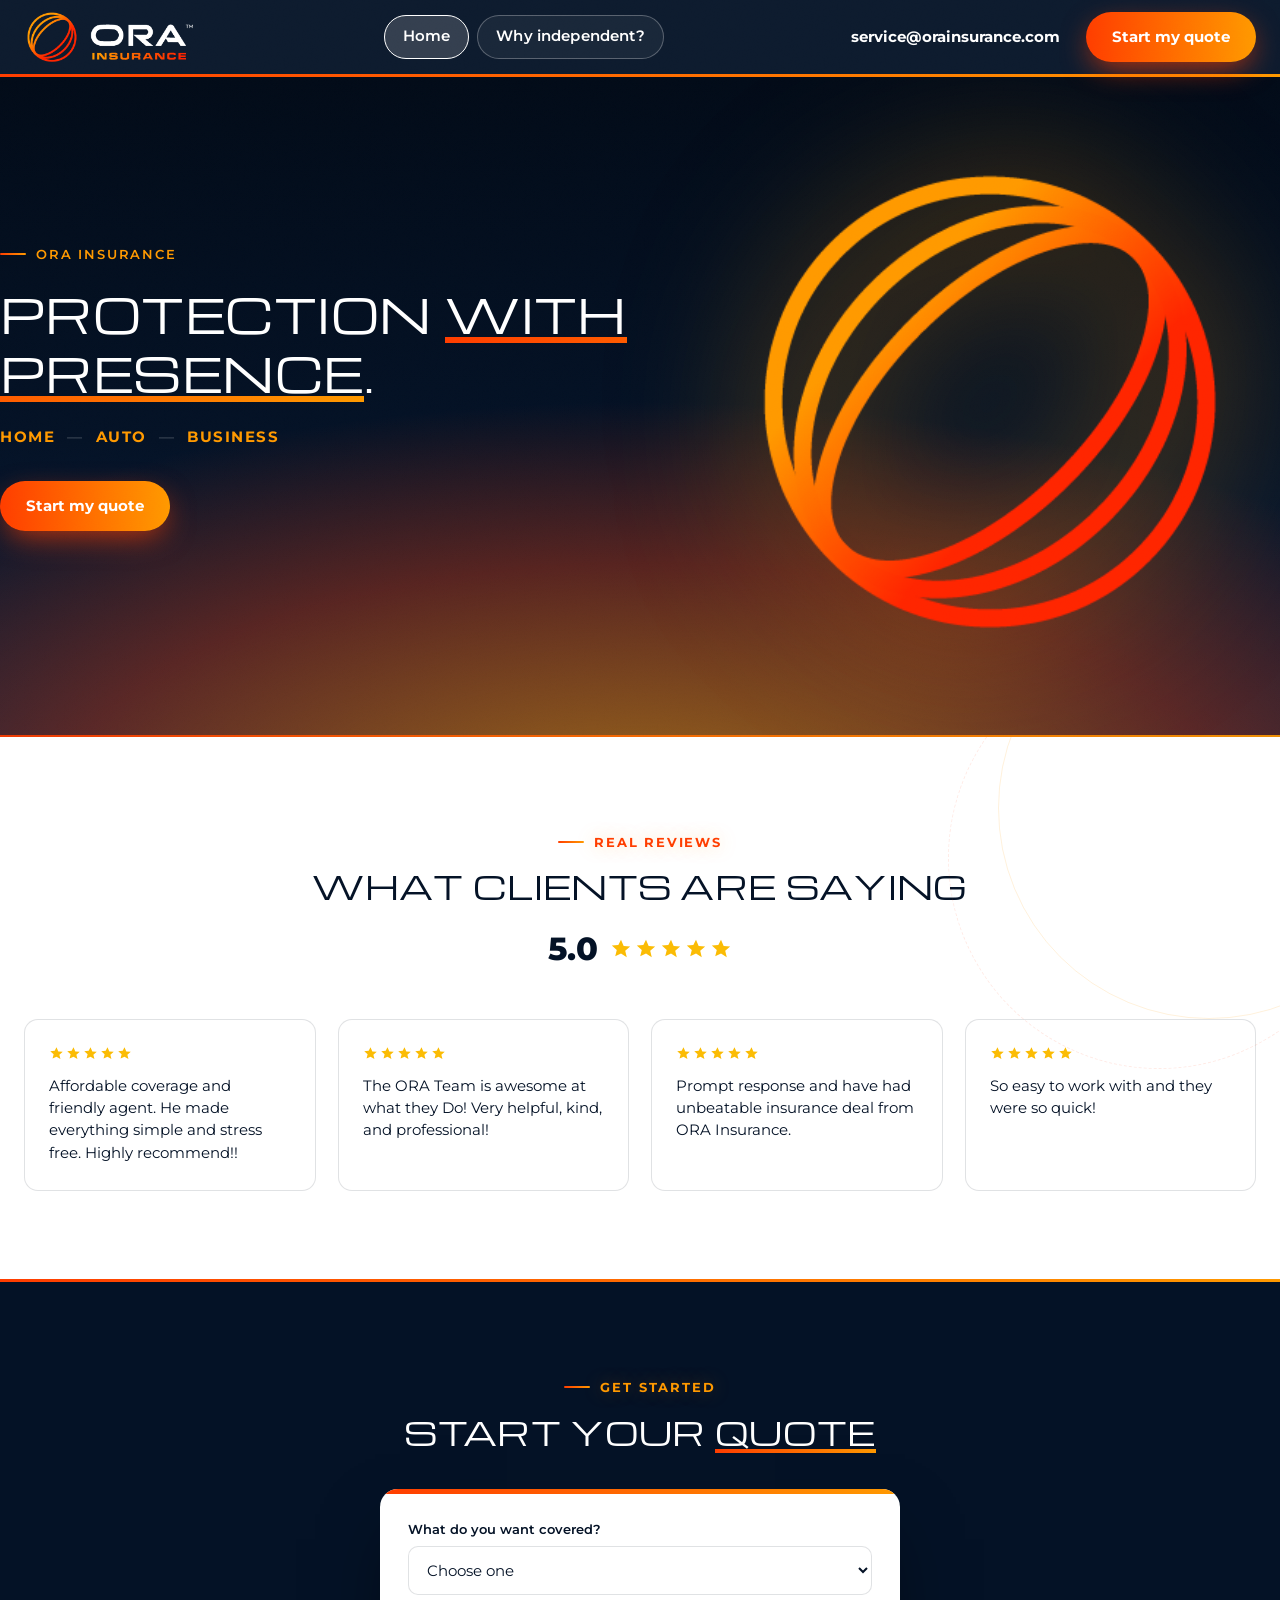
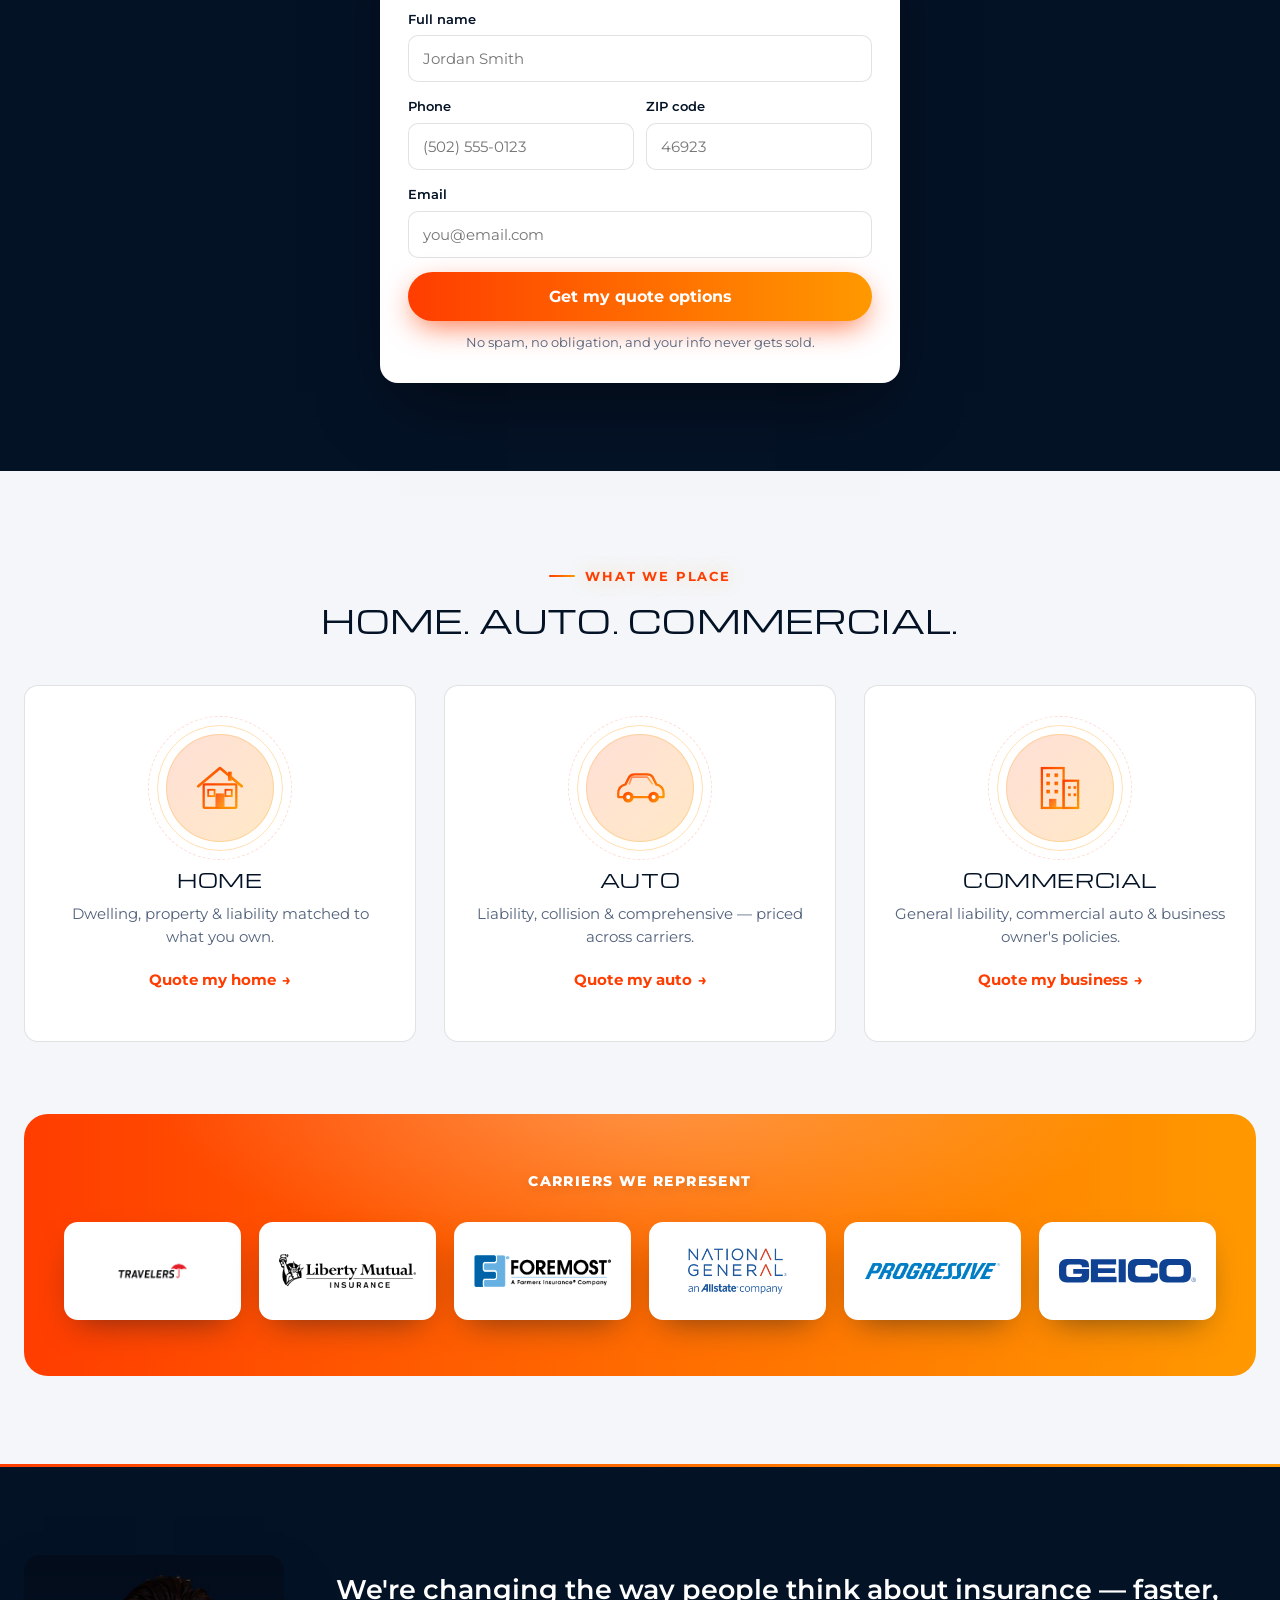
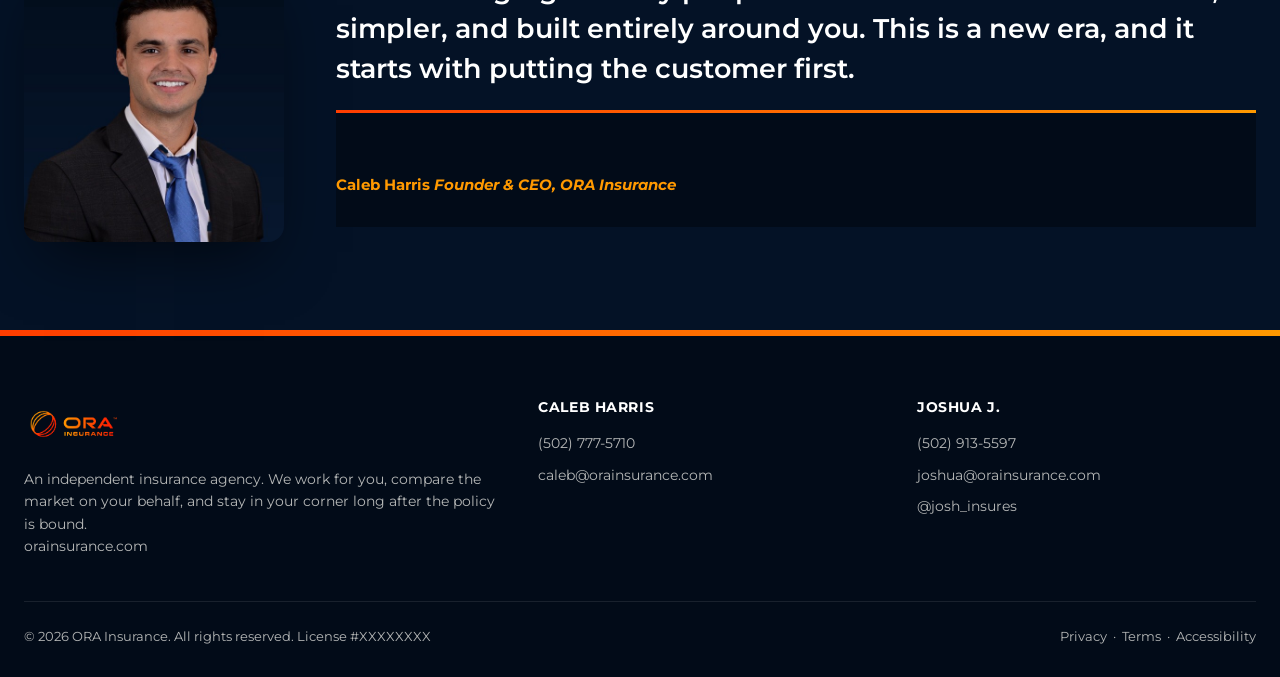
==== index.html @ d75e1e07 "semantics fixed semantics" ====
<!DOCTYPE html>
<html lang="en">
<head>
<meta charset="UTF-8">
<meta name="viewport" content="width=device-width, initial-scale=1.0">
<meta name="keywords" content="ORA Insurance, independent agency, home insurance, auto insurance, commercial insurance">
<title>ORA Insurance | Independent Agency — Home, Auto & Commercial</title>
<meta name="description" content="ORA Insurance is an independent agency. One quick form, multiple top-rated carriers compared, and a real agent in your corner. Start your free quote today.">
<link rel="preconnect" href="https://fonts.googleapis.com">
<link rel="preconnect" href="https://fonts.gstatic.com" crossorigin>
<link href="https://fonts.googleapis.com/css2?family=Michroma&family=Montserrat:ital,wght@0,400;0,500;0,600;0,700;1,400&display=swap" rel="stylesheet">
<link rel="stylesheet" href="styles.css">
</head>
<body id="top">

<!-- ======== reusable icon sprite (referenced via <use>, keeps markup out of every star) ======== -->
<svg aria-hidden="true" style="position:absolute;width:0;height:0;overflow:hidden">
  <symbol id="icon-star" viewBox="0 0 24 24" fill="#FBBC04">
    <path d="M12 2l2.9 6.6 7.1.6-5.4 4.7 1.7 7-6.3-3.9L5.7 20l1.7-7-5.4-4.7 7.1-.6z"/>
  </symbol>
</svg>

<!-- ======== NAV ======== -->
<header class="nav">
  <div class="wrap nav-in">
    <a href="#top" class="nav-logo" aria-label="ORA Insurance home"><img src="[data-uri]" alt="ORA Insurance"></a>
    <nav aria-label="Primary">
      <ul class="nav-links" id="nav-list">
        <li><a href="index.html" class="nav-active" aria-current="page">Home</a></li>
        <li><a href="why-independent.html">Why independent?</a></li>
      </ul>
    </nav>
    <div class="nav-actions">
      <a href="mailto:service@orainsurance.com" class="nav-phone">service@orainsurance.com</a>
      <a href="#quote" class="btn btn-sun">Start my quote</a>
      <button class="nav-menu-btn" aria-expanded="false" aria-controls="nav-list" aria-label="Open navigation menu">
        <span></span><span></span><span></span>
      </button>
    </div>
  </div>
</header>

<!-- ======== HERO ======== -->
<section class="hero">
  <div class="wrap hero-in">
    <div>
      <p class="eyebrow">ORA Insurance</p>
      <h1>Protection <span class="lit">with presence</span>.</h1>
      <p class="lob-tags">Home <span>—</span> Auto <span>—</span> Business</p>
      <div class="hero-ctas">
        <a href="#quote" class="btn btn-sun">Start my quote</a>
      </div>
    </div>

    <div class="spin-mark" aria-hidden="true"><img alt="" src="[data-uri]" alt=""></div>
  </div>
</section>

<!-- ======== GOOGLE REVIEWS ======== -->
<section class="reviews">
  <div class="wrap center">
    <p class="kicker reveal">Real reviews</p>
    <h2 class="h2 reveal">What clients are saying</h2>
    <div class="reviews-rating reveal">
      <span class="reviews-score">5.0</span>
      <span class="reviews-stars" role="img" aria-label="5 out of 5 stars average rating">
        <svg aria-hidden="true"><use href="#icon-star"></use></svg><svg aria-hidden="true"><use href="#icon-star"></use></svg><svg aria-hidden="true"><use href="#icon-star"></use></svg><svg aria-hidden="true"><use href="#icon-star"></use></svg><svg aria-hidden="true"><use href="#icon-star"></use></svg>
      </span>
    </div>
    <ul class="review-cards">
      <li class="review-card reveal">
        <div class="stars" role="img" aria-label="5 out of 5 stars">
          <svg aria-hidden="true"><use href="#icon-star"></use></svg><svg aria-hidden="true"><use href="#icon-star"></use></svg><svg aria-hidden="true"><use href="#icon-star"></use></svg><svg aria-hidden="true"><use href="#icon-star"></use></svg><svg aria-hidden="true"><use href="#icon-star"></use></svg>
        </div>
        <blockquote><p>Affordable coverage and friendly agent. He made everything simple and stress free. Highly recommend!!</p></blockquote>
      </li>
      <li class="review-card reveal">
        <div class="stars" role="img" aria-label="5 out of 5 stars">
          <svg aria-hidden="true"><use href="#icon-star"></use></svg><svg aria-hidden="true"><use href="#icon-star"></use></svg><svg aria-hidden="true"><use href="#icon-star"></use></svg><svg aria-hidden="true"><use href="#icon-star"></use></svg><svg aria-hidden="true"><use href="#icon-star"></use></svg>
        </div>
        <blockquote><p>The ORA Team is awesome at what they Do! Very helpful, kind, and professional!</p></blockquote>
      </li>
      <li class="review-card reveal">
        <div class="stars" role="img" aria-label="5 out of 5 stars">
          <svg aria-hidden="true"><use href="#icon-star"></use></svg><svg aria-hidden="true"><use href="#icon-star"></use></svg><svg aria-hidden="true"><use href="#icon-star"></use></svg><svg aria-hidden="true"><use href="#icon-star"></use></svg><svg aria-hidden="true"><use href="#icon-star"></use></svg>
        </div>
        <blockquote><p>Prompt response and have had unbeatable insurance deal from ORA Insurance.</p></blockquote>
      </li>
      <li class="review-card reveal">
        <div class="stars" role="img" aria-label="5 out of 5 stars">
          <svg aria-hidden="true"><use href="#icon-star"></use></svg><svg aria-hidden="true"><use href="#icon-star"></use></svg><svg aria-hidden="true"><use href="#icon-star"></use></svg><svg aria-hidden="true"><use href="#icon-star"></use></svg><svg aria-hidden="true"><use href="#icon-star"></use></svg>
        </div>
        <blockquote><p>So easy to work with and they were so quick!</p></blockquote>
      </li>
    </ul>
  </div>
</section>

<hr class="daybreak">

<!-- ======== QUOTE FORM (Formspree) ======== -->
<section id="quote" class="quote-section">
  <div class="wrap center">
    <p class="kicker reveal">Get started</p>
    <h2 class="h2 reveal">Start your <span class="lit">quote</span></h2>
    <div class="quote-card reveal">
      <!-- TODO: Replace YOUR_FORM_ID with your Formspree form ID (formspree.io) -->
      <form id="quoteForm" action="https://formspree.io/f/xykrnvko" method="POST" novalidate>
        <input type="hidden" name="_subject" value="New quote request — orainsurance website">
        <input type="text" name="_gotcha" style="display:none" tabindex="-1" autocomplete="off">
        <div class="field">
          <label for="coverage-type">What do you want covered?</label>
          <select id="coverage-type" name="coverage" required>
            <option value="" disabled selected>Choose one</option>
            <option>Auto</option>
            <option>Home</option>
            <option>Renters</option>
            <option>Auto + Home bundle</option>
            <option>Business</option>
            <option>Something else / multiple</option>
          </select>
        </div>
        <div class="field">
          <label for="name">Full name</label>
          <input id="name" name="name" type="text" autocomplete="name" required placeholder="Jordan Smith">
        </div>
        <div class="field field-row">
          <div>
            <label for="phone">Phone</label>
            <input id="phone" name="phone" type="tel" autocomplete="tel" required placeholder="(502) 555-0123">
          </div>
          <div>
            <label for="zip">ZIP code</label>
            <input id="zip" name="zip" type="text" inputmode="numeric" autocomplete="postal-code" required placeholder="46923">
          </div>
        </div>
        <div class="field">
          <label for="email">Email</label>
          <input id="email" name="email" type="email" autocomplete="email" required placeholder="you@email.com">
        </div>
        <button type="submit" class="btn btn-sun" id="submitBtn">Get my quote options</button>
        <div class="form-note" id="formNote" role="status"></div>
        <p class="fine">No spam, no obligation, and your info never gets sold.</p>
      </form>
    </div>
  </div>
</section>

<!-- ======== COVERAGE ======== -->
<section id="coverage">
  <div class="wrap center">
    <p class="kicker reveal">What we place</p>
    <h2 class="h2 reveal">Home. Auto. Commercial.</h2>
    <ul class="big-cards">
      <li class="big-card reveal">
        <div class="big-card-ic" aria-hidden="true"><svg width="58" height="58" viewBox="0 0 64 64" fill="none">
          <defs><linearGradient id="homeGrad" x1="0" y1="0" x2="1" y2="1"><stop offset="0%" stop-color="#FF3D00"/><stop offset="100%" stop-color="#FF9900"/></linearGradient></defs>
          <path d="M8 30 L32 10 L56 30" stroke="url(#homeGrad)" stroke-width="3" stroke-linecap="round" stroke-linejoin="round"/>
          <rect x="14" y="28" width="36" height="26" rx="1" stroke="url(#homeGrad)" stroke-width="2.5"/>
          <rect x="27" y="38" width="10" height="16" fill="url(#homeGrad)" opacity=".85"/>
          <rect x="19" y="34" width="7" height="7" stroke="url(#homeGrad)" stroke-width="2"/>
          <rect x="38" y="34" width="7" height="7" stroke="url(#homeGrad)" stroke-width="2"/>
          <rect x="41" y="14" width="4" height="10" fill="url(#homeGrad)"/>
        </svg></div>
        <h3>Home</h3>
        <p>Dwelling, property & liability matched to what you own.</p>
        <a class="go" href="#quote">Quote my home <span aria-hidden="true">→</span></a>
      </li>
      <li class="big-card reveal">
        <div class="big-card-ic" aria-hidden="true"><svg width="58" height="58" viewBox="0 0 64 64" fill="none">
          <defs><linearGradient id="autoGrad" x1="0" y1="0" x2="1" y2="1"><stop offset="0%" stop-color="#FF3D00"/><stop offset="100%" stop-color="#FF9900"/></linearGradient></defs>
          <path d="M8 38 Q8 30 16 28 L20 20 Q22 17 26 17 H40 Q44 17 46 20 L50 28 Q58 30 58 38 V42 H8 Z" stroke="url(#autoGrad)" stroke-width="2.5" stroke-linejoin="round"/>
          <path d="M20 28 L23 20 H40 L46 28" stroke="url(#autoGrad)" stroke-width="1.8" opacity=".6"/>
          <line x1="32" y1="20" x2="32" y2="28" stroke="url(#autoGrad)" stroke-width="1.8" opacity=".6"/>
          <circle cx="19" cy="42" r="6" fill="url(#autoGrad)"/>
          <circle cx="47" cy="42" r="6" fill="url(#autoGrad)"/>
          <circle cx="19" cy="42" r="2.3" fill="#fff"/>
          <circle cx="47" cy="42" r="2.3" fill="#fff"/>
        </svg></div>
        <h3>Auto</h3>
        <p>Liability, collision & comprehensive — priced across carriers.</p>
        <a class="go" href="#quote">Quote my auto <span aria-hidden="true">→</span></a>
      </li>
      <li class="big-card reveal">
        <div class="big-card-ic" aria-hidden="true"><svg width="58" height="58" viewBox="0 0 64 64" fill="none">
          <defs><linearGradient id="bizGrad" x1="0" y1="0" x2="1" y2="1"><stop offset="0%" stop-color="#FF3D00"/><stop offset="100%" stop-color="#FF9900"/></linearGradient></defs>
          <rect x="12" y="10" width="24" height="44" stroke="url(#bizGrad)" stroke-width="2.5"/>
          <rect x="36" y="24" width="16" height="30" stroke="url(#bizGrad)" stroke-width="2.5"/>
          <rect x="17" y="16" width="4" height="4" fill="url(#bizGrad)"/>
          <rect x="26" y="16" width="4" height="4" fill="url(#bizGrad)"/>
          <rect x="17" y="25" width="4" height="4" fill="url(#bizGrad)"/>
          <rect x="26" y="25" width="4" height="4" fill="url(#bizGrad)"/>
          <rect x="17" y="34" width="4" height="4" fill="url(#bizGrad)"/>
          <rect x="26" y="34" width="4" height="4" fill="url(#bizGrad)"/>
          <rect x="20" y="44" width="8" height="10" fill="url(#bizGrad)" opacity=".85"/>
          <rect x="41" y="30" width="3" height="3" fill="url(#bizGrad)"/>
          <rect x="47" y="30" width="3" height="3" fill="url(#bizGrad)"/>
          <rect x="41" y="38" width="3" height="3" fill="url(#bizGrad)"/>
          <rect x="47" y="38" width="3" height="3" fill="url(#bizGrad)"/>
        </svg></div>
        <h3>Commercial</h3>
        <p>General liability, commercial auto & business owner's policies.</p>
        <a class="go" href="#quote">Quote my business <span aria-hidden="true">→</span></a>
      </li>
    </ul>

    <div class="carriers">
      <p class="carriers-label">Carriers we represent</p>
      <ul class="carriers-grid">
        <li class="carrier-badge reveal"><img src="[data-uri]" alt="Travelers"></li>
        <li class="carrier-badge reveal"><img src="[data-uri]" alt="Liberty Mutual"></li>
        <li class="carrier-badge reveal"><img src="[data-uri]" alt="Foremost"></li>
        <li class="carrier-badge reveal"><img src="[data-uri]" alt="National General"></li>
        <li class="carrier-badge reveal"><img src="[data-uri]" alt="Progressive"></li>
        <li class="carrier-badge reveal"><svg version="1.1" id="Layer_1" xmlns="http://www.w3.org/2000/svg" xmlns:xlink="http://www.w3.org/1999/xlink" x="0px" y="0px" viewBox="-767.9 466 870.6 150" width="174" height="30" style="enable-background:new -767.9 466 870.6 150;" xml:space="preserve" role="img" aria-label="GEICO"> <style type="text/css">  .st0{fill:#104293;} </style> <title>  GEICO - Insurance </title> <desc>  Created with Sketch. </desc> <g id="Page-1">  <g id="FI-logos-401-405">   <g id="GEICO---Insurance">    <path id="path82" class="st0" d="M-767.9,519.1c0-43,24.1-53.1,64.7-53.1h67.7c51.1,0,58.2,18.4,58.2,47v4.7h-44.2
					c0-14.6-8.3-16.4-22.7-16.4h-48.9c-22.7,0-28.6,5.5-28.6,30.6v18.2c0,25.2,5.9,30.6,28.6,30.6h48c11.8,0,23.5-1.8,23.5-16v-4.3
					h-55.9v-30.4h101v41.8c0,42.2-21.9,44.2-72.6,44.2h-54.1c-40.5,0-64.7-10.1-64.7-53.1V519.1L-767.9,519.1z">    </path>    <polygon id="path86" class="st0" points="-565.4,467.6 -404.8,467.6 -404.8,501.7 -520.4,501.7 -520.4,525.2 -410.9,525.2 
					-410.9,555.6 -520.4,555.6 -520.4,579.1 -402.2,579.1 -402.2,614.4 -565.4,614.4 			">    </polygon>    <polygon id="path88" class="st0" points="-388.6,467.6 -343.6,467.6 -343.6,614.4 -388.6,614.4 			">    </polygon>    <path id="path92" class="st0" d="M-330,519.1c0-43,24.1-53.1,64.7-53.1h52.9c64,0,72.4,13.8,72,55.3h-45v-4.1
					c0-10.5-7.7-13.6-21.1-13.6h-49.1c-23.7,0-28.2,11.2-28.2,29.4v15.8c0,21.3,4.5,29.4,25.8,29.4h48c20.3,0,26.3-2,26.3-20.3h45
					v13.8c0,24.7-8.9,44.2-54.1,44.2h-72.6c-40.5,0-64.7-10.1-64.7-53.1V519.1L-330,519.1z">    </path>    <path id="path96" class="st0" d="M-84.5,548.9c0,21.3,4.5,29.4,25.8,29.4h57.6c21.3,0,25.7-8.1,25.7-29.4v-15.8
					c0-18.2-4.5-29.4-28.2-29.4h-52.7c-23.7,0-28.2,11.2-28.2,29.4V548.9z M-130.7,519.1c0-43,24.1-53.1,64.7-53.1H6.1
					c40.6,0,64.7,10.1,64.7,53.1v43.8c0,43-24.1,53.1-64.7,53.1h-72.2c-40.5,0-64.7-10.1-64.7-53.1V519.1z">    </path>    <path id="path100" class="st0" d="M87.9,597.7c2.3,0,5.8,0.4,5.8-2.9c0-2.5-2.2-2.8-4.2-2.8h-4.6v5.7H87.9z M95.5,606.8h-2.3
					l-4.7-7.5h-3.6v7.5h-2v-16.2h7.1c1.4,0,2.7,0.1,3.9,0.8c1.2,0.7,1.8,2.1,1.8,3.5c0,3.2-2.2,4.4-5.1,4.5L95.5,606.8z M101,598.6
					c0-7-5.7-12.7-12.7-12.7c-7.1,0-12.8,5.7-12.8,12.7c0,7.1,5.7,12.8,12.8,12.8C95.3,611.4,101,605.7,101,598.6L101,598.6z
					 M73.7,598.6c0-8,6.5-14.5,14.6-14.5c8,0,14.5,6.5,14.5,14.5c0,8.1-6.5,14.6-14.5,14.6C80.2,613.2,73.7,606.7,73.7,598.6
					L73.7,598.6z">    </path>   </g>  </g> </g></svg></li>
      </ul>
    </div>
  </div>
</section>

<hr class="daybreak">

<!-- ======== CEO QUOTE ======== -->
<section class="ceo-section">
  <div class="wrap">
    <figure class="ceo-grid">
      <img class="ceo-photo reveal" src="[data-uri]" alt="Caleb Harris, Founder and CEO of ORA Insurance">
      <blockquote class="reveal">
        <p class="ceo-quote-big">We're changing the way people think about insurance &mdash; faster, simpler, and built entirely around you. This is a new era, and it starts with putting the customer first.</p>
        <footer class="ceo-attr">Caleb Harris <cite>Founder &amp; CEO, ORA Insurance</cite></footer>
      </blockquote>
    </figure>
  </div>
</section>

<hr class="daybreak">

<!-- ======== FOOTER ======== -->
<footer>
  <div class="wrap">
    <div class="foot-grid">
      <div>
        <img src="[data-uri]" alt="ORA Insurance">
        <p>An independent insurance agency. We work for you, compare the market on your behalf, and stay in your corner long after the policy is bound.</p>
        <p><a href="https://orainsurance.com">orainsurance.com</a></p>
      </div>
      <address>
        <h4>Caleb Harris</h4>
        <ul>
          <li><a href="tel:+15027775710">(502) 777-5710</a></li>
          <li><a href="mailto:caleb@orainsurance.com">caleb@orainsurance.com</a></li>
        </ul>
      </address>
      <address>
        <h4>Joshua J.</h4>
        <ul>
          <li><a href="tel:+15029135597">(502) 913-5597</a></li>
          <li><a href="mailto:joshua@orainsurance.com">joshua@orainsurance.com</a></li>
          <li><a href="https://instagram.com/josh_insures" target="_blank" rel="noopener">@josh_insures</a></li>
        </ul>
      </address>
    </div>
    <div class="foot-bottom">
      <small>&copy; 2026 ORA Insurance. All rights reserved. License #XXXXXXXX</small>
      <nav aria-label="Legal">
        <a href="#">Privacy</a> · <a href="#">Terms</a> · <a href="#">Accessibility</a>
      </nav>
    </div>
  </div>
</footer>

<!-- ======== MOBILE STICKY CTA ======== -->
<div class="sticky-cta">
  <strong>Free quote, ~2 minutes</strong>
  <a href="#quote" class="btn btn-sun">Start now</a>
</div>

<script>
// Hamburger menu toggle
const menuBtn = document.querySelector('.nav-menu-btn');
const navList = document.getElementById('nav-list');
menuBtn.addEventListener('click', () => {
  const isOpen = navList.classList.toggle('open');
  menuBtn.setAttribute('aria-expanded', isOpen);
});
document.addEventListener('click', (e) => {
  if (!e.target.closest('.nav-in')) {
    navList.classList.remove('open');
    menuBtn.setAttribute('aria-expanded', 'false');
  }
});

// Formspree AJAX submit with inline success state
const form = document.getElementById('quoteForm');
const note = document.getElementById('formNote');
const btn = document.getElementById('submitBtn');
form.addEventListener('submit', async (e) => {
  e.preventDefault();
  if (!form.reportValidity()) return;
  btn.disabled = true; btn.textContent = 'Sending…';
  note.className = 'form-note';
  try {
    const res = await fetch(form.action, {
      method: 'POST',
      body: new FormData(form),
      headers: { 'Accept': 'application/json' }
    });
    if (res.ok) {
      form.reset();
      note.textContent = "Got it! Your request is in — expect to hear from us shortly with your options.";
      note.className = 'form-note ok';
      btn.textContent = 'Request sent ✓';
    } else { throw new Error(); }
  } catch {
    note.textContent = "That didn't go through. Please try again, or call us directly.";
    note.className = 'form-note err';
    btn.disabled = false; btn.textContent = 'Get my quote options';
  }
});

// scroll reveal
const io = new IntersectionObserver((entries) => {
  entries.forEach(en => { if (en.isIntersecting) { en.target.classList.add('in'); io.unobserve(en.target); } });
}, { threshold: 0.12 });
document.querySelectorAll('.reveal').forEach(el => io.observe(el));
</script>
</body>
</html>
---- styles.css ----
:root{
  --ink:#041226;
  --ink-2:#0A2140;
  --ember:#FF3D00;
  --amber:#FF9900;
  --paper:#F4F6F9;
  --card:#FFFFFF;
  --line:rgba(4,18,38,.12);
  --slate:#51617A;
  --slate-dim:rgba(251,249,244,.72);
  --dawn:linear-gradient(90deg,var(--ember),var(--amber));
  --radius:14px;
  --shadow:0 14px 40px -14px rgba(4,18,38,.22);
}
*{margin:0;padding:0;box-sizing:border-box}
html{scroll-behavior:smooth}
@media (prefers-reduced-motion:reduce){
  html{scroll-behavior:auto}
  *,*::before,*::after{animation:none!important;transition:none!important}
}
body{
  font-family:'Montserrat',system-ui,sans-serif;
  color:var(--ink);
  background:var(--paper);
  line-height:1.6;
  -webkit-font-smoothing:antialiased;
  position:relative;
}
body::after{
  content:"";position:fixed;inset:0;pointer-events:none;z-index:9999;
  opacity:.035;mix-blend-mode:overlay;
  background-image:url("data:image/svg+xml,%3Csvg xmlns='http://www.w3.org/2000/svg' width='180' height='180'%3E%3Cfilter id='n'%3E%3CfeTurbulence type='fractalNoise' baseFrequency='0.85' numOctaves='2' stitchTiles='stitch'/%3E%3C/filter%3E%3Crect width='100%25' height='100%25' filter='url(%23n)'/%3E%3C/svg%3E");
}
img{max-width:100%;display:block}
a{color:inherit;text-decoration:none}
:focus-visible{outline:3px solid var(--amber);outline-offset:2px;border-radius:4px}
h1,h2,h3{font-family:'Michroma',sans-serif;font-weight:400;line-height:1.28;letter-spacing:.01em}
.wrap{max-width:1160px;margin:0 auto;padding:0 24px}
address{font-style:normal}

/* ---- daybreak line: the signature divider ---- */
.daybreak{height:3px;background:var(--dawn);border:0}

/* underline accent on key words */
.lit{background-image:var(--dawn);background-repeat:no-repeat;background-size:100% .14em;background-position:0 92%;padding-bottom:.06em}

/* ---------- nav ---------- */
.nav{
  position:sticky;top:0;z-index:50;
  background:rgba(4,18,38,.96);backdrop-filter:blur(10px);
  border-bottom:3px solid transparent;border-image:var(--dawn) 1;
}
.nav-in{display:flex;align-items:center;justify-content:space-between;height:74px}
.nav-logo img{height:56px;width:auto}
.nav-links{display:flex;gap:8px;align-items:center;list-style:none}
.nav-links a{
  font-weight:600;font-size:14.5px;letter-spacing:.01em;
  padding:9px 18px;border-radius:999px;display:inline-block;
  color:#fff;border:1.5px solid rgba(255,255,255,.28);background:rgba(255,255,255,.05);
  transition:all .2s ease;
}
.nav-links a:hover{background:rgba(255,255,255,.14);border-color:rgba(255,255,255,.5);transform:translateY(-1px)}
.nav-links a.nav-active{background:rgba(255,255,255,.16);border-color:#fff}
.nav-links a.nav-active:hover{transform:none}
.nav-actions{display:flex;align-items:center;gap:26px}
.nav-phone{font-weight:700;font-size:15px;white-space:nowrap;color:#fff}
.btn{
  display:inline-block;font-weight:700;font-size:15px;
  padding:13px 26px;border-radius:999px;border:0;cursor:pointer;
  transition:transform .15s ease, box-shadow .15s ease, filter .15s ease;
  font-family:'Montserrat',sans-serif;
}
.btn:hover{transform:translateY(-1px)}
.btn-sun{background:var(--dawn);color:#fff;box-shadow:0 10px 30px -6px rgba(255,61,0,.75)}
.btn-sun:hover{filter:brightness(1.05)}
.btn-ghost{background:transparent;color:#fff;border:1.5px solid rgba(255,255,255,.4)}
.btn-ghost:hover{border-color:var(--amber);color:var(--amber)}
@media(max-width:920px){.nav-links{display:none}}
@media(max-width:560px){.nav-phone{display:none}.nav-logo img{height:48px}}

/* ---------- hero ---------- */
.hero{
  position:relative;color:#fff;overflow:hidden;padding:0;
  background:
    radial-gradient(1300px 560px at 50% 112%, rgba(255,153,0,.6), rgba(255,61,0,.32) 45%, transparent 74%),
    linear-gradient(180deg,#020B18 0%, var(--ink) 55%, #0B1E3A 100%);
}
.hero::after{ /* horizon line the sun rises over */
  content:"";position:absolute;left:0;right:0;bottom:0;height:2px;
  background:var(--dawn);opacity:.9;
}
.spin-mark{
  display:flex;align-items:center;justify-content:center;position:relative;z-index:1;
}
.spin-mark img{
  width:min(480px,85%);height:auto;
  filter:drop-shadow(0 0 70px rgba(255,153,0,.55));
  animation:ora-spin 22s linear infinite;
}
@keyframes ora-spin{from{transform:rotate(0deg)}to{transform:rotate(360deg)}}
@media (prefers-reduced-motion:reduce){.spin-mark img{animation:none}}
.hero-in{
  display:grid;grid-template-columns:1.05fr .95fr;gap:56px;
  padding:84px 0 96px;align-items:center;
  position:relative;z-index:1;
}
.lob-tags{
  font-size:15px;font-weight:700;letter-spacing:.1em;text-transform:uppercase;
  color:var(--amber);margin:22px 0 32px;display:flex;gap:12px;align-items:center;
}
.lob-tags span{color:rgba(255,255,255,.3);font-weight:400}
.eyebrow{
  display:inline-flex;align-items:center;gap:10px;
  font-size:13px;font-weight:600;letter-spacing:.14em;text-transform:uppercase;
  color:var(--amber);margin-bottom:20px;
}
.eyebrow::before{content:"";width:26px;height:2px;background:var(--dawn);border-radius:2px}
.hero h1{font-size:clamp(23px,3.2vw,40px);text-transform:uppercase;margin-bottom:22px}
.hero .sub{font-size:18px;color:var(--slate-dim);max-width:52ch;margin-bottom:28px}
.hero-ctas{display:flex;gap:14px;flex-wrap:wrap;margin-bottom:34px}
.chips{display:flex;flex-wrap:wrap;gap:10px 22px;list-style:none}
.chips li{display:flex;align-items:center;gap:8px;font-size:14px;color:var(--slate-dim);font-weight:500}
.chips svg{flex:none}

/* quote card */
.quote-section{background:var(--ink);color:#fff}
.quote-section .h2{color:#fff}
.quote-section .lede{color:var(--slate-dim)}
.quote-section .kicker{color:var(--amber)}
.quote-section .kicker::before{background:var(--dawn)}
.quote-card{
  background:var(--card);color:var(--ink);border-radius:18px;
  padding:30px 28px;box-shadow:0 30px 70px -20px rgba(0,0,0,.55);
  position:relative;overflow:hidden;max-width:520px;text-align:left;
}
#quote .quote-card{margin:36px auto 0}
.quote-card::before{
  content:"";position:absolute;top:0;left:0;right:0;height:5px;background:var(--dawn);
}
.quote-card h2{font-size:17px;margin-bottom:8px}
.quote-card .qsub{font-size:14px;color:var(--slate);margin-bottom:20px}
.field{margin-bottom:14px}
.field label{display:block;font-size:13px;font-weight:600;margin-bottom:6px}
.field input,.field select{
  width:100%;padding:13px 14px;font-size:15px;font-family:inherit;color:var(--ink);
  border:1.5px solid var(--line);border-radius:10px;background:#fff;
  transition:border-color .15s ease;
}
.field input:focus,.field select:focus{border-color:var(--amber);outline:none;box-shadow:0 0 0 3px rgba(255,153,0,.18)}
.field-row{display:grid;grid-template-columns:1fr 1fr;gap:12px}
.quote-card .btn{width:100%;font-size:16px;padding:15px}
.fine{font-size:12.5px;color:var(--slate);text-align:center;margin-top:12px}
.form-note{display:none;margin-top:14px;padding:14px;border-radius:10px;font-size:14px;font-weight:500}
.form-note.ok{display:block;background:#EAF7EC;color:#14532D;border:1px solid #BBE5C4}
.form-note.err{display:block;background:#FDEEEA;color:#7F1D1D;border:1px solid #F5C6B8}
@media(max-width:920px){.hero-in{grid-template-columns:1fr;gap:44px;padding:60px 0 72px}}

/* ---------- trust strip ---------- */
/* ---------- sections ---------- */
section{padding:88px 0}
.kicker{
  font-size:13px;font-weight:700;letter-spacing:.14em;text-transform:uppercase;
  color:var(--ember);display:inline-flex;align-items:center;gap:10px;margin-bottom:14px;
  text-shadow:0 0 18px rgba(255,153,0,.35);
}
.kicker::before{content:"";width:26px;height:2px;background:var(--dawn);border-radius:2px}
.h2{font-size:clamp(19px,2.4vw,28px);text-transform:uppercase;margin-bottom:16px;max-width:30ch}
.lede{font-size:17px;color:var(--slate);max-width:62ch}
.center{text-align:center}
.center .h2,.center .lede{margin-left:auto;margin-right:auto}
.center .kicker{justify-content:center}

/* coverage */
.big-cards{display:grid;grid-template-columns:repeat(3,1fr);gap:28px;margin-top:44px;list-style:none}
.big-card{
  background:var(--card);border:1px solid var(--line);border-radius:var(--radius);
  padding:48px 30px;text-align:center;
  transition:transform .18s ease, box-shadow .18s ease;
}
.big-card:hover{transform:translateY(-4px);box-shadow:var(--shadow)}
.big-card-ic{
  width:108px;height:108px;border-radius:50%;display:grid;place-items:center;margin:0 auto 26px;
  background:linear-gradient(135deg,rgba(255,61,0,.16),rgba(255,153,0,.22));
  box-shadow:0 0 0 1px rgba(255,153,0,.25) inset;
  position:relative;
}
.big-card-ic::before{
  content:"";position:absolute;inset:-9px;border-radius:50%;
  border:1.5px solid rgba(255,153,0,.3);
}
.big-card-ic::after{
  content:"";position:absolute;inset:-18px;border-radius:50%;
  border:1px dashed rgba(255,61,0,.18);
}
.big-card h3{font-size:19px;letter-spacing:.03em;text-transform:uppercase;margin-bottom:10px}
.big-card p{font-size:14.5px;color:var(--slate);margin-bottom:18px}
.go{font-weight:700;font-size:14.5px;color:var(--ember);display:inline-flex;align-items:center;gap:6px}
.go:hover{gap:10px}
@media(max-width:820px){.big-cards{grid-template-columns:1fr}}

.carriers{
  margin-top:72px;padding:56px 40px;border-radius:24px;
  background:var(--dawn);position:relative;overflow:hidden;
}
.carriers::before{
  content:"";position:absolute;inset:0;
  background:radial-gradient(700px 260px at 50% -10%, rgba(255,255,255,.28), transparent 70%);
  pointer-events:none;
}
.carriers-label{
  display:block;font-size:14px;font-weight:800;letter-spacing:.1em;text-transform:uppercase;
  color:#fff;margin-bottom:30px;position:relative;text-shadow:0 2px 12px rgba(0,0,0,.15);
}
.carriers-grid{display:grid;grid-template-columns:repeat(6,1fr);gap:18px;position:relative;list-style:none}
.carrier-badge{
  background:#fff;border-radius:14px;
  padding:26px 20px;text-align:center;
  transition:transform .18s ease, box-shadow .18s ease;
  display:flex;align-items:center;justify-content:center;min-height:88px;
  box-shadow:0 14px 34px -14px rgba(4,18,38,.55);
}
.carrier-badge:hover{transform:translateY(-5px) scale(1.03);box-shadow:0 20px 44px -14px rgba(4,18,38,.7)}
.carrier-badge img,.carrier-badge svg{max-width:100%;max-height:46px;width:auto;height:auto;overflow:visible}
@media(max-width:820px){.carriers-grid{grid-template-columns:repeat(3,1fr)}.carriers{padding:44px 22px}}
@media(max-width:480px){.carriers-grid{grid-template-columns:repeat(2,1fr)}}

/* why independent */
.why{background:var(--ink);color:#fff;position:relative}
.why .lede{color:var(--slate-dim)}
.why-grid{display:grid;grid-template-columns:1fr 1fr;gap:60px;align-items:center}
.why-points{display:grid;gap:26px;margin-top:36px}
.point{display:flex;gap:18px}
.point-ic{
  width:44px;height:44px;border-radius:12px;flex:none;display:grid;place-items:center;
  background:linear-gradient(135deg,rgba(255,61,0,.4),rgba(255,153,0,.4));
  box-shadow:0 0 24px -6px rgba(255,153,0,.6);
}
.point h3{font-size:14px;margin-bottom:6px}
.point p{font-size:14.5px;color:var(--slate-dim)}
.compare{
  background:var(--ink-2);border:1px solid rgba(255,255,255,.09);border-radius:16px;overflow:hidden;
}
.compare-head{display:grid;grid-template-columns:1.2fr 1fr 1fr;font-size:13px;font-weight:700;letter-spacing:.04em;
  padding:16px 20px;border-bottom:1px solid rgba(255,255,255,.09);color:var(--slate-dim);text-transform:uppercase}
.compare-head span:last-child{background:var(--dawn);-webkit-background-clip:text;background-clip:text;color:transparent}
.compare-row{display:grid;grid-template-columns:1.2fr 1fr 1fr;padding:15px 20px;font-size:14px;border-bottom:1px solid rgba(255,255,255,.07);align-items:center}
.compare-row:last-child{border-bottom:0}
.compare-row .lbl{color:var(--slate-dim)}
.compare-row .no{color:rgba(251,249,244,.45)}
.compare-row .yes{font-weight:600;color:#fff;display:flex;align-items:center;gap:7px}
@media(max-width:920px){.why-grid{grid-template-columns:1fr;gap:44px}}

/* process */
.process{background:var(--ink);color:#fff}
.process .lede{color:var(--slate-dim)}
.steps{display:grid;grid-template-columns:repeat(3,1fr);gap:20px;margin-top:44px;counter-reset:step}
.step{
  background:var(--card);border:1px solid var(--line);border-radius:var(--radius);padding:30px 26px;
  position:relative;counter-increment:step;
}
.step::before{
  content:counter(step,decimal-leading-zero);
  font-family:'Michroma',sans-serif;font-size:14px;
  display:inline-grid;place-items:center;width:42px;height:42px;border-radius:50%;
  background:var(--dawn);color:#fff;margin-bottom:18px;
}
.step h3{font-size:14px;margin-bottom:10px}
.step p{font-size:14.5px;color:var(--slate)}
@media(max-width:820px){.steps{grid-template-columns:1fr}}

/* meet */
.meet{background:var(--ink);color:#fff}
.meet .h2{color:#fff}
.meet .lede{color:var(--slate-dim)}
.meet .kicker{color:var(--amber)}
.meet .kicker::before{background:var(--dawn)}
.agents{display:grid;grid-template-columns:repeat(2,minmax(0,420px));gap:28px;justify-content:center;margin-top:44px;text-align:left}
.agent-card{background:var(--card);border:1px solid var(--line);border-radius:18px;overflow:hidden;box-shadow:var(--shadow);display:flex;flex-direction:column}
.agent-card img{width:100%;height:340px;object-fit:cover;object-position:center 20%}
.agent-body{padding:26px 26px 28px;border-top:4px solid transparent;background:
  linear-gradient(var(--card),var(--card)) padding-box,
  var(--dawn) border-box}
.agent-body h3{font-size:16px;margin-bottom:6px}
.agent-role{display:inline-block;font-size:12px;font-weight:700;letter-spacing:.12em;text-transform:uppercase;color:var(--ember);margin-bottom:12px}
.agent-body p{font-size:14.5px;color:var(--slate);margin-bottom:18px}
.agent-links{display:grid;gap:9px}
.agent-links a{display:flex;align-items:center;gap:9px;font-weight:600;font-size:14px}
.agent-links a:hover{color:var(--ember)}
@media(max-width:820px){.agents{grid-template-columns:1fr;max-width:420px;margin-left:auto;margin-right:auto}}

/* testimonials */
.quotes{display:grid;grid-template-columns:repeat(3,1fr);gap:20px;margin-top:44px}
.tcard{background:var(--card);border:1px solid var(--line);border-radius:var(--radius);padding:28px 26px;display:flex;flex-direction:column}
.stars{color:var(--amber);letter-spacing:2px;font-size:15px;margin-bottom:14px}
.tcard p{font-size:15px;color:var(--ink);margin-bottom:20px}
.tcard .who{margin-top:auto;display:flex;align-items:center;gap:12px}
.avatar{width:42px;height:42px;border-radius:50%;background:var(--dawn);color:#fff;display:grid;place-items:center;font-weight:700;font-size:14px}
.who b{display:block;font-size:14.5px}
.who span{font-size:13px;color:var(--slate)}
@media(max-width:820px){.quotes{grid-template-columns:1fr}}

/* final CTA */
.cta{
  color:#fff;text-align:center;position:relative;overflow:hidden;
  background:
    radial-gradient(1000px 480px at 50% 122%, rgba(255,153,0,.58), rgba(255,61,0,.3) 45%, transparent 74%),
    linear-gradient(180deg,var(--ink) 0%, #071A33 100%);
}
.cta .h2{max-width:26ch;margin:0 auto 14px}
.cta .lede{color:var(--slate-dim);margin:0 auto 30px}
.cta-btns{display:flex;gap:14px;justify-content:center;flex-wrap:wrap;margin-bottom:34px}
.cta-phone{font-family:'Michroma',sans-serif;font-size:clamp(20px,3vw,30px)}
.cta-phone-sub{font-size:14px;color:var(--slate-dim);margin-top:6px}

/* footer */
/* ceo quote */
.ceo-section{background:var(--ink);color:#fff}
.ceo-grid{display:grid;grid-template-columns:260px 1fr;gap:52px;align-items:center}
.ceo-photo{width:100%;border-radius:16px;box-shadow:0 30px 60px -20px rgba(0,0,0,.6);display:block}
.ceo-quote-mark{font-family:Georgia,serif;font-size:64px;color:var(--amber);line-height:.6;display:block;margin-bottom:6px}
.ceo-quote-big{font-size:clamp(19px,2.4vw,27px);line-height:1.45;font-weight:600;margin-bottom:22px}
.ceo-attr{font-size:15px;font-weight:700;color:var(--amber);font-style:normal}
.ceo-attr span{display:block;font-weight:500;color:var(--slate-dim);font-size:13.5px;margin-top:3px}
@media(max-width:760px){.ceo-grid{grid-template-columns:1fr;text-align:center}.ceo-photo{max-width:220px;margin:0 auto}}

/* reviews */
.reviews{background:#fff;position:relative;overflow:hidden}
.reviews::before{
  content:"";position:absolute;top:-140px;right:-140px;width:420px;height:420px;
  border-radius:50%;border:1.5px solid rgba(255,153,0,.14);pointer-events:none;
}
.reviews::after{
  content:"";position:absolute;top:-90px;right:-90px;width:420px;height:420px;
  border-radius:50%;border:1px dashed rgba(255,61,0,.1);pointer-events:none;
}
.reviews-rating{
  display:flex;align-items:center;justify-content:center;gap:12px;margin-top:8px;margin-bottom:44px;
  flex-wrap:wrap;
}
.reviews-score{font-size:32px;font-weight:800;color:var(--ink)}
.reviews-stars{display:flex;gap:3px}
.reviews-stars svg{width:22px;height:22px}
.review-cards{display:grid;grid-template-columns:repeat(4,1fr);gap:22px;list-style:none}
.review-card{
  background:var(--card);border:1px solid var(--line);border-radius:var(--radius);
  padding:26px 24px;text-align:left;
}
.review-card .stars{display:flex;gap:2px;margin-bottom:14px}
.review-card .stars svg{width:15px;height:15px}
.review-card p{font-size:14.5px;color:var(--ink);line-height:1.55;margin-bottom:0}
@media(max-width:1000px){.review-cards{grid-template-columns:repeat(2,1fr)}}
@media(max-width:560px){.review-cards{grid-template-columns:1fr}}
@media(max-width:680px){.reviews{padding-top:44px}}

footer{background:#020B18;color:var(--slate-dim);padding:60px 0 30px;font-size:14px;border-top:3px solid;border-image:var(--dawn) 1}
.foot-grid{display:grid;grid-template-columns:1.4fr 1fr 1fr;gap:40px;margin-bottom:44px}
footer a{word-break:break-word}
.foot-grid img{height:56px;width:auto;margin-bottom:16px}
footer h4{color:#fff;font-size:14px;font-weight:700;margin-bottom:14px;letter-spacing:.04em;text-transform:uppercase}
footer ul{list-style:none;display:grid;gap:9px}
footer a:hover{color:var(--amber)}
.foot-bottom{border-top:1px solid rgba(255,255,255,.09);padding-top:24px;display:flex;justify-content:space-between;gap:16px;flex-wrap:wrap;font-size:13px}
.foot-bottom small{font-size:inherit}
.foot-bottom nav{display:inline-flex;gap:6px}
@media(max-width:820px){.foot-grid{grid-template-columns:1fr 1fr}}
@media(max-width:600px){.foot-grid{grid-template-columns:1fr;gap:28px}}

/* mobile sticky CTA */
.sticky-cta{
  display:none;position:fixed;left:0;right:0;bottom:0;z-index:60;
  background:var(--ink);border-top:2px solid var(--amber);
  padding:10px 16px calc(10px + env(safe-area-inset-bottom));
  justify-content:space-between;align-items:center;gap:12px;color:#fff;
}
.sticky-cta b{font-size:14px}
.sticky-cta .btn{padding:11px 20px;font-size:14px}
@media(max-width:680px){.sticky-cta{display:flex}footer{padding-bottom:76px}}

/* reveal on scroll */
.reveal{opacity:0;transform:translateY(28px);transition:opacity .7s cubic-bezier(.16,.84,.44,1), transform .7s cubic-bezier(.16,.84,.44,1)}
.reveal.in{opacity:1;transform:none}
@media (prefers-reduced-motion:reduce){.reveal{opacity:1;transform:none}}
/* staggered groups */
.big-cards .reveal:nth-child(1){transition-delay:.05s}
.big-cards .reveal:nth-child(2){transition-delay:.16s}
.big-cards .reveal:nth-child(3){transition-delay:.27s}
.carriers-grid .reveal:nth-child(1){transition-delay:.03s}
.carriers-grid .reveal:nth-child(2){transition-delay:.09s}
.carriers-grid .reveal:nth-child(3){transition-delay:.15s}
.carriers-grid .reveal:nth-child(4){transition-delay:.21s}
.carriers-grid .reveal:nth-child(5){transition-delay:.27s}
.carriers-grid .reveal:nth-child(6){transition-delay:.33s}
.agents .reveal:nth-child(1){transition-delay:.05s}
.agents .reveal:nth-child(2){transition-delay:.18s}
.review-cards .reveal:nth-child(1){transition-delay:.05s}
.review-cards .reveal:nth-child(2){transition-delay:.13s}
.review-cards .reveal:nth-child(3){transition-delay:.21s}
.review-cards .reveal:nth-child(4){transition-delay:.29s}

/* =====================================================
   HAMBURGER MENU
   ===================================================== */
.nav-menu-btn{
  display:none;background:none;border:none;cursor:pointer;
  padding:8px 6px;flex-direction:column;gap:5px;align-items:center;
}
.nav-menu-btn span{
  display:block;width:24px;height:2px;background:#fff;border-radius:2px;
  transition:transform .25s ease,opacity .25s ease;
}
.nav-menu-btn[aria-expanded="true"] span:nth-child(1){transform:translateY(7px) rotate(45deg)}
.nav-menu-btn[aria-expanded="true"] span:nth-child(2){opacity:0}
.nav-menu-btn[aria-expanded="true"] span:nth-child(3){transform:translateY(-7px) rotate(-45deg)}

/* =====================================================
   TABLET  max-width: 920px  (nav breakpoint)
   ===================================================== */
@media(max-width:920px){
  .nav-menu-btn{display:flex}
  #nav-list.open{
    display:flex;flex-direction:column;gap:8px;
    position:absolute;top:74px;left:0;right:0;z-index:49;
    background:rgba(4,18,38,.98);padding:16px;
    border-bottom:2px solid var(--amber);
  }
  #nav-list.open li a{width:100%;border-radius:10px;padding:12px 18px;display:block}
}

/* =====================================================
   TABLET  max-width: 768px
   ===================================================== */
@media(max-width:768px){
  section{padding:64px 0}
  .reviews{padding-top:44px}
  .field-row{grid-template-columns:1fr}
  .hero-in{padding:56px 0 64px}
  .carriers{padding:40px 20px}
  .carriers-grid{grid-template-columns:repeat(3,1fr)}
  .quote-card{padding:24px 20px}
  .ceo-quote-big{font-size:clamp(17px,2.2vw,22px)}
  .cta-btns{justify-content:center}
}

/* =====================================================
   MOBILE  max-width: 480px
   ===================================================== */
@media(max-width:480px){
  .wrap{padding:0 16px}
  section{padding:44px 0}
  .nav-actions .btn{padding:10px 16px;font-size:13px}
  .hero h1{font-size:clamp(22px,7.5vw,32px)}
  .hero-in{padding:44px 0 52px;gap:32px}
  .hero-ctas{flex-direction:column}
  .hero-ctas .btn{width:100%;text-align:center}
  .lob-tags{font-size:13px}
  .cta-btns{flex-direction:column;align-items:center}
  .cta-btns .btn{width:100%;max-width:300px;text-align:center}
  .foot-bottom{flex-direction:column;align-items:center;text-align:center}
  .foot-bottom nav{justify-content:center}
  .quote-card{padding:20px 16px}
  .h2{margin-bottom:10px}
  .spin-mark img{width:min(260px,80%)}
}

/* =====================================================
   WIDE DESKTOP  min-width: 1280px
   ===================================================== */
@media(min-width:1280px){
  .wrap{max-width:1280px}
  .hero h1{font-size:46px}
  .h2{font-size:32px}
}
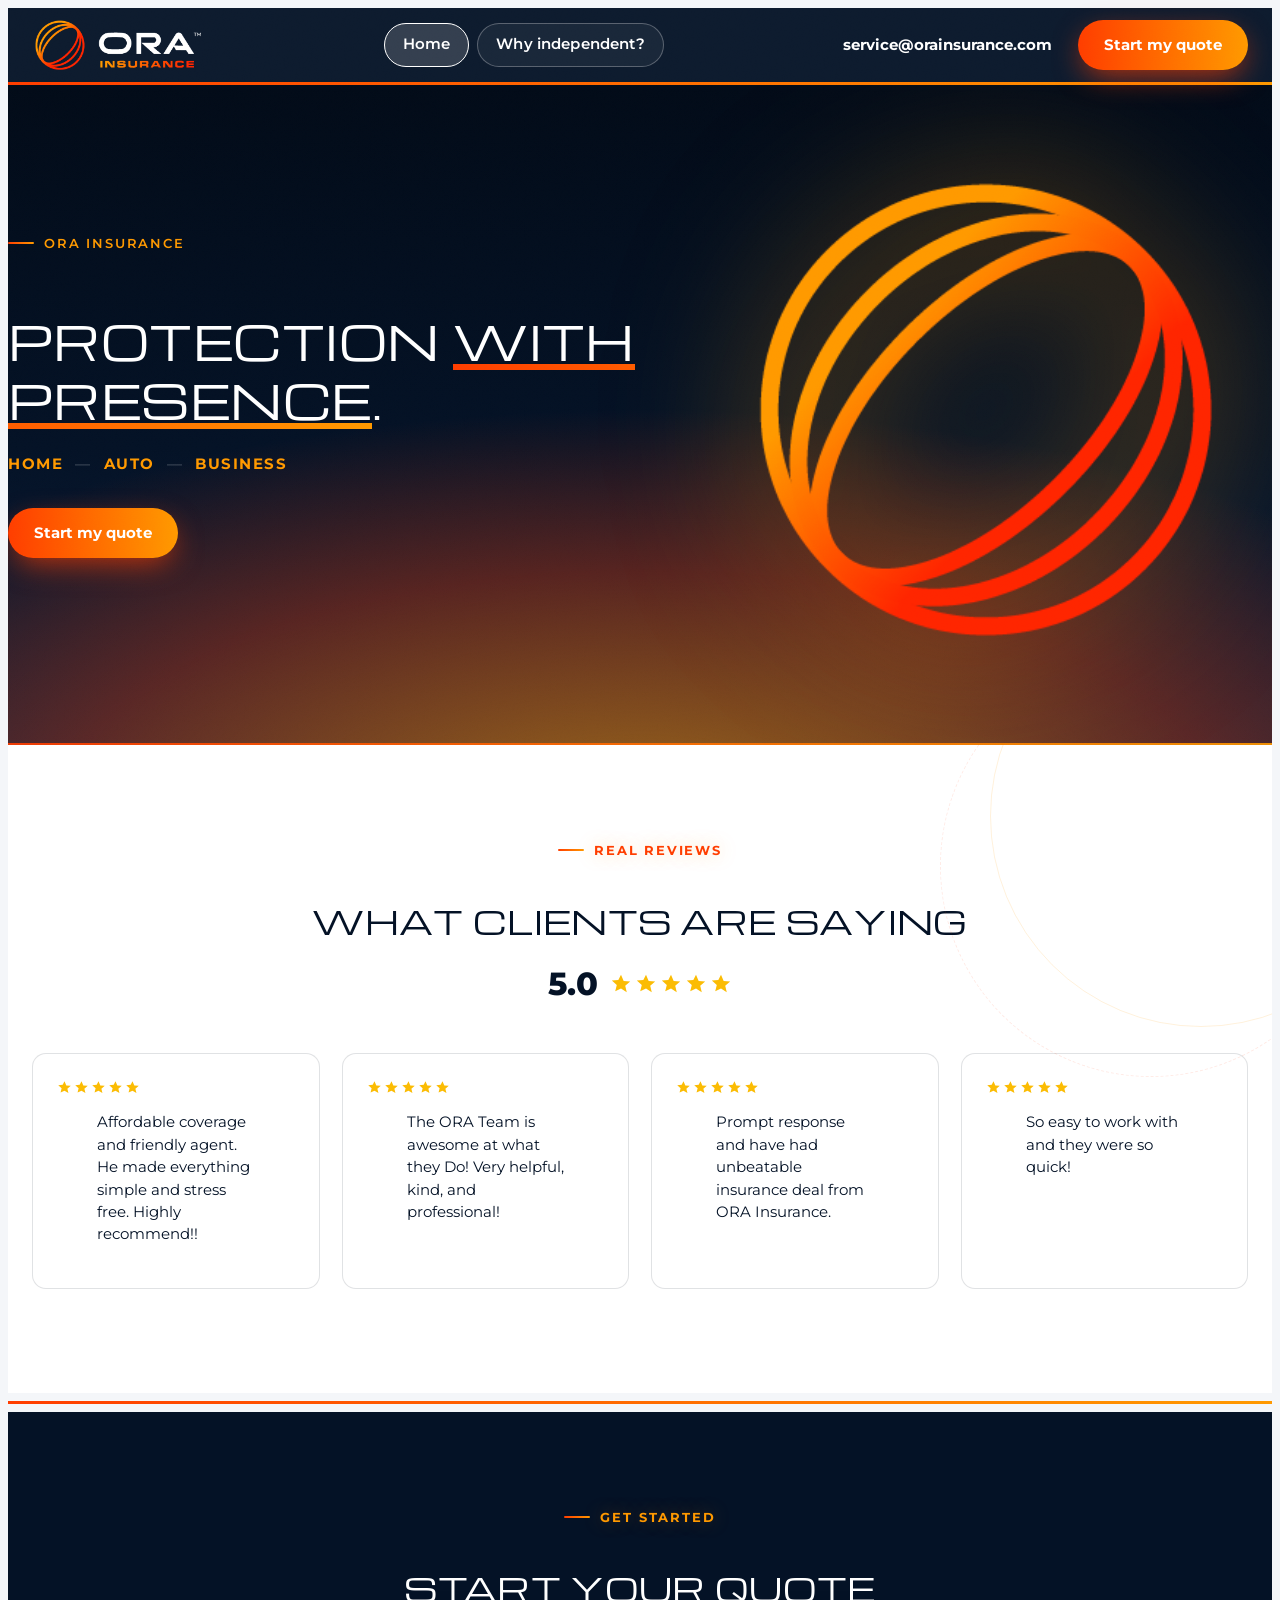
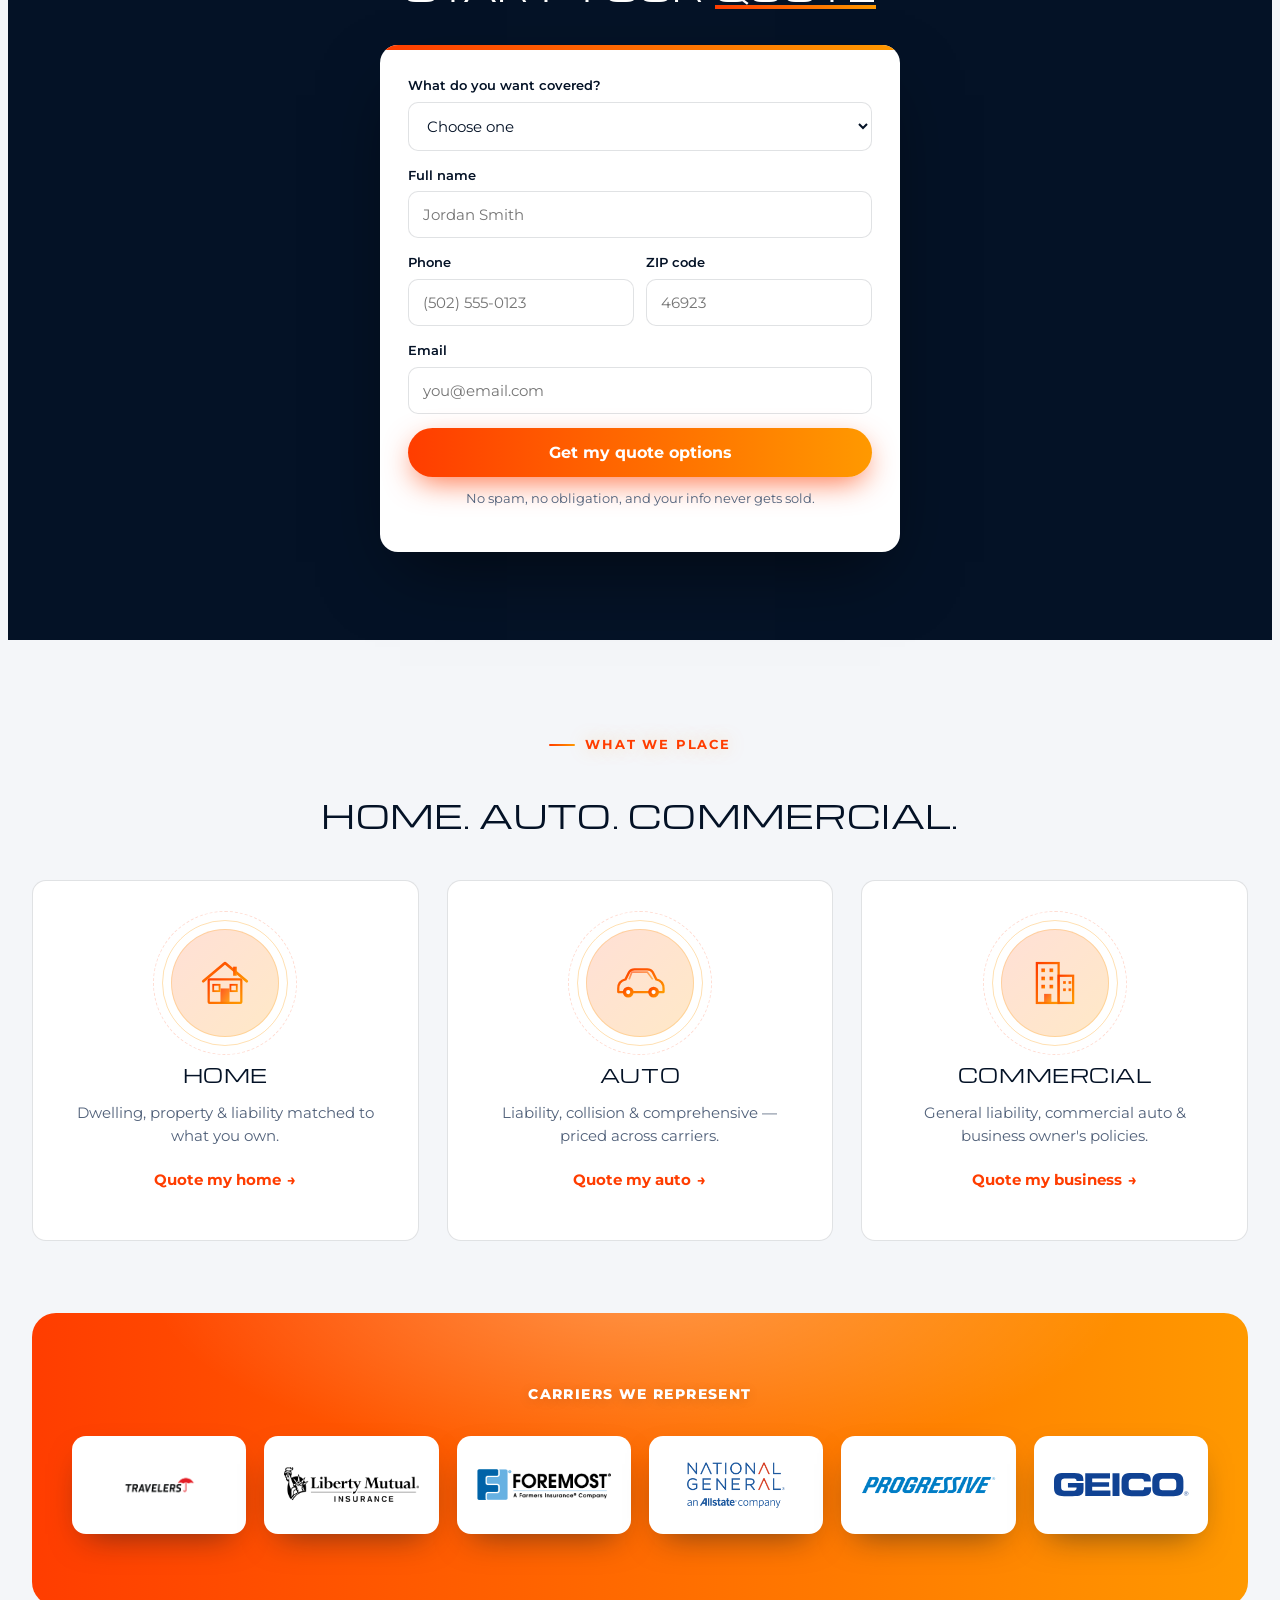
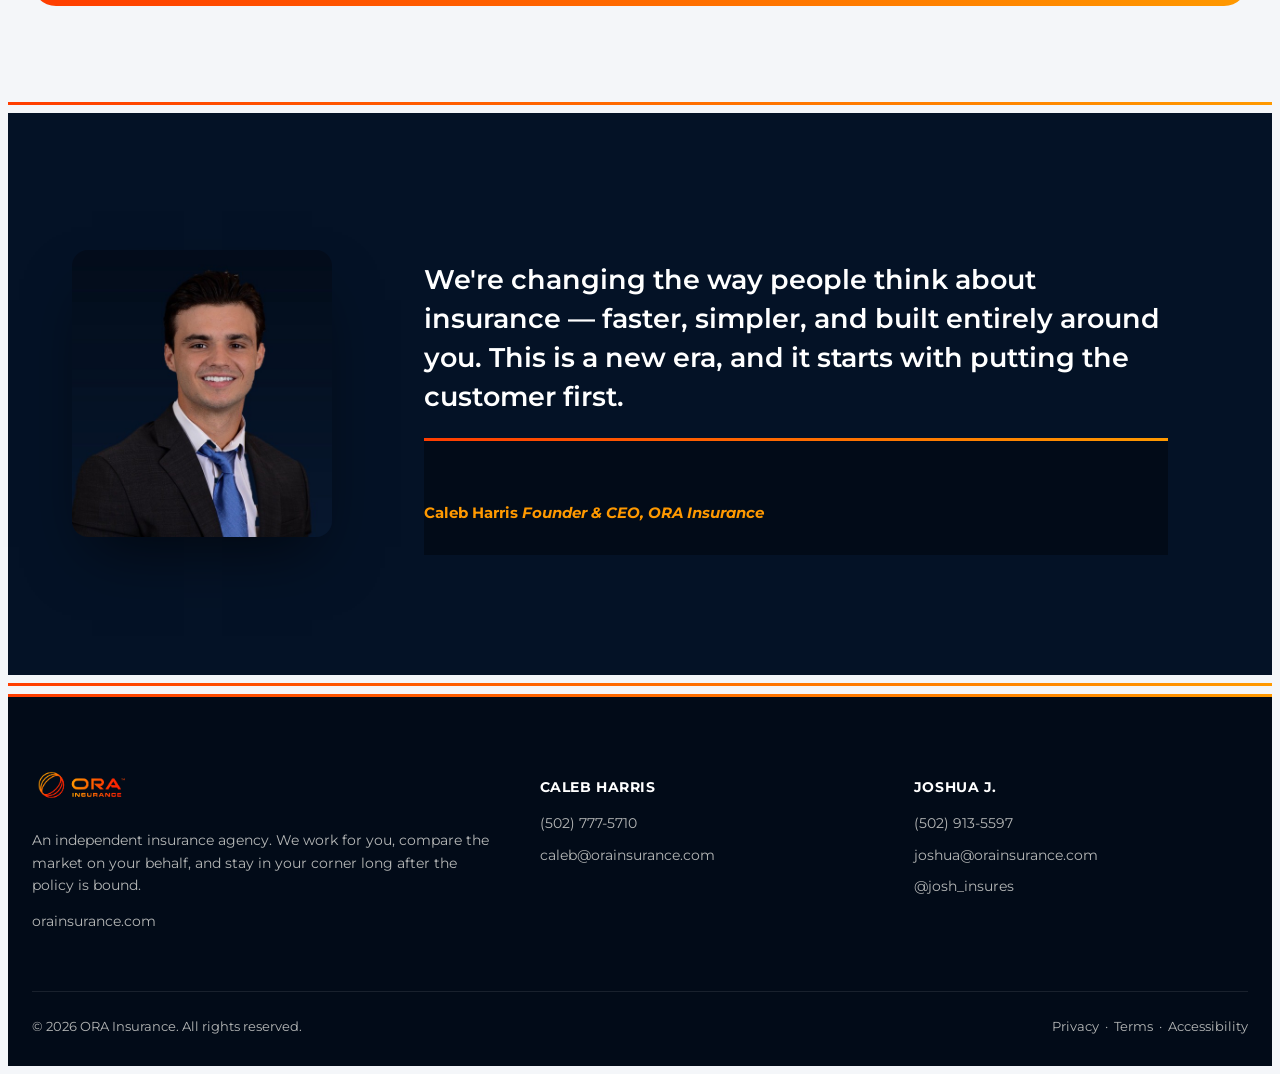
==== commit 240ecad0: "removal removed liecense xxxx" ====
--- a/index.html
+++ b/index.html
@@ -44,7 +44,7 @@
 <section class="hero">
   <div class="wrap hero-in">
     <div>
-      <p class="eyebrow">ORA Insurance</p>
+      <span class="eyebrow">ORA Insurance</span>
       <h1>Protection <span class="lit">with presence</span>.</h1>
       <p class="lob-tags">Home <span>—</span> Auto <span>—</span> Business</p>
       <div class="hero-ctas">
@@ -52,14 +52,14 @@
       </div>
     </div>
 
-    <div class="spin-mark" aria-hidden="true"><img alt="" src="[data-uri]" alt=""></div>
+    <div class="spin-mark" aria-hidden="true"><img src="[data-uri]" alt=""></div>
   </div>
 </section>
 
 <!-- ======== GOOGLE REVIEWS ======== -->
 <section class="reviews">
   <div class="wrap center">
-    <p class="kicker reveal">Real reviews</p>
+    <span class="kicker reveal">Real reviews</span>
     <h2 class="h2 reveal">What clients are saying</h2>
     <div class="reviews-rating reveal">
       <span class="reviews-score">5.0</span>
@@ -101,7 +101,7 @@
 <!-- ======== QUOTE FORM (Formspree) ======== -->
 <section id="quote" class="quote-section">
   <div class="wrap center">
-    <p class="kicker reveal">Get started</p>
+    <span class="kicker reveal">Get started</span>
     <h2 class="h2 reveal">Start your <span class="lit">quote</span></h2>
     <div class="quote-card reveal">
       <!-- TODO: Replace YOUR_FORM_ID with your Formspree form ID (formspree.io) -->
@@ -149,7 +149,7 @@
 <!-- ======== COVERAGE ======== -->
 <section id="coverage">
   <div class="wrap center">
-    <p class="kicker reveal">What we place</p>
+    <span class="kicker reveal">What we place</span>
     <h2 class="h2 reveal">Home. Auto. Commercial.</h2>
     <ul class="big-cards">
       <li class="big-card reveal">
@@ -164,7 +164,7 @@
         </svg></div>
         <h3>Home</h3>
         <p>Dwelling, property & liability matched to what you own.</p>
-        <a class="go" href="#quote">Quote my home <span aria-hidden="true">→</span></a>
+        <a class="go" href="#quote">Quote my home <span>→</span></a>
       </li>
       <li class="big-card reveal">
         <div class="big-card-ic" aria-hidden="true"><svg width="58" height="58" viewBox="0 0 64 64" fill="none">
@@ -179,7 +179,7 @@
         </svg></div>
         <h3>Auto</h3>
         <p>Liability, collision & comprehensive — priced across carriers.</p>
-        <a class="go" href="#quote">Quote my auto <span aria-hidden="true">→</span></a>
+        <a class="go" href="#quote">Quote my auto <span>→</span></a>
       </li>
       <li class="big-card reveal">
         <div class="big-card-ic" aria-hidden="true"><svg width="58" height="58" viewBox="0 0 64 64" fill="none">
@@ -200,7 +200,7 @@
         </svg></div>
         <h3>Commercial</h3>
         <p>General liability, commercial auto & business owner's policies.</p>
-        <a class="go" href="#quote">Quote my business <span aria-hidden="true">→</span></a>
+        <a class="go" href="#quote">Quote my business <span>→</span></a>
       </li>
     </ul>
 
@@ -272,7 +272,7 @@
       </address>
     </div>
     <div class="foot-bottom">
-      <small>&copy; 2026 ORA Insurance. All rights reserved. License #XXXXXXXX</small>
+      <small>&copy; 2026 ORA Insurance. All rights reserved.</small>
       <nav aria-label="Legal">
         <a href="#">Privacy</a> · <a href="#">Terms</a> · <a href="#">Accessibility</a>
       </nav>
@@ -282,7 +282,7 @@
 
 <!-- ======== MOBILE STICKY CTA ======== -->
 <div class="sticky-cta">
-  <strong>Free quote, ~2 minutes</strong>
+  <b>Free quote, ~2 minutes</b>
   <a href="#quote" class="btn btn-sun">Start now</a>
 </div>
 
--- a/styles.css
+++ b/styles.css
@@ -12,12 +12,20 @@
   --radius:14px;
   --shadow:0 14px 40px -14px rgba(4,18,38,.22);
 }
-*{margin:0;padding:0;box-sizing:border-box}
-html{scroll-behavior:smooth}
+*{
+  padding:0;
+  box-sizing:border-box
+}
+
+html{
+  scroll-behavior:smooth
+}
+
 @media (prefers-reduced-motion:reduce){
   html{scroll-behavior:auto}
   *,*::before,*::after{animation:none!important;transition:none!important}
 }
+
 body{
   font-family:'Montserrat',system-ui,sans-serif;
   color:var(--ink);
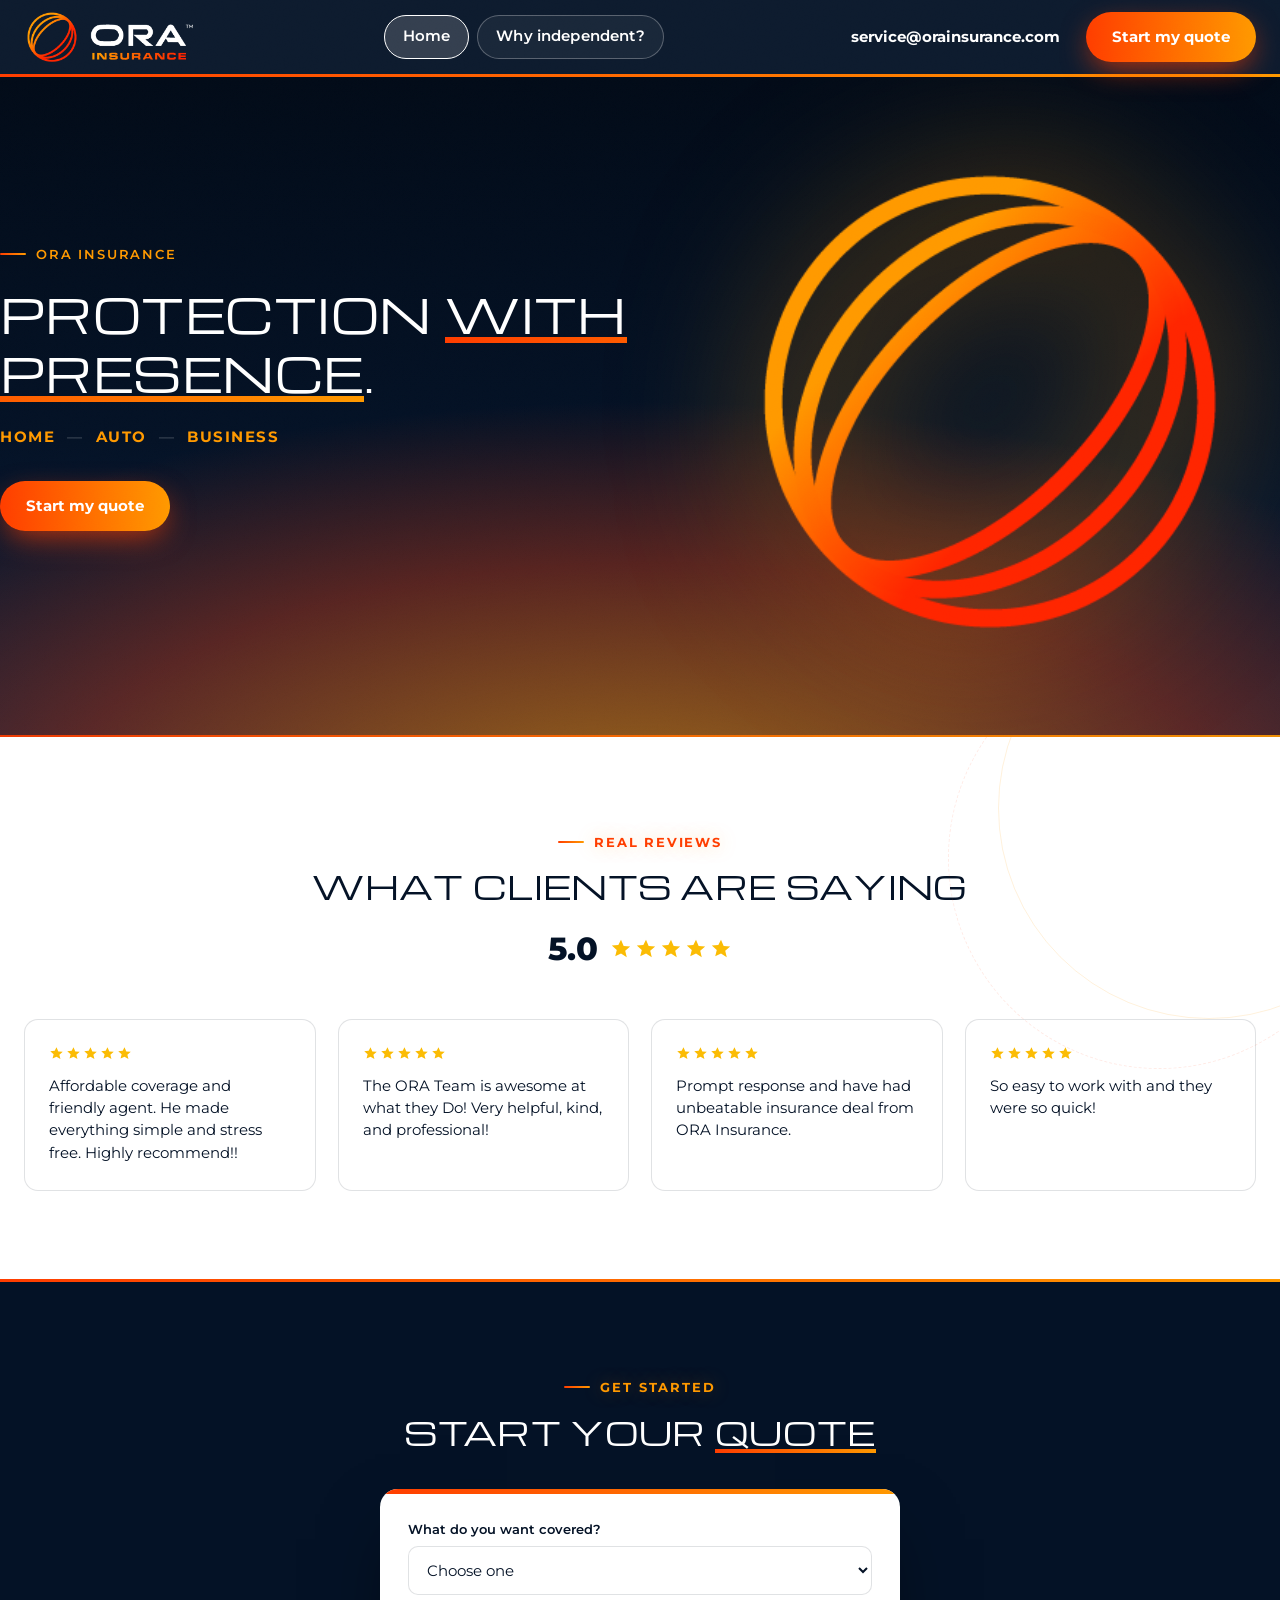
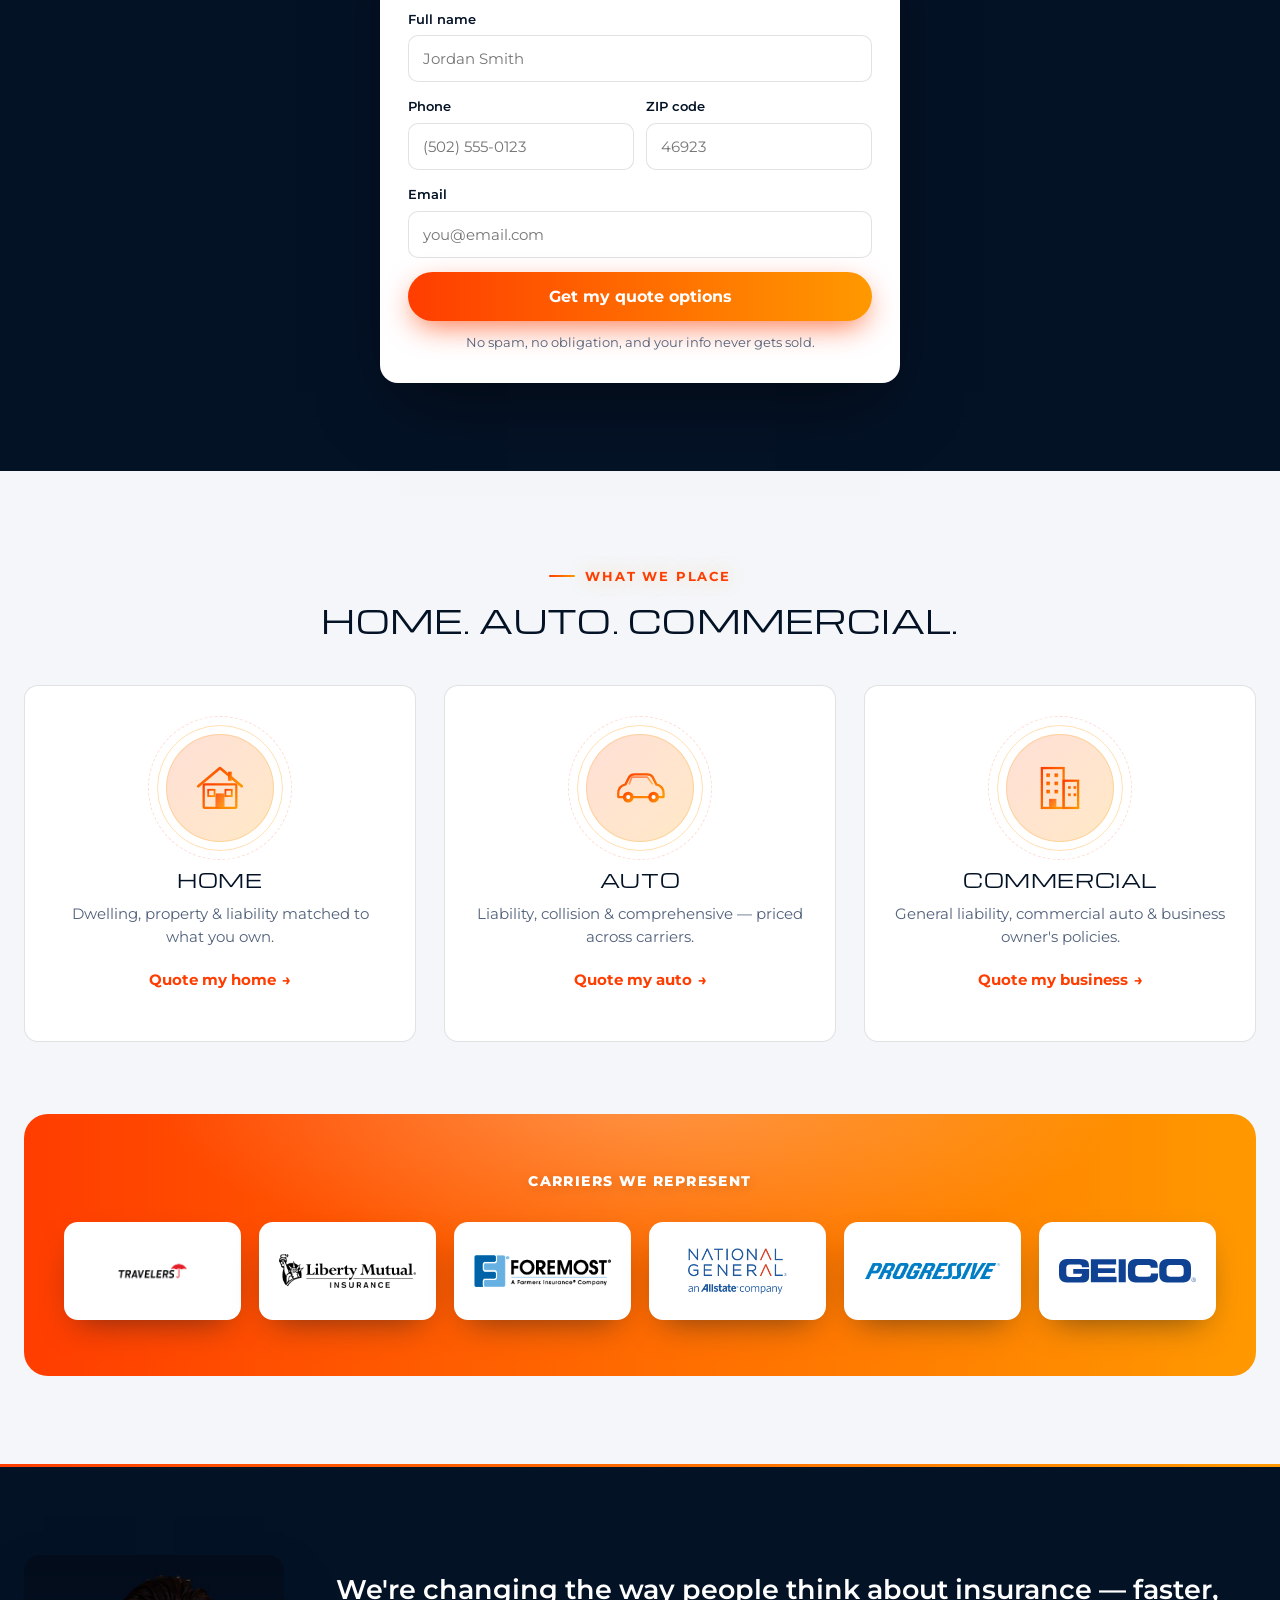
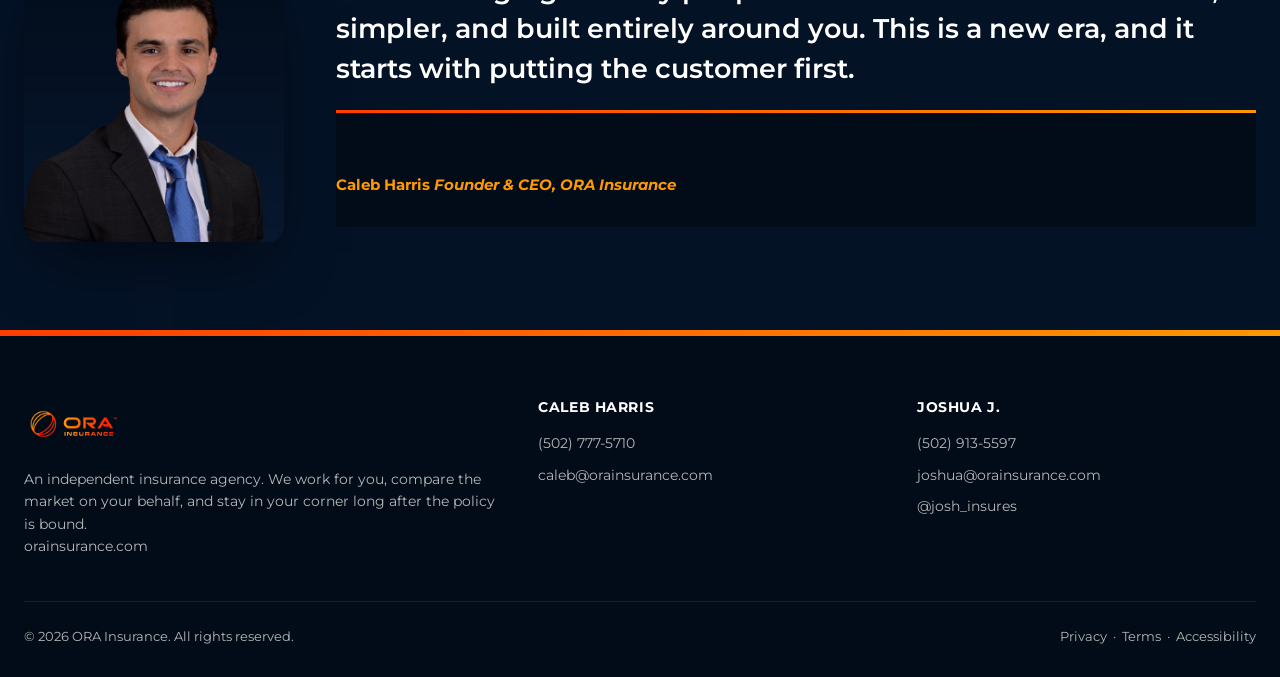
==== commit 5165f694: "fixed links fixing links" ====
--- a/index.html
+++ b/index.html
@@ -274,7 +274,7 @@
     <div class="foot-bottom">
       <small>&copy; 2026 ORA Insurance. All rights reserved.</small>
       <nav aria-label="Legal">
-        <a href="#">Privacy</a> · <a href="#">Terms</a> · <a href="#">Accessibility</a>
+        <a href="pages/privacy.html">Privacy</a> · <a href="pages/terms.html">Terms</a> · <a href="pages/accessibility.html">Accessibility</a>
       </nav>
     </div>
   </div>
--- a/styles.css
+++ b/styles.css
@@ -12,14 +12,9 @@
   --radius:14px;
   --shadow:0 14px 40px -14px rgba(4,18,38,.22);
 }
-*{
-  padding:0;
-  box-sizing:border-box
-}
-
-html{
-  scroll-behavior:smooth
-}
+*{margin:0;padding:0;box-sizing:border-box}
+html,body{margin:0;padding:0}
+html{scroll-behavior:smooth}
 
 @media (prefers-reduced-motion:reduce){
   html{scroll-behavior:auto}
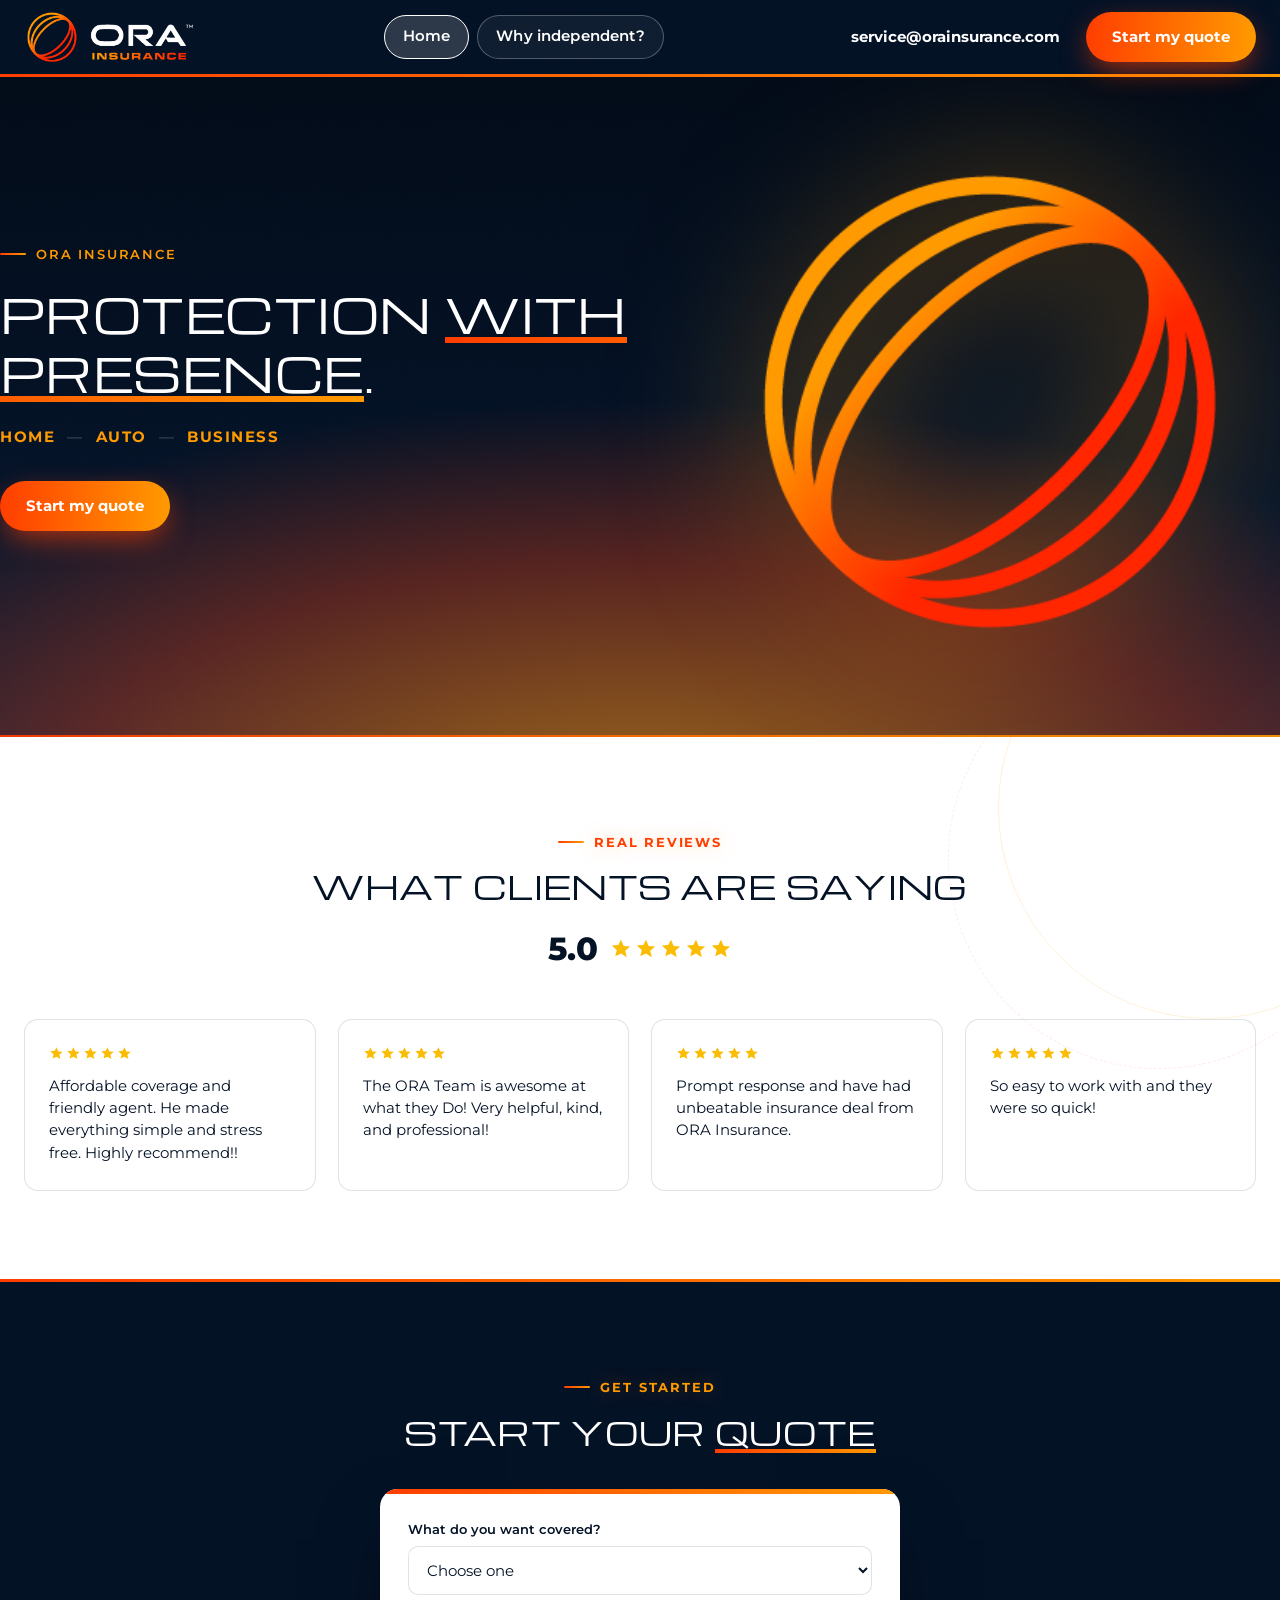
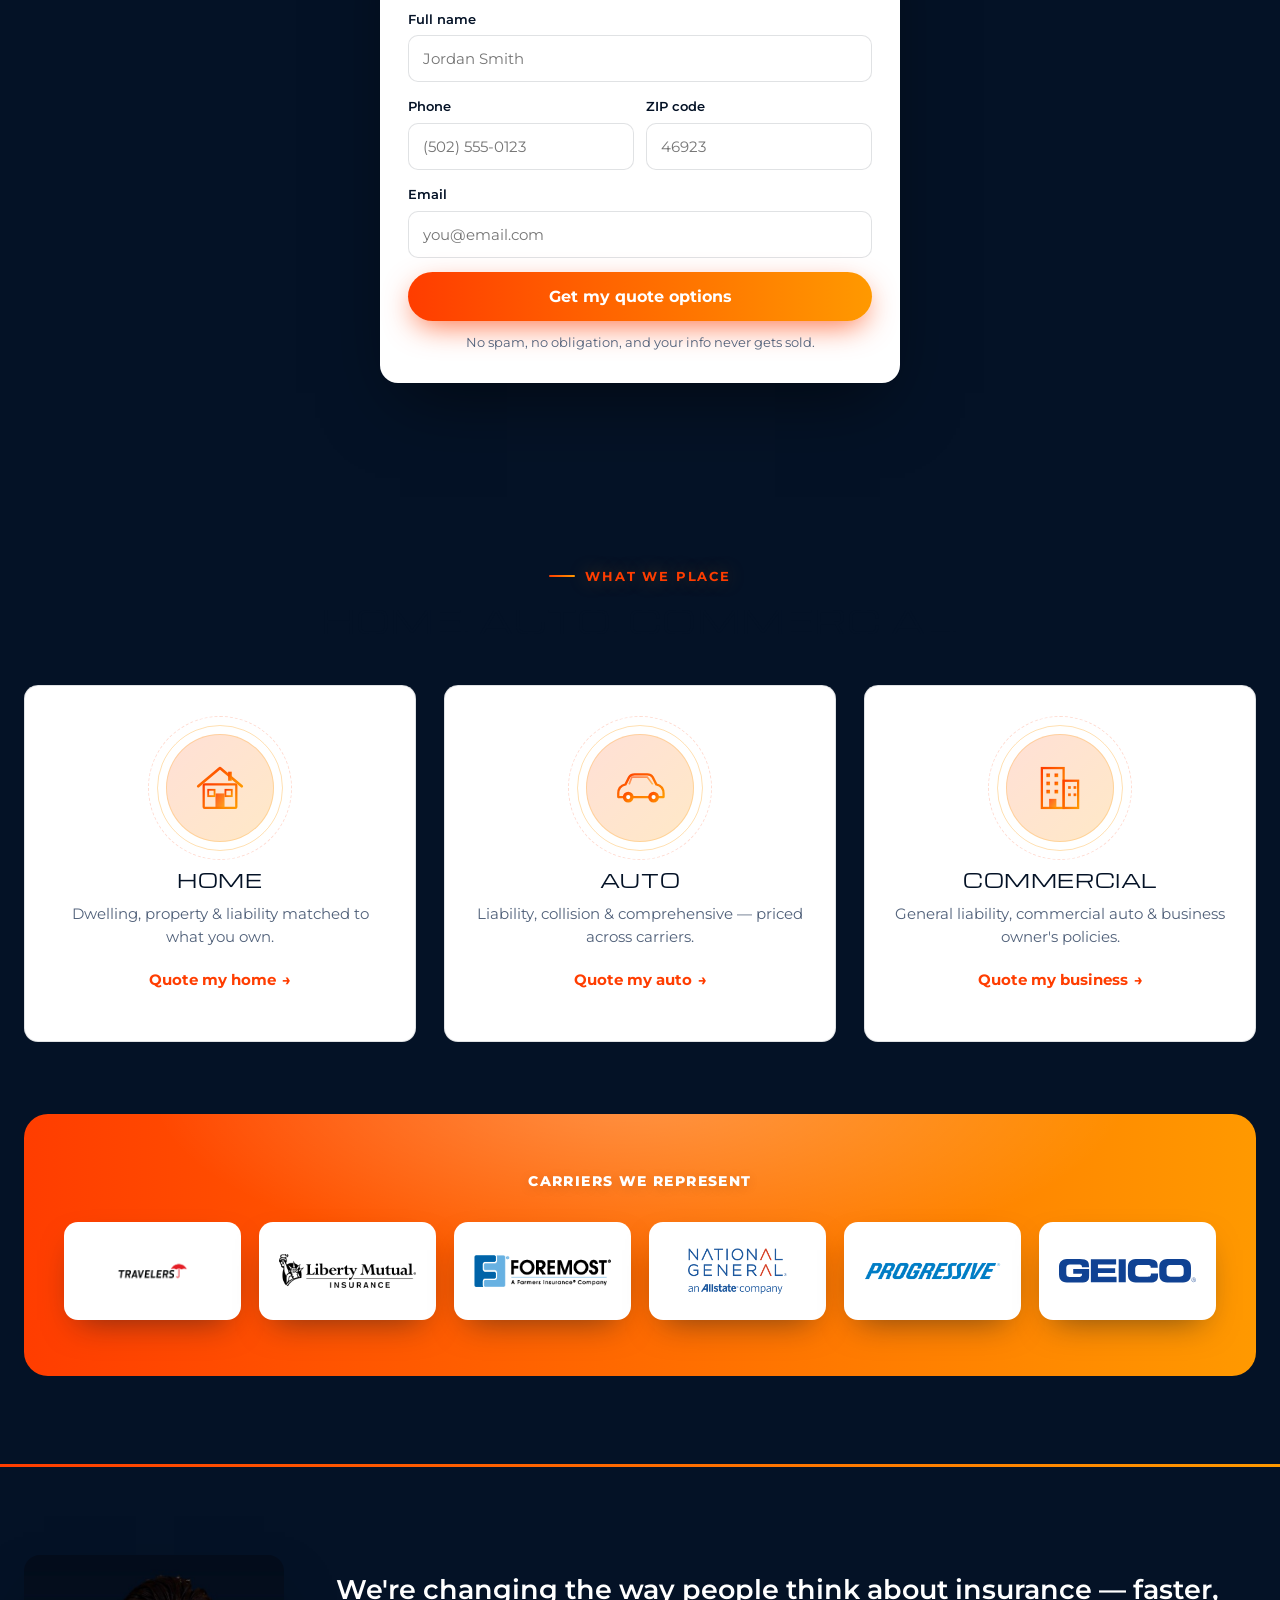
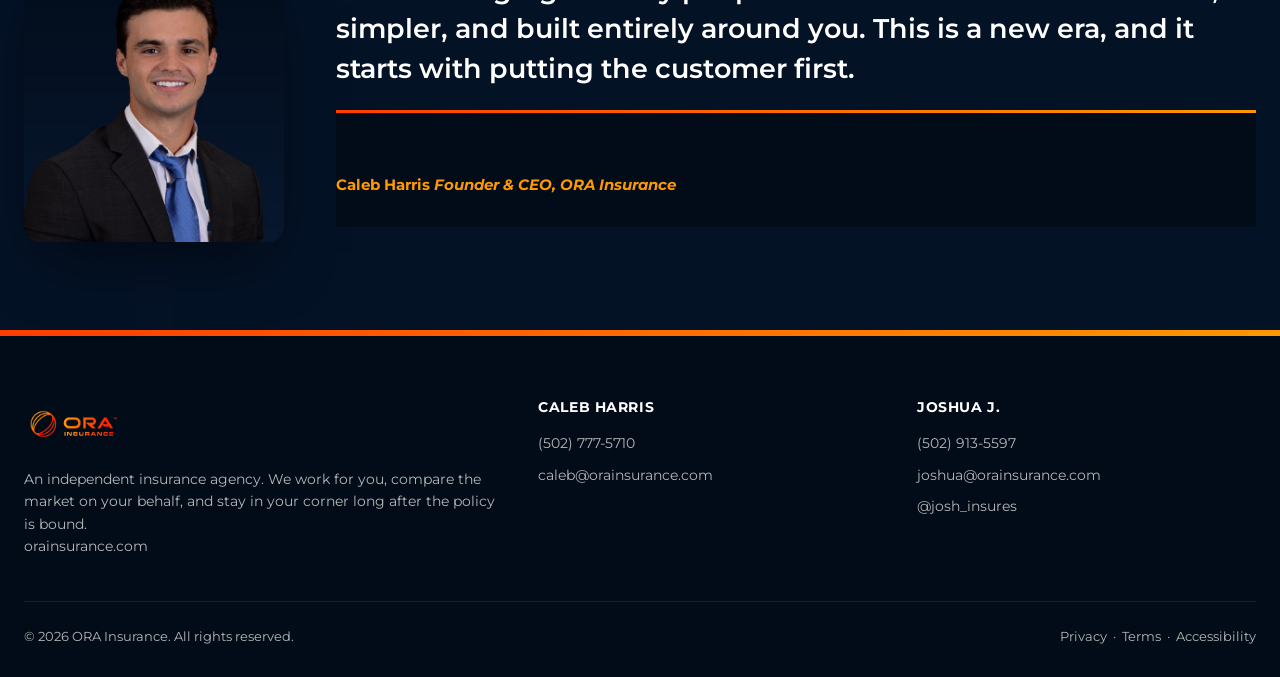
==== commit 92197cf0: "linked privacy.html to index" ====
--- a/index.html
+++ b/index.html
@@ -274,7 +274,7 @@
     <div class="foot-bottom">
       <small>&copy; 2026 ORA Insurance. All rights reserved.</small>
       <nav aria-label="Legal">
-        <a href="pages/privacy.html">Privacy</a> · <a href="pages/terms.html">Terms</a> · <a href="pages/accessibility.html">Accessibility</a>
+        <a href="privacy.html">Privacy</a> · <a href="terms.html">Terms</a> · <a href="pages/accessibility.html">Accessibility</a>
       </nav>
     </div>
   </div>
--- a/styles.css
+++ b/styles.css
@@ -1,475 +1,1675 @@
-:root{
-  --ink:#041226;
-  --ink-2:#0A2140;
-  --ember:#FF3D00;
-  --amber:#FF9900;
-  --paper:#F4F6F9;
-  --card:#FFFFFF;
-  --line:rgba(4,18,38,.12);
-  --slate:#51617A;
-  --slate-dim:rgba(251,249,244,.72);
-  --dawn:linear-gradient(90deg,var(--ember),var(--amber));
-  --radius:14px;
-  --shadow:0 14px 40px -14px rgba(4,18,38,.22);
-}
-*{margin:0;padding:0;box-sizing:border-box}
-html,body{margin:0;padding:0}
-html{scroll-behavior:smooth}
-
-@media (prefers-reduced-motion:reduce){
-  html{scroll-behavior:auto}
-  *,*::before,*::after{animation:none!important;transition:none!important}
-}
-
-body{
-  font-family:'Montserrat',system-ui,sans-serif;
-  color:var(--ink);
-  background:var(--paper);
-  line-height:1.6;
-  -webkit-font-smoothing:antialiased;
-  position:relative;
-}
-body::after{
-  content:"";position:fixed;inset:0;pointer-events:none;z-index:9999;
-  opacity:.035;mix-blend-mode:overlay;
-  background-image:url("data:image/svg+xml,%3Csvg xmlns='http://www.w3.org/2000/svg' width='180' height='180'%3E%3Cfilter id='n'%3E%3CfeTurbulence type='fractalNoise' baseFrequency='0.85' numOctaves='2' stitchTiles='stitch'/%3E%3C/filter%3E%3Crect width='100%25' height='100%25' filter='url(%23n)'/%3E%3C/svg%3E");
-}
-img{max-width:100%;display:block}
-a{color:inherit;text-decoration:none}
-:focus-visible{outline:3px solid var(--amber);outline-offset:2px;border-radius:4px}
-h1,h2,h3{font-family:'Michroma',sans-serif;font-weight:400;line-height:1.28;letter-spacing:.01em}
-.wrap{max-width:1160px;margin:0 auto;padding:0 24px}
-address{font-style:normal}
+
+:root {
+  --ink: #041226;
+  --ink-2: #0a2140;
+  --ember: #ff3d00;
+  --amber: #ff9900;
+  --paper: #f4f6f9;
+  --card: #ffffff;
+  --line: rgba(4, 18, 38, 0.12);
+  --slate: #51617a;
+  --slate-dim: rgba(251, 249, 244, 0.72);
+  --dawn: linear-gradient(90deg, var(--ember), var(--amber));
+  --radius: 14px;
+  --shadow: 0 14px 40px -14px rgba(4, 18, 38, 0.22);
+}
+
+* {
+  margin: 0;
+  padding: 0;
+  box-sizing: border-box;
+}
+
+html,
+body {
+  margin: 0;
+  padding: 0;
+}
+
+html {
+  scroll-behavior: smooth;
+}
+
+@media (prefers-reduced-motion: reduce) {
+  html {
+    scroll-behavior: auto;
+  }
+
+  *,
+  *::before,
+  *::after {
+    animation: none !important;
+    transition: none !important;
+  }
+}
+
+body {
+  font-family: "Montserrat", system-ui, sans-serif;
+  color: var(--ink);
+  background: var(--ink);
+  line-height: 1.6;
+  -webkit-font-smoothing: antialiased;
+  position: relative;
+}
+
+body::after {
+  content: "";
+  position: fixed;
+  inset: 0;
+  pointer-events: none;
+  z-index: 9999;
+  opacity: 0.035;
+  mix-blend-mode: overlay;
+  background-image: url("data:image/svg+xml,%3Csvg xmlns='http://www.w3.org/2000/svg' width='180' height='180'%3E%3Cfilter id='n'%3E%3CfeTurbulence type='fractalNoise' baseFrequency='0.85' numOctaves='2' stitchTiles='stitch'/%3E%3C/filter%3E%3Crect width='100%25' height='100%25' filter='url(%23n)'/%3E%3C/svg%3E");
+}
+
+img {
+  max-width: 100%;
+  display: block;
+}
+
+a {
+  color: inherit;
+  text-decoration: none;
+}
+
+:focus-visible {
+  outline: 3px solid var(--amber);
+  outline-offset: 2px;
+  border-radius: 4px;
+}
+
+h1,
+h2,
+h3 {
+  font-family: "Michroma", sans-serif;
+  font-weight: 400;
+  line-height: 1.28;
+  letter-spacing: 0.01em;
+}
+
+.wrap {
+  max-width: 1160px;
+  margin: 0 auto;
+  padding: 0 24px;
+}
+
+address {
+  font-style: normal;
+}
 
 /* ---- daybreak line: the signature divider ---- */
-.daybreak{height:3px;background:var(--dawn);border:0}
+.daybreak {
+  height: 3px;
+  background: var(--dawn);
+  border: 0;
+}
 
 /* underline accent on key words */
-.lit{background-image:var(--dawn);background-repeat:no-repeat;background-size:100% .14em;background-position:0 92%;padding-bottom:.06em}
+.lit {
+  background-image: var(--dawn);
+  background-repeat: no-repeat;
+  background-size: 100% 0.14em;
+  background-position: 0 92%;
+  padding-bottom: 0.06em;
+}
 
 /* ---------- nav ---------- */
-.nav{
-  position:sticky;top:0;z-index:50;
-  background:rgba(4,18,38,.96);backdrop-filter:blur(10px);
-  border-bottom:3px solid transparent;border-image:var(--dawn) 1;
-}
-.nav-in{display:flex;align-items:center;justify-content:space-between;height:74px}
-.nav-logo img{height:56px;width:auto}
-.nav-links{display:flex;gap:8px;align-items:center;list-style:none}
-.nav-links a{
-  font-weight:600;font-size:14.5px;letter-spacing:.01em;
-  padding:9px 18px;border-radius:999px;display:inline-block;
-  color:#fff;border:1.5px solid rgba(255,255,255,.28);background:rgba(255,255,255,.05);
-  transition:all .2s ease;
-}
-.nav-links a:hover{background:rgba(255,255,255,.14);border-color:rgba(255,255,255,.5);transform:translateY(-1px)}
-.nav-links a.nav-active{background:rgba(255,255,255,.16);border-color:#fff}
-.nav-links a.nav-active:hover{transform:none}
-.nav-actions{display:flex;align-items:center;gap:26px}
-.nav-phone{font-weight:700;font-size:15px;white-space:nowrap;color:#fff}
-.btn{
-  display:inline-block;font-weight:700;font-size:15px;
-  padding:13px 26px;border-radius:999px;border:0;cursor:pointer;
-  transition:transform .15s ease, box-shadow .15s ease, filter .15s ease;
-  font-family:'Montserrat',sans-serif;
-}
-.btn:hover{transform:translateY(-1px)}
-.btn-sun{background:var(--dawn);color:#fff;box-shadow:0 10px 30px -6px rgba(255,61,0,.75)}
-.btn-sun:hover{filter:brightness(1.05)}
-.btn-ghost{background:transparent;color:#fff;border:1.5px solid rgba(255,255,255,.4)}
-.btn-ghost:hover{border-color:var(--amber);color:var(--amber)}
-@media(max-width:920px){.nav-links{display:none}}
-@media(max-width:560px){.nav-phone{display:none}.nav-logo img{height:48px}}
+.nav {
+  position: sticky;
+  top: 0;
+  z-index: 50;
+  background: rgba(4, 18, 38, 0.96);
+  backdrop-filter: blur(10px);
+  border-bottom: 3px solid transparent;
+  border-image: var(--dawn) 1;
+}
+
+.nav-in {
+  display: flex;
+  align-items: center;
+  justify-content: space-between;
+  height: 74px;
+}
+
+.nav-logo img {
+  height: 56px;
+  width: auto;
+}
+
+.nav-links {
+  display: flex;
+  gap: 8px;
+  align-items: center;
+  list-style: none;
+}
+
+.nav-links a {
+  font-weight: 600;
+  font-size: 14.5px;
+  letter-spacing: 0.01em;
+  padding: 9px 18px;
+  border-radius: 999px;
+  display: inline-block;
+  color: #fff;
+  border: 1.5px solid rgba(255, 255, 255, 0.28);
+  background: rgba(255, 255, 255, 0.05);
+  transition: all 0.2s ease;
+}
+
+.nav-links a:hover {
+  background: rgba(255, 255, 255, 0.14);
+  border-color: rgba(255, 255, 255, 0.5);
+  transform: translateY(-1px);
+}
+
+.nav-links a.nav-active {
+  background: rgba(255, 255, 255, 0.16);
+  border-color: #fff;
+}
+
+.nav-links a.nav-active:hover {
+  transform: none;
+}
+
+.nav-actions {
+  display: flex;
+  align-items: center;
+  gap: 26px;
+}
+
+.nav-phone {
+  font-weight: 700;
+  font-size: 15px;
+  white-space: nowrap;
+  color: #fff;
+}
+
+.btn {
+  display: inline-block;
+  font-weight: 700;
+  font-size: 15px;
+  padding: 13px 26px;
+  border-radius: 999px;
+  border: 0;
+  cursor: pointer;
+  transition: transform 0.15s ease, box-shadow 0.15s ease, filter 0.15s ease;
+  font-family: "Montserrat", sans-serif;
+}
+
+.btn:hover {
+  transform: translateY(-1px);
+}
+
+.btn-sun {
+  background: var(--dawn);
+  color: #fff;
+  box-shadow: 0 10px 30px -6px rgba(255, 61, 0, 0.75);
+}
+
+.btn-sun:hover {
+  filter: brightness(1.05);
+}
+
+.btn-ghost {
+  background: transparent;
+  color: #fff;
+  border: 1.5px solid rgba(255, 255, 255, 0.4);
+}
+
+.btn-ghost:hover {
+  border-color: var(--amber);
+  color: var(--amber);
+}
+
+@media (max-width: 920px) {
+  .nav-links {
+    display: none;
+  }
+}
+
+@media (max-width: 560px) {
+  .nav-phone {
+    display: none;
+  }
+
+  .nav-logo img {
+    height: 48px;
+  }
+}
 
 /* ---------- hero ---------- */
-.hero{
-  position:relative;color:#fff;overflow:hidden;padding:0;
+.hero {
+  position: relative;
+  color: #fff;
+  overflow: hidden;
+  padding: 0;
   background:
-    radial-gradient(1300px 560px at 50% 112%, rgba(255,153,0,.6), rgba(255,61,0,.32) 45%, transparent 74%),
-    linear-gradient(180deg,#020B18 0%, var(--ink) 55%, #0B1E3A 100%);
-}
-.hero::after{ /* horizon line the sun rises over */
-  content:"";position:absolute;left:0;right:0;bottom:0;height:2px;
-  background:var(--dawn);opacity:.9;
-}
-.spin-mark{
-  display:flex;align-items:center;justify-content:center;position:relative;z-index:1;
-}
-.spin-mark img{
-  width:min(480px,85%);height:auto;
-  filter:drop-shadow(0 0 70px rgba(255,153,0,.55));
-  animation:ora-spin 22s linear infinite;
-}
-@keyframes ora-spin{from{transform:rotate(0deg)}to{transform:rotate(360deg)}}
-@media (prefers-reduced-motion:reduce){.spin-mark img{animation:none}}
-.hero-in{
-  display:grid;grid-template-columns:1.05fr .95fr;gap:56px;
-  padding:84px 0 96px;align-items:center;
-  position:relative;z-index:1;
-}
-.lob-tags{
-  font-size:15px;font-weight:700;letter-spacing:.1em;text-transform:uppercase;
-  color:var(--amber);margin:22px 0 32px;display:flex;gap:12px;align-items:center;
-}
-.lob-tags span{color:rgba(255,255,255,.3);font-weight:400}
-.eyebrow{
-  display:inline-flex;align-items:center;gap:10px;
-  font-size:13px;font-weight:600;letter-spacing:.14em;text-transform:uppercase;
-  color:var(--amber);margin-bottom:20px;
-}
-.eyebrow::before{content:"";width:26px;height:2px;background:var(--dawn);border-radius:2px}
-.hero h1{font-size:clamp(23px,3.2vw,40px);text-transform:uppercase;margin-bottom:22px}
-.hero .sub{font-size:18px;color:var(--slate-dim);max-width:52ch;margin-bottom:28px}
-.hero-ctas{display:flex;gap:14px;flex-wrap:wrap;margin-bottom:34px}
-.chips{display:flex;flex-wrap:wrap;gap:10px 22px;list-style:none}
-.chips li{display:flex;align-items:center;gap:8px;font-size:14px;color:var(--slate-dim);font-weight:500}
-.chips svg{flex:none}
+    radial-gradient(1300px 560px at 50% 112%, rgba(255, 153, 0, 0.6), rgba(255, 61, 0, 0.32) 45%, transparent 74%),
+    linear-gradient(180deg, #020b18 0%, var(--ink) 55%, #0b1e3a 100%);
+}
+
+.hero::after {
+  /* horizon line the sun rises over */
+  content: "";
+  position: absolute;
+  left: 0;
+  right: 0;
+  bottom: 0;
+  height: 2px;
+  background: var(--dawn);
+  opacity: 0.9;
+}
+
+.spin-mark {
+  display: flex;
+  align-items: center;
+  justify-content: center;
+  position: relative;
+  z-index: 1;
+}
+
+.spin-mark img {
+  width: min(480px, 85%);
+  height: auto;
+  filter: drop-shadow(0 0 70px rgba(255, 153, 0, 0.55));
+  animation: ora-spin 22s linear infinite;
+}
+
+@keyframes ora-spin {
+  from {
+    transform: rotate(0deg);
+  }
+
+  to {
+    transform: rotate(360deg);
+  }
+}
+
+@media (prefers-reduced-motion: reduce) {
+  .spin-mark img {
+    animation: none;
+  }
+}
+
+.hero-in {
+  display: grid;
+  grid-template-columns: 1.05fr 0.95fr;
+  gap: 56px;
+  padding: 84px 0 96px;
+  align-items: center;
+  position: relative;
+  z-index: 1;
+}
+
+.lob-tags {
+  font-size: 15px;
+  font-weight: 700;
+  letter-spacing: 0.1em;
+  text-transform: uppercase;
+  color: var(--amber);
+  margin: 22px 0 32px;
+  display: flex;
+  gap: 12px;
+  align-items: center;
+}
+
+.lob-tags span {
+  color: rgba(255, 255, 255, 0.3);
+  font-weight: 400;
+}
+
+.eyebrow {
+  display: inline-flex;
+  align-items: center;
+  gap: 10px;
+  font-size: 13px;
+  font-weight: 600;
+  letter-spacing: 0.14em;
+  text-transform: uppercase;
+  color: var(--amber);
+  margin-bottom: 20px;
+}
+
+.eyebrow::before {
+  content: "";
+  width: 26px;
+  height: 2px;
+  background: var(--dawn);
+  border-radius: 2px;
+}
+
+.hero h1 {
+  font-size: clamp(23px, 3.2vw, 40px);
+  text-transform: uppercase;
+  margin-bottom: 22px;
+}
+
+.hero .sub {
+  font-size: 18px;
+  color: var(--slate-dim);
+  max-width: 52ch;
+  margin-bottom: 28px;
+}
+
+.hero-ctas {
+  display: flex;
+  gap: 14px;
+  flex-wrap: wrap;
+  margin-bottom: 34px;
+}
+
+.chips {
+  display: flex;
+  flex-wrap: wrap;
+  gap: 10px 22px;
+  list-style: none;
+}
+
+.chips li {
+  display: flex;
+  align-items: center;
+  gap: 8px;
+  font-size: 14px;
+  color: var(--slate-dim);
+  font-weight: 500;
+}
+
+.chips svg {
+  flex: none;
+}
 
 /* quote card */
-.quote-section{background:var(--ink);color:#fff}
-.quote-section .h2{color:#fff}
-.quote-section .lede{color:var(--slate-dim)}
-.quote-section .kicker{color:var(--amber)}
-.quote-section .kicker::before{background:var(--dawn)}
-.quote-card{
-  background:var(--card);color:var(--ink);border-radius:18px;
-  padding:30px 28px;box-shadow:0 30px 70px -20px rgba(0,0,0,.55);
-  position:relative;overflow:hidden;max-width:520px;text-align:left;
-}
-#quote .quote-card{margin:36px auto 0}
-.quote-card::before{
-  content:"";position:absolute;top:0;left:0;right:0;height:5px;background:var(--dawn);
-}
-.quote-card h2{font-size:17px;margin-bottom:8px}
-.quote-card .qsub{font-size:14px;color:var(--slate);margin-bottom:20px}
-.field{margin-bottom:14px}
-.field label{display:block;font-size:13px;font-weight:600;margin-bottom:6px}
-.field input,.field select{
-  width:100%;padding:13px 14px;font-size:15px;font-family:inherit;color:var(--ink);
-  border:1.5px solid var(--line);border-radius:10px;background:#fff;
-  transition:border-color .15s ease;
-}
-.field input:focus,.field select:focus{border-color:var(--amber);outline:none;box-shadow:0 0 0 3px rgba(255,153,0,.18)}
-.field-row{display:grid;grid-template-columns:1fr 1fr;gap:12px}
-.quote-card .btn{width:100%;font-size:16px;padding:15px}
-.fine{font-size:12.5px;color:var(--slate);text-align:center;margin-top:12px}
-.form-note{display:none;margin-top:14px;padding:14px;border-radius:10px;font-size:14px;font-weight:500}
-.form-note.ok{display:block;background:#EAF7EC;color:#14532D;border:1px solid #BBE5C4}
-.form-note.err{display:block;background:#FDEEEA;color:#7F1D1D;border:1px solid #F5C6B8}
-@media(max-width:920px){.hero-in{grid-template-columns:1fr;gap:44px;padding:60px 0 72px}}
+.quote-section {
+  background: var(--ink);
+  color: #fff;
+}
+
+.quote-section .h2 {
+  color: #fff;
+}
+
+.quote-section .lede {
+  color: var(--slate-dim);
+}
+
+.quote-section .kicker {
+  color: var(--amber);
+}
+
+.quote-section .kicker::before {
+  background: var(--dawn);
+}
+
+.quote-card {
+  background: var(--card);
+  color: var(--ink);
+  border-radius: 18px;
+  padding: 30px 28px;
+  box-shadow: 0 30px 70px -20px rgba(0, 0, 0, 0.55);
+  position: relative;
+  overflow: hidden;
+  max-width: 520px;
+  text-align: left;
+}
+
+#quote .quote-card {
+  margin: 36px auto 0;
+}
+
+.quote-card::before {
+  content: "";
+  position: absolute;
+  top: 0;
+  left: 0;
+  right: 0;
+  height: 5px;
+  background: var(--dawn);
+}
+
+.quote-card h2 {
+  font-size: 17px;
+  margin-bottom: 8px;
+}
+
+.quote-card .qsub {
+  font-size: 14px;
+  color: var(--slate);
+  margin-bottom: 20px;
+}
+
+.field {
+  margin-bottom: 14px;
+}
+
+.field label {
+  display: block;
+  font-size: 13px;
+  font-weight: 600;
+  margin-bottom: 6px;
+}
+
+.field input,
+.field select {
+  width: 100%;
+  padding: 13px 14px;
+  font-size: 15px;
+  font-family: inherit;
+  color: var(--ink);
+  border: 1.5px solid var(--line);
+  border-radius: 10px;
+  background: #fff;
+  transition: border-color 0.15s ease;
+}
+
+.field input:focus,
+.field select:focus {
+  border-color: var(--amber);
+  outline: none;
+  box-shadow: 0 0 0 3px rgba(255, 153, 0, 0.18);
+}
+
+.field-row {
+  display: grid;
+  grid-template-columns: 1fr 1fr;
+  gap: 12px;
+}
+
+.quote-card .btn {
+  width: 100%;
+  font-size: 16px;
+  padding: 15px;
+}
+
+.fine {
+  font-size: 12.5px;
+  color: var(--slate);
+  text-align: center;
+  margin-top: 12px;
+}
+
+.form-note {
+  display: none;
+  margin-top: 14px;
+  padding: 14px;
+  border-radius: 10px;
+  font-size: 14px;
+  font-weight: 500;
+}
+
+.form-note.ok {
+  display: block;
+  background: #eaf7ec;
+  color: #14532d;
+  border: 1px solid #bbe5c4;
+}
+
+.form-note.err {
+  display: block;
+  background: #fdeeea;
+  color: #7f1d1d;
+  border: 1px solid #f5c6b8;
+}
+
+@media (max-width: 920px) {
+  .hero-in {
+    grid-template-columns: 1fr;
+    gap: 44px;
+    padding: 60px 0 72px;
+  }
+}
 
 /* ---------- trust strip ---------- */
 /* ---------- sections ---------- */
-section{padding:88px 0}
-.kicker{
-  font-size:13px;font-weight:700;letter-spacing:.14em;text-transform:uppercase;
-  color:var(--ember);display:inline-flex;align-items:center;gap:10px;margin-bottom:14px;
-  text-shadow:0 0 18px rgba(255,153,0,.35);
-}
-.kicker::before{content:"";width:26px;height:2px;background:var(--dawn);border-radius:2px}
-.h2{font-size:clamp(19px,2.4vw,28px);text-transform:uppercase;margin-bottom:16px;max-width:30ch}
-.lede{font-size:17px;color:var(--slate);max-width:62ch}
-.center{text-align:center}
-.center .h2,.center .lede{margin-left:auto;margin-right:auto}
-.center .kicker{justify-content:center}
+section {
+  padding: 88px 0;
+}
+
+.kicker {
+  font-size: 13px;
+  font-weight: 700;
+  letter-spacing: 0.14em;
+  text-transform: uppercase;
+  color: var(--ember);
+  display: inline-flex;
+  align-items: center;
+  gap: 10px;
+  margin-bottom: 14px;
+  text-shadow: 0 0 18px rgba(255, 153, 0, 0.35);
+}
+
+.kicker::before {
+  content: "";
+  width: 26px;
+  height: 2px;
+  background: var(--dawn);
+  border-radius: 2px;
+}
+
+.h2 {
+  font-size: clamp(19px, 2.4vw, 28px);
+  text-transform: uppercase;
+  margin-bottom: 16px;
+  max-width: 30ch;
+}
+
+.lede {
+  font-size: 17px;
+  color: var(--slate);
+  max-width: 62ch;
+}
+
+.center {
+  text-align: center;
+}
+
+.center .h2,
+.center .lede {
+  margin-left: auto;
+  margin-right: auto;
+}
+
+.center .kicker {
+  justify-content: center;
+}
 
 /* coverage */
-.big-cards{display:grid;grid-template-columns:repeat(3,1fr);gap:28px;margin-top:44px;list-style:none}
-.big-card{
-  background:var(--card);border:1px solid var(--line);border-radius:var(--radius);
-  padding:48px 30px;text-align:center;
-  transition:transform .18s ease, box-shadow .18s ease;
-}
-.big-card:hover{transform:translateY(-4px);box-shadow:var(--shadow)}
-.big-card-ic{
-  width:108px;height:108px;border-radius:50%;display:grid;place-items:center;margin:0 auto 26px;
-  background:linear-gradient(135deg,rgba(255,61,0,.16),rgba(255,153,0,.22));
-  box-shadow:0 0 0 1px rgba(255,153,0,.25) inset;
-  position:relative;
-}
-.big-card-ic::before{
-  content:"";position:absolute;inset:-9px;border-radius:50%;
-  border:1.5px solid rgba(255,153,0,.3);
-}
-.big-card-ic::after{
-  content:"";position:absolute;inset:-18px;border-radius:50%;
-  border:1px dashed rgba(255,61,0,.18);
-}
-.big-card h3{font-size:19px;letter-spacing:.03em;text-transform:uppercase;margin-bottom:10px}
-.big-card p{font-size:14.5px;color:var(--slate);margin-bottom:18px}
-.go{font-weight:700;font-size:14.5px;color:var(--ember);display:inline-flex;align-items:center;gap:6px}
-.go:hover{gap:10px}
-@media(max-width:820px){.big-cards{grid-template-columns:1fr}}
-
-.carriers{
-  margin-top:72px;padding:56px 40px;border-radius:24px;
-  background:var(--dawn);position:relative;overflow:hidden;
-}
-.carriers::before{
-  content:"";position:absolute;inset:0;
-  background:radial-gradient(700px 260px at 50% -10%, rgba(255,255,255,.28), transparent 70%);
-  pointer-events:none;
-}
-.carriers-label{
-  display:block;font-size:14px;font-weight:800;letter-spacing:.1em;text-transform:uppercase;
-  color:#fff;margin-bottom:30px;position:relative;text-shadow:0 2px 12px rgba(0,0,0,.15);
-}
-.carriers-grid{display:grid;grid-template-columns:repeat(6,1fr);gap:18px;position:relative;list-style:none}
-.carrier-badge{
-  background:#fff;border-radius:14px;
-  padding:26px 20px;text-align:center;
-  transition:transform .18s ease, box-shadow .18s ease;
-  display:flex;align-items:center;justify-content:center;min-height:88px;
-  box-shadow:0 14px 34px -14px rgba(4,18,38,.55);
-}
-.carrier-badge:hover{transform:translateY(-5px) scale(1.03);box-shadow:0 20px 44px -14px rgba(4,18,38,.7)}
-.carrier-badge img,.carrier-badge svg{max-width:100%;max-height:46px;width:auto;height:auto;overflow:visible}
-@media(max-width:820px){.carriers-grid{grid-template-columns:repeat(3,1fr)}.carriers{padding:44px 22px}}
-@media(max-width:480px){.carriers-grid{grid-template-columns:repeat(2,1fr)}}
+.big-cards {
+  display: grid;
+  grid-template-columns: repeat(3, 1fr);
+  gap: 28px;
+  margin-top: 44px;
+  list-style: none;
+}
+
+.big-card {
+  background: var(--card);
+  border: 1px solid var(--line);
+  border-radius: var(--radius);
+  padding: 48px 30px;
+  text-align: center;
+  transition: transform 0.18s ease, box-shadow 0.18s ease;
+}
+
+.big-card:hover {
+  transform: translateY(-4px);
+  box-shadow: var(--shadow);
+}
+
+.big-card-ic {
+  width: 108px;
+  height: 108px;
+  border-radius: 50%;
+  display: grid;
+  place-items: center;
+  margin: 0 auto 26px;
+  background: linear-gradient(135deg, rgba(255, 61, 0, 0.16), rgba(255, 153, 0, 0.22));
+  box-shadow: 0 0 0 1px rgba(255, 153, 0, 0.25) inset;
+  position: relative;
+}
+
+.big-card-ic::before {
+  content: "";
+  position: absolute;
+  inset: -9px;
+  border-radius: 50%;
+  border: 1.5px solid rgba(255, 153, 0, 0.3);
+}
+
+.big-card-ic::after {
+  content: "";
+  position: absolute;
+  inset: -18px;
+  border-radius: 50%;
+  border: 1px dashed rgba(255, 61, 0, 0.18);
+}
+
+.big-card h3 {
+  font-size: 19px;
+  letter-spacing: 0.03em;
+  text-transform: uppercase;
+  margin-bottom: 10px;
+}
+
+.big-card p {
+  font-size: 14.5px;
+  color: var(--slate);
+  margin-bottom: 18px;
+}
+
+.go {
+  font-weight: 700;
+  font-size: 14.5px;
+  color: var(--ember);
+  display: inline-flex;
+  align-items: center;
+  gap: 6px;
+}
+
+.go:hover {
+  gap: 10px;
+}
+
+@media (max-width: 820px) {
+  .big-cards {
+    grid-template-columns: 1fr;
+  }
+}
+
+.carriers {
+  margin-top: 72px;
+  padding: 56px 40px;
+  border-radius: 24px;
+  background: var(--dawn);
+  position: relative;
+  overflow: hidden;
+}
+
+.carriers::before {
+  content: "";
+  position: absolute;
+  inset: 0;
+  background: radial-gradient(700px 260px at 50% -10%, rgba(255, 255, 255, 0.28), transparent 70%);
+  pointer-events: none;
+}
+
+.carriers-label {
+  display: block;
+  font-size: 14px;
+  font-weight: 800;
+  letter-spacing: 0.1em;
+  text-transform: uppercase;
+  color: #fff;
+  margin-bottom: 30px;
+  position: relative;
+  text-shadow: 0 2px 12px rgba(0, 0, 0, 0.15);
+}
+
+.carriers-grid {
+  display: grid;
+  grid-template-columns: repeat(6, 1fr);
+  gap: 18px;
+  position: relative;
+  list-style: none;
+}
+
+.carrier-badge {
+  background: #fff;
+  border-radius: 14px;
+  padding: 26px 20px;
+  text-align: center;
+  transition: transform 0.18s ease, box-shadow 0.18s ease;
+  display: flex;
+  align-items: center;
+  justify-content: center;
+  min-height: 88px;
+  box-shadow: 0 14px 34px -14px rgba(4, 18, 38, 0.55);
+}
+
+.carrier-badge:hover {
+  transform: translateY(-5px) scale(1.03);
+  box-shadow: 0 20px 44px -14px rgba(4, 18, 38, 0.7);
+}
+
+.carrier-badge img,
+.carrier-badge svg {
+  max-width: 100%;
+  max-height: 46px;
+  width: auto;
+  height: auto;
+  overflow: visible;
+}
+
+@media (max-width: 820px) {
+  .carriers-grid {
+    grid-template-columns: repeat(3, 1fr);
+  }
+
+  .carriers {
+    padding: 44px 22px;
+  }
+}
+
+@media (max-width: 480px) {
+  .carriers-grid {
+    grid-template-columns: repeat(2, 1fr);
+  }
+}
 
 /* why independent */
-.why{background:var(--ink);color:#fff;position:relative}
-.why .lede{color:var(--slate-dim)}
-.why-grid{display:grid;grid-template-columns:1fr 1fr;gap:60px;align-items:center}
-.why-points{display:grid;gap:26px;margin-top:36px}
-.point{display:flex;gap:18px}
-.point-ic{
-  width:44px;height:44px;border-radius:12px;flex:none;display:grid;place-items:center;
-  background:linear-gradient(135deg,rgba(255,61,0,.4),rgba(255,153,0,.4));
-  box-shadow:0 0 24px -6px rgba(255,153,0,.6);
-}
-.point h3{font-size:14px;margin-bottom:6px}
-.point p{font-size:14.5px;color:var(--slate-dim)}
-.compare{
-  background:var(--ink-2);border:1px solid rgba(255,255,255,.09);border-radius:16px;overflow:hidden;
-}
-.compare-head{display:grid;grid-template-columns:1.2fr 1fr 1fr;font-size:13px;font-weight:700;letter-spacing:.04em;
-  padding:16px 20px;border-bottom:1px solid rgba(255,255,255,.09);color:var(--slate-dim);text-transform:uppercase}
-.compare-head span:last-child{background:var(--dawn);-webkit-background-clip:text;background-clip:text;color:transparent}
-.compare-row{display:grid;grid-template-columns:1.2fr 1fr 1fr;padding:15px 20px;font-size:14px;border-bottom:1px solid rgba(255,255,255,.07);align-items:center}
-.compare-row:last-child{border-bottom:0}
-.compare-row .lbl{color:var(--slate-dim)}
-.compare-row .no{color:rgba(251,249,244,.45)}
-.compare-row .yes{font-weight:600;color:#fff;display:flex;align-items:center;gap:7px}
-@media(max-width:920px){.why-grid{grid-template-columns:1fr;gap:44px}}
+.why {
+  background: var(--ink);
+  color: #fff;
+  position: relative;
+}
+
+.why .lede {
+  color: var(--slate-dim);
+}
+
+.why-grid {
+  display: grid;
+  grid-template-columns: 1fr 1fr;
+  gap: 60px;
+  align-items: center;
+}
+
+.why-points {
+  display: grid;
+  gap: 26px;
+  margin-top: 36px;
+}
+
+.point {
+  display: flex;
+  gap: 18px;
+}
+
+.point-ic {
+  width: 44px;
+  height: 44px;
+  border-radius: 12px;
+  flex: none;
+  display: grid;
+  place-items: center;
+  background: linear-gradient(135deg, rgba(255, 61, 0, 0.4), rgba(255, 153, 0, 0.4));
+  box-shadow: 0 0 24px -6px rgba(255, 153, 0, 0.6);
+}
+
+.point h3 {
+  font-size: 14px;
+  margin-bottom: 6px;
+}
+
+.point p {
+  font-size: 14.5px;
+  color: var(--slate-dim);
+}
+
+.compare {
+  background: var(--ink-2);
+  border: 1px solid rgba(255, 255, 255, 0.09);
+  border-radius: 16px;
+  overflow: hidden;
+}
+
+.compare-head {
+  display: grid;
+  grid-template-columns: 1.2fr 1fr 1fr;
+  font-size: 13px;
+  font-weight: 700;
+  letter-spacing: 0.04em;
+  padding: 16px 20px;
+  border-bottom: 1px solid rgba(255, 255, 255, 0.09);
+  color: var(--slate-dim);
+  text-transform: uppercase;
+}
+
+.compare-head span:last-child {
+  background: var(--dawn);
+  -webkit-background-clip: text;
+  background-clip: text;
+  color: transparent;
+}
+
+.compare-row {
+  display: grid;
+  grid-template-columns: 1.2fr 1fr 1fr;
+  padding: 15px 20px;
+  font-size: 14px;
+  border-bottom: 1px solid rgba(255, 255, 255, 0.07);
+  align-items: center;
+}
+
+.compare-row:last-child {
+  border-bottom: 0;
+}
+
+.compare-row .lbl {
+  color: var(--slate-dim);
+}
+
+.compare-row .no {
+  color: rgba(251, 249, 244, 0.45);
+}
+
+.compare-row .yes {
+  font-weight: 600;
+  color: #fff;
+  display: flex;
+  align-items: center;
+  gap: 7px;
+}
+
+@media (max-width: 920px) {
+  .why-grid {
+    grid-template-columns: 1fr;
+    gap: 44px;
+  }
+}
 
 /* process */
-.process{background:var(--ink);color:#fff}
-.process .lede{color:var(--slate-dim)}
-.steps{display:grid;grid-template-columns:repeat(3,1fr);gap:20px;margin-top:44px;counter-reset:step}
-.step{
-  background:var(--card);border:1px solid var(--line);border-radius:var(--radius);padding:30px 26px;
-  position:relative;counter-increment:step;
-}
-.step::before{
-  content:counter(step,decimal-leading-zero);
-  font-family:'Michroma',sans-serif;font-size:14px;
-  display:inline-grid;place-items:center;width:42px;height:42px;border-radius:50%;
-  background:var(--dawn);color:#fff;margin-bottom:18px;
-}
-.step h3{font-size:14px;margin-bottom:10px}
-.step p{font-size:14.5px;color:var(--slate)}
-@media(max-width:820px){.steps{grid-template-columns:1fr}}
+.process {
+  background: var(--ink);
+  color: #fff;
+}
+
+.process .lede {
+  color: var(--slate-dim);
+}
+
+.steps {
+  display: grid;
+  grid-template-columns: repeat(3, 1fr);
+  gap: 20px;
+  margin-top: 44px;
+  counter-reset: step;
+}
+
+.step {
+  background: var(--card);
+  border: 1px solid var(--line);
+  border-radius: var(--radius);
+  padding: 30px 26px;
+  position: relative;
+  counter-increment: step;
+}
+
+.step::before {
+  content: counter(step, decimal-leading-zero);
+  font-family: "Michroma", sans-serif;
+  font-size: 14px;
+  display: inline-grid;
+  place-items: center;
+  width: 42px;
+  height: 42px;
+  border-radius: 50%;
+  background: var(--dawn);
+  color: #fff;
+  margin-bottom: 18px;
+}
+
+.step h3 {
+  font-size: 14px;
+  margin-bottom: 10px;
+}
+
+.step p {
+  font-size: 14.5px;
+  color: var(--slate);
+}
+
+@media (max-width: 820px) {
+  .steps {
+    grid-template-columns: 1fr;
+  }
+}
 
 /* meet */
-.meet{background:var(--ink);color:#fff}
-.meet .h2{color:#fff}
-.meet .lede{color:var(--slate-dim)}
-.meet .kicker{color:var(--amber)}
-.meet .kicker::before{background:var(--dawn)}
-.agents{display:grid;grid-template-columns:repeat(2,minmax(0,420px));gap:28px;justify-content:center;margin-top:44px;text-align:left}
-.agent-card{background:var(--card);border:1px solid var(--line);border-radius:18px;overflow:hidden;box-shadow:var(--shadow);display:flex;flex-direction:column}
-.agent-card img{width:100%;height:340px;object-fit:cover;object-position:center 20%}
-.agent-body{padding:26px 26px 28px;border-top:4px solid transparent;background:
-  linear-gradient(var(--card),var(--card)) padding-box,
-  var(--dawn) border-box}
-.agent-body h3{font-size:16px;margin-bottom:6px}
-.agent-role{display:inline-block;font-size:12px;font-weight:700;letter-spacing:.12em;text-transform:uppercase;color:var(--ember);margin-bottom:12px}
-.agent-body p{font-size:14.5px;color:var(--slate);margin-bottom:18px}
-.agent-links{display:grid;gap:9px}
-.agent-links a{display:flex;align-items:center;gap:9px;font-weight:600;font-size:14px}
-.agent-links a:hover{color:var(--ember)}
-@media(max-width:820px){.agents{grid-template-columns:1fr;max-width:420px;margin-left:auto;margin-right:auto}}
+.meet {
+  background: var(--ink);
+  color: #fff;
+}
+
+.meet .h2 {
+  color: #fff;
+}
+
+.meet .lede {
+  color: var(--slate-dim);
+}
+
+.meet .kicker {
+  color: var(--amber);
+}
+
+.meet .kicker::before {
+  background: var(--dawn);
+}
+
+.agents {
+  display: grid;
+  grid-template-columns: repeat(2, minmax(0, 420px));
+  gap: 28px;
+  justify-content: center;
+  margin-top: 44px;
+  text-align: left;
+}
+
+.agent-card {
+  background: var(--card);
+  border: 1px solid var(--line);
+  border-radius: 18px;
+  overflow: hidden;
+  box-shadow: var(--shadow);
+  display: flex;
+  flex-direction: column;
+}
+
+.agent-card img {
+  width: 100%;
+  height: 340px;
+  object-fit: cover;
+  object-position: center 20%;
+}
+
+.agent-body {
+  padding: 26px 26px 28px;
+  border-top: 4px solid transparent;
+  background:
+    linear-gradient(var(--card), var(--card)) padding-box,
+    var(--dawn) border-box;
+}
+
+.agent-body h3 {
+  font-size: 16px;
+  margin-bottom: 6px;
+}
+
+.agent-role {
+  display: inline-block;
+  font-size: 12px;
+  font-weight: 700;
+  letter-spacing: 0.12em;
+  text-transform: uppercase;
+  color: var(--ember);
+  margin-bottom: 12px;
+}
+
+.agent-body p {
+  font-size: 14.5px;
+  color: var(--slate);
+  margin-bottom: 18px;
+}
+
+.agent-links {
+  display: grid;
+  gap: 9px;
+}
+
+.agent-links a {
+  display: flex;
+  align-items: center;
+  gap: 9px;
+  font-weight: 600;
+  font-size: 14px;
+}
+
+.agent-links a:hover {
+  color: var(--ember);
+}
+
+@media (max-width: 820px) {
+  .agents {
+    grid-template-columns: 1fr;
+    max-width: 420px;
+    margin-left: auto;
+    margin-right: auto;
+  }
+}
 
 /* testimonials */
-.quotes{display:grid;grid-template-columns:repeat(3,1fr);gap:20px;margin-top:44px}
-.tcard{background:var(--card);border:1px solid var(--line);border-radius:var(--radius);padding:28px 26px;display:flex;flex-direction:column}
-.stars{color:var(--amber);letter-spacing:2px;font-size:15px;margin-bottom:14px}
-.tcard p{font-size:15px;color:var(--ink);margin-bottom:20px}
-.tcard .who{margin-top:auto;display:flex;align-items:center;gap:12px}
-.avatar{width:42px;height:42px;border-radius:50%;background:var(--dawn);color:#fff;display:grid;place-items:center;font-weight:700;font-size:14px}
-.who b{display:block;font-size:14.5px}
-.who span{font-size:13px;color:var(--slate)}
-@media(max-width:820px){.quotes{grid-template-columns:1fr}}
+.quotes {
+  display: grid;
+  grid-template-columns: repeat(3, 1fr);
+  gap: 20px;
+  margin-top: 44px;
+}
+
+.tcard {
+  background: var(--card);
+  border: 1px solid var(--line);
+  border-radius: var(--radius);
+  padding: 28px 26px;
+  display: flex;
+  flex-direction: column;
+}
+
+.stars {
+  color: var(--amber);
+  letter-spacing: 2px;
+  font-size: 15px;
+  margin-bottom: 14px;
+}
+
+.tcard p {
+  font-size: 15px;
+  color: var(--ink);
+  margin-bottom: 20px;
+}
+
+.tcard .who {
+  margin-top: auto;
+  display: flex;
+  align-items: center;
+  gap: 12px;
+}
+
+.avatar {
+  width: 42px;
+  height: 42px;
+  border-radius: 50%;
+  background: var(--dawn);
+  color: #fff;
+  display: grid;
+  place-items: center;
+  font-weight: 700;
+  font-size: 14px;
+}
+
+.who b {
+  display: block;
+  font-size: 14.5px;
+}
+
+.who span {
+  font-size: 13px;
+  color: var(--slate);
+}
+
+@media (max-width: 820px) {
+  .quotes {
+    grid-template-columns: 1fr;
+  }
+}
 
 /* final CTA */
-.cta{
-  color:#fff;text-align:center;position:relative;overflow:hidden;
+.cta {
+  color: #fff;
+  text-align: center;
+  position: relative;
+  overflow: hidden;
   background:
-    radial-gradient(1000px 480px at 50% 122%, rgba(255,153,0,.58), rgba(255,61,0,.3) 45%, transparent 74%),
-    linear-gradient(180deg,var(--ink) 0%, #071A33 100%);
-}
-.cta .h2{max-width:26ch;margin:0 auto 14px}
-.cta .lede{color:var(--slate-dim);margin:0 auto 30px}
-.cta-btns{display:flex;gap:14px;justify-content:center;flex-wrap:wrap;margin-bottom:34px}
-.cta-phone{font-family:'Michroma',sans-serif;font-size:clamp(20px,3vw,30px)}
-.cta-phone-sub{font-size:14px;color:var(--slate-dim);margin-top:6px}
+    radial-gradient(1000px 480px at 50% 122%, rgba(255, 153, 0, 0.58), rgba(255, 61, 0, 0.3) 45%, transparent 74%),
+    linear-gradient(180deg, var(--ink) 0%, #071a33 100%);
+}
+
+.cta .h2 {
+  max-width: 26ch;
+  margin: 0 auto 14px;
+}
+
+.cta .lede {
+  color: var(--slate-dim);
+  margin: 0 auto 30px;
+}
+
+.cta-btns {
+  display: flex;
+  gap: 14px;
+  justify-content: center;
+  flex-wrap: wrap;
+  margin-bottom: 34px;
+}
+
+.cta-phone {
+  font-family: "Michroma", sans-serif;
+  font-size: clamp(20px, 3vw, 30px);
+}
+
+.cta-phone-sub {
+  font-size: 14px;
+  color: var(--slate-dim);
+  margin-top: 6px;
+}
 
 /* footer */
 /* ceo quote */
-.ceo-section{background:var(--ink);color:#fff}
-.ceo-grid{display:grid;grid-template-columns:260px 1fr;gap:52px;align-items:center}
-.ceo-photo{width:100%;border-radius:16px;box-shadow:0 30px 60px -20px rgba(0,0,0,.6);display:block}
-.ceo-quote-mark{font-family:Georgia,serif;font-size:64px;color:var(--amber);line-height:.6;display:block;margin-bottom:6px}
-.ceo-quote-big{font-size:clamp(19px,2.4vw,27px);line-height:1.45;font-weight:600;margin-bottom:22px}
-.ceo-attr{font-size:15px;font-weight:700;color:var(--amber);font-style:normal}
-.ceo-attr span{display:block;font-weight:500;color:var(--slate-dim);font-size:13.5px;margin-top:3px}
-@media(max-width:760px){.ceo-grid{grid-template-columns:1fr;text-align:center}.ceo-photo{max-width:220px;margin:0 auto}}
+.ceo-section {
+  background: var(--ink);
+  color: #fff;
+}
+
+.ceo-grid {
+  display: grid;
+  grid-template-columns: 260px 1fr;
+  gap: 52px;
+  align-items: center;
+}
+
+.ceo-photo {
+  width: 100%;
+  border-radius: 16px;
+  box-shadow: 0 30px 60px -20px rgba(0, 0, 0, 0.6);
+  display: block;
+}
+
+.ceo-quote-mark {
+  font-family: Georgia, serif;
+  font-size: 64px;
+  color: var(--amber);
+  line-height: 0.6;
+  display: block;
+  margin-bottom: 6px;
+}
+
+.ceo-quote-big {
+  font-size: clamp(19px, 2.4vw, 27px);
+  line-height: 1.45;
+  font-weight: 600;
+  margin-bottom: 22px;
+}
+
+.ceo-attr {
+  font-size: 15px;
+  font-weight: 700;
+  color: var(--amber);
+  font-style: normal;
+}
+
+.ceo-attr span {
+  display: block;
+  font-weight: 500;
+  color: var(--slate-dim);
+  font-size: 13.5px;
+  margin-top: 3px;
+}
+
+@media (max-width: 760px) {
+  .ceo-grid {
+    grid-template-columns: 1fr;
+    text-align: center;
+  }
+
+  .ceo-photo {
+    max-width: 220px;
+    margin: 0 auto;
+  }
+}
 
 /* reviews */
-.reviews{background:#fff;position:relative;overflow:hidden}
-.reviews::before{
-  content:"";position:absolute;top:-140px;right:-140px;width:420px;height:420px;
-  border-radius:50%;border:1.5px solid rgba(255,153,0,.14);pointer-events:none;
-}
-.reviews::after{
-  content:"";position:absolute;top:-90px;right:-90px;width:420px;height:420px;
-  border-radius:50%;border:1px dashed rgba(255,61,0,.1);pointer-events:none;
-}
-.reviews-rating{
-  display:flex;align-items:center;justify-content:center;gap:12px;margin-top:8px;margin-bottom:44px;
-  flex-wrap:wrap;
-}
-.reviews-score{font-size:32px;font-weight:800;color:var(--ink)}
-.reviews-stars{display:flex;gap:3px}
-.reviews-stars svg{width:22px;height:22px}
-.review-cards{display:grid;grid-template-columns:repeat(4,1fr);gap:22px;list-style:none}
-.review-card{
-  background:var(--card);border:1px solid var(--line);border-radius:var(--radius);
-  padding:26px 24px;text-align:left;
-}
-.review-card .stars{display:flex;gap:2px;margin-bottom:14px}
-.review-card .stars svg{width:15px;height:15px}
-.review-card p{font-size:14.5px;color:var(--ink);line-height:1.55;margin-bottom:0}
-@media(max-width:1000px){.review-cards{grid-template-columns:repeat(2,1fr)}}
-@media(max-width:560px){.review-cards{grid-template-columns:1fr}}
-@media(max-width:680px){.reviews{padding-top:44px}}
-
-footer{background:#020B18;color:var(--slate-dim);padding:60px 0 30px;font-size:14px;border-top:3px solid;border-image:var(--dawn) 1}
-.foot-grid{display:grid;grid-template-columns:1.4fr 1fr 1fr;gap:40px;margin-bottom:44px}
-footer a{word-break:break-word}
-.foot-grid img{height:56px;width:auto;margin-bottom:16px}
-footer h4{color:#fff;font-size:14px;font-weight:700;margin-bottom:14px;letter-spacing:.04em;text-transform:uppercase}
-footer ul{list-style:none;display:grid;gap:9px}
-footer a:hover{color:var(--amber)}
-.foot-bottom{border-top:1px solid rgba(255,255,255,.09);padding-top:24px;display:flex;justify-content:space-between;gap:16px;flex-wrap:wrap;font-size:13px}
-.foot-bottom small{font-size:inherit}
-.foot-bottom nav{display:inline-flex;gap:6px}
-@media(max-width:820px){.foot-grid{grid-template-columns:1fr 1fr}}
-@media(max-width:600px){.foot-grid{grid-template-columns:1fr;gap:28px}}
+.reviews {
+  background: #fff;
+  position: relative;
+  overflow: hidden;
+}
+
+.reviews::before {
+  content: "";
+  position: absolute;
+  top: -140px;
+  right: -140px;
+  width: 420px;
+  height: 420px;
+  border-radius: 50%;
+  border: 1.5px solid rgba(255, 153, 0, 0.14);
+  pointer-events: none;
+}
+
+.reviews::after {
+  content: "";
+  position: absolute;
+  top: -90px;
+  right: -90px;
+  width: 420px;
+  height: 420px;
+  border-radius: 50%;
+  border: 1px dashed rgba(255, 61, 0, 0.1);
+  pointer-events: none;
+}
+
+.reviews-rating {
+  display: flex;
+  align-items: center;
+  justify-content: center;
+  gap: 12px;
+  margin-top: 8px;
+  margin-bottom: 44px;
+  flex-wrap: wrap;
+}
+
+.reviews-score {
+  font-size: 32px;
+  font-weight: 800;
+  color: var(--ink);
+}
+
+.reviews-stars {
+  display: flex;
+  gap: 3px;
+}
+
+.reviews-stars svg {
+  width: 22px;
+  height: 22px;
+}
+
+.review-cards {
+  display: grid;
+  grid-template-columns: repeat(4, 1fr);
+  gap: 22px;
+  list-style: none;
+}
+
+.review-card {
+  background: var(--card);
+  border: 1px solid var(--line);
+  border-radius: var(--radius);
+  padding: 26px 24px;
+  text-align: left;
+}
+
+.review-card .stars {
+  display: flex;
+  gap: 2px;
+  margin-bottom: 14px;
+}
+
+.review-card .stars svg {
+  width: 15px;
+  height: 15px;
+}
+
+.review-card p {
+  font-size: 14.5px;
+  color: var(--ink);
+  line-height: 1.55;
+  margin-bottom: 0;
+}
+
+@media (max-width: 1000px) {
+  .review-cards {
+    grid-template-columns: repeat(2, 1fr);
+  }
+}
+
+@media (max-width: 560px) {
+  .review-cards {
+    grid-template-columns: 1fr;
+  }
+}
+
+@media (max-width: 680px) {
+  .reviews {
+    padding-top: 44px;
+  }
+}
+
+footer {
+  background: #020b18;
+  color: var(--slate-dim);
+  padding: 60px 0 30px;
+  font-size: 14px;
+  border-top: 3px solid;
+  border-image: var(--dawn) 1;
+}
+
+.foot-grid {
+  display: grid;
+  grid-template-columns: 1.4fr 1fr 1fr;
+  gap: 40px;
+  margin-bottom: 44px;
+}
+
+footer a {
+  word-break: break-word;
+}
+
+.foot-grid img {
+  height: 56px;
+  width: auto;
+  margin-bottom: 16px;
+}
+
+footer h4 {
+  color: #fff;
+  font-size: 14px;
+  font-weight: 700;
+  margin-bottom: 14px;
+  letter-spacing: 0.04em;
+  text-transform: uppercase;
+}
+
+footer ul {
+  list-style: none;
+  display: grid;
+  gap: 9px;
+}
+
+footer a:hover {
+  color: var(--amber);
+}
+
+.foot-bottom {
+  border-top: 1px solid rgba(255, 255, 255, 0.09);
+  padding-top: 24px;
+  display: flex;
+  justify-content: space-between;
+  gap: 16px;
+  flex-wrap: wrap;
+  font-size: 13px;
+}
+
+.foot-bottom small {
+  font-size: inherit;
+}
+
+.foot-bottom nav {
+  display: inline-flex;
+  gap: 6px;
+}
+
+@media (max-width: 820px) {
+  .foot-grid {
+    grid-template-columns: 1fr 1fr;
+  }
+}
+
+@media (max-width: 600px) {
+  .foot-grid {
+    grid-template-columns: 1fr;
+    gap: 28px;
+  }
+}
 
 /* mobile sticky CTA */
-.sticky-cta{
-  display:none;position:fixed;left:0;right:0;bottom:0;z-index:60;
-  background:var(--ink);border-top:2px solid var(--amber);
-  padding:10px 16px calc(10px + env(safe-area-inset-bottom));
-  justify-content:space-between;align-items:center;gap:12px;color:#fff;
-}
-.sticky-cta b{font-size:14px}
-.sticky-cta .btn{padding:11px 20px;font-size:14px}
-@media(max-width:680px){.sticky-cta{display:flex}footer{padding-bottom:76px}}
+.sticky-cta {
+  display: none;
+  position: fixed;
+  left: 0;
+  right: 0;
+  bottom: 0;
+  z-index: 60;
+  background: var(--ink);
+  border-top: 2px solid var(--amber);
+  padding: 10px 16px calc(10px + env(safe-area-inset-bottom));
+  justify-content: space-between;
+  align-items: center;
+  gap: 12px;
+  color: #fff;
+}
+
+.sticky-cta b {
+  font-size: 14px;
+}
+
+.sticky-cta .btn {
+  padding: 11px 20px;
+  font-size: 14px;
+}
+
+@media (max-width: 680px) {
+  .sticky-cta {
+    display: flex;
+  }
+
+  footer {
+    padding-bottom: 76px;
+  }
+}
 
 /* reveal on scroll */
-.reveal{opacity:0;transform:translateY(28px);transition:opacity .7s cubic-bezier(.16,.84,.44,1), transform .7s cubic-bezier(.16,.84,.44,1)}
-.reveal.in{opacity:1;transform:none}
-@media (prefers-reduced-motion:reduce){.reveal{opacity:1;transform:none}}
+.reveal {
+  opacity: 0;
+  transform: translateY(28px);
+  transition: opacity 0.7s cubic-bezier(0.16, 0.84, 0.44, 1), transform 0.7s cubic-bezier(0.16, 0.84, 0.44, 1);
+}
+
+.reveal.in {
+  opacity: 1;
+  transform: none;
+}
+
+@media (prefers-reduced-motion: reduce) {
+  .reveal {
+    opacity: 1;
+    transform: none;
+  }
+}
+
 /* staggered groups */
-.big-cards .reveal:nth-child(1){transition-delay:.05s}
-.big-cards .reveal:nth-child(2){transition-delay:.16s}
-.big-cards .reveal:nth-child(3){transition-delay:.27s}
-.carriers-grid .reveal:nth-child(1){transition-delay:.03s}
-.carriers-grid .reveal:nth-child(2){transition-delay:.09s}
-.carriers-grid .reveal:nth-child(3){transition-delay:.15s}
-.carriers-grid .reveal:nth-child(4){transition-delay:.21s}
-.carriers-grid .reveal:nth-child(5){transition-delay:.27s}
-.carriers-grid .reveal:nth-child(6){transition-delay:.33s}
-.agents .reveal:nth-child(1){transition-delay:.05s}
-.agents .reveal:nth-child(2){transition-delay:.18s}
-.review-cards .reveal:nth-child(1){transition-delay:.05s}
-.review-cards .reveal:nth-child(2){transition-delay:.13s}
-.review-cards .reveal:nth-child(3){transition-delay:.21s}
-.review-cards .reveal:nth-child(4){transition-delay:.29s}
+.big-cards .reveal:nth-child(1) {
+  transition-delay: 0.05s;
+}
+
+.big-cards .reveal:nth-child(2) {
+  transition-delay: 0.16s;
+}
+
+.big-cards .reveal:nth-child(3) {
+  transition-delay: 0.27s;
+}
+
+.carriers-grid .reveal:nth-child(1) {
+  transition-delay: 0.03s;
+}
+
+.carriers-grid .reveal:nth-child(2) {
+  transition-delay: 0.09s;
+}
+
+.carriers-grid .reveal:nth-child(3) {
+  transition-delay: 0.15s;
+}
+
+.carriers-grid .reveal:nth-child(4) {
+  transition-delay: 0.21s;
+}
+
+.carriers-grid .reveal:nth-child(5) {
+  transition-delay: 0.27s;
+}
+
+.carriers-grid .reveal:nth-child(6) {
+  transition-delay: 0.33s;
+}
+
+.agents .reveal:nth-child(1) {
+  transition-delay: 0.05s;
+}
+
+.agents .reveal:nth-child(2) {
+  transition-delay: 0.18s;
+}
+
+.review-cards .reveal:nth-child(1) {
+  transition-delay: 0.05s;
+}
+
+.review-cards .reveal:nth-child(2) {
+  transition-delay: 0.13s;
+}
+
+.review-cards .reveal:nth-child(3) {
+  transition-delay: 0.21s;
+}
+
+.review-cards .reveal:nth-child(4) {
+  transition-delay: 0.29s;
+}
 
 /* =====================================================
    HAMBURGER MENU
    ===================================================== */
-.nav-menu-btn{
-  display:none;background:none;border:none;cursor:pointer;
-  padding:8px 6px;flex-direction:column;gap:5px;align-items:center;
-}
-.nav-menu-btn span{
-  display:block;width:24px;height:2px;background:#fff;border-radius:2px;
-  transition:transform .25s ease,opacity .25s ease;
-}
-.nav-menu-btn[aria-expanded="true"] span:nth-child(1){transform:translateY(7px) rotate(45deg)}
-.nav-menu-btn[aria-expanded="true"] span:nth-child(2){opacity:0}
-.nav-menu-btn[aria-expanded="true"] span:nth-child(3){transform:translateY(-7px) rotate(-45deg)}
+.nav-menu-btn {
+  display: none;
+  background: none;
+  border: none;
+  cursor: pointer;
+  padding: 8px 6px;
+  flex-direction: column;
+  gap: 5px;
+  align-items: center;
+}
+
+.nav-menu-btn span {
+  display: block;
+  width: 24px;
+  height: 2px;
+  background: #fff;
+  border-radius: 2px;
+  transition: transform 0.25s ease, opacity 0.25s ease;
+}
+
+.nav-menu-btn[aria-expanded="true"] span:nth-child(1) {
+  transform: translateY(7px) rotate(45deg);
+}
+
+.nav-menu-btn[aria-expanded="true"] span:nth-child(2) {
+  opacity: 0;
+}
+
+.nav-menu-btn[aria-expanded="true"] span:nth-child(3) {
+  transform: translateY(-7px) rotate(-45deg);
+}
 
 /* =====================================================
    TABLET  max-width: 920px  (nav breakpoint)
    ===================================================== */
-@media(max-width:920px){
-  .nav-menu-btn{display:flex}
-  #nav-list.open{
-    display:flex;flex-direction:column;gap:8px;
-    position:absolute;top:74px;left:0;right:0;z-index:49;
-    background:rgba(4,18,38,.98);padding:16px;
-    border-bottom:2px solid var(--amber);
-  }
-  #nav-list.open li a{width:100%;border-radius:10px;padding:12px 18px;display:block}
+@media (max-width: 920px) {
+  .nav-menu-btn {
+    display: flex;
+  }
+
+  #nav-list.open {
+    display: flex;
+    flex-direction: column;
+    gap: 8px;
+    position: absolute;
+    top: 74px;
+    left: 0;
+    right: 0;
+    z-index: 49;
+    background: rgba(4, 18, 38, 0.98);
+    padding: 16px;
+    border-bottom: 2px solid var(--amber);
+  }
+
+  #nav-list.open li a {
+    width: 100%;
+    border-radius: 10px;
+    padding: 12px 18px;
+    display: block;
+  }
 }
 
 /* =====================================================
    TABLET  max-width: 768px
    ===================================================== */
-@media(max-width:768px){
-  section{padding:64px 0}
-  .reviews{padding-top:44px}
-  .field-row{grid-template-columns:1fr}
-  .hero-in{padding:56px 0 64px}
-  .carriers{padding:40px 20px}
-  .carriers-grid{grid-template-columns:repeat(3,1fr)}
-  .quote-card{padding:24px 20px}
-  .ceo-quote-big{font-size:clamp(17px,2.2vw,22px)}
-  .cta-btns{justify-content:center}
+@media (max-width: 768px) {
+  section {
+    padding: 64px 0;
+  }
+
+  .reviews {
+    padding-top: 44px;
+  }
+
+  .field-row {
+    grid-template-columns: 1fr;
+  }
+
+  .hero-in {
+    padding: 56px 0 64px;
+  }
+
+  .carriers {
+    padding: 40px 20px;
+  }
+
+  .carriers-grid {
+    grid-template-columns: repeat(3, 1fr);
+  }
+
+  .quote-card {
+    padding: 24px 20px;
+  }
+
+  .ceo-quote-big {
+    font-size: clamp(17px, 2.2vw, 22px);
+  }
+
+  .cta-btns {
+    justify-content: center;
+  }
 }
 
 /* =====================================================
    MOBILE  max-width: 480px
    ===================================================== */
-@media(max-width:480px){
-  .wrap{padding:0 16px}
-  section{padding:44px 0}
-  .nav-actions .btn{padding:10px 16px;font-size:13px}
-  .hero h1{font-size:clamp(22px,7.5vw,32px)}
-  .hero-in{padding:44px 0 52px;gap:32px}
-  .hero-ctas{flex-direction:column}
-  .hero-ctas .btn{width:100%;text-align:center}
-  .lob-tags{font-size:13px}
-  .cta-btns{flex-direction:column;align-items:center}
-  .cta-btns .btn{width:100%;max-width:300px;text-align:center}
-  .foot-bottom{flex-direction:column;align-items:center;text-align:center}
-  .foot-bottom nav{justify-content:center}
-  .quote-card{padding:20px 16px}
-  .h2{margin-bottom:10px}
-  .spin-mark img{width:min(260px,80%)}
+@media (max-width: 480px) {
+  .wrap {
+    padding: 0 16px;
+  }
+
+  section {
+    padding: 44px 0;
+  }
+
+  .nav-actions .btn {
+    padding: 10px 16px;
+    font-size: 13px;
+  }
+
+  .hero h1 {
+    font-size: clamp(22px, 7.5vw, 32px);
+  }
+
+  .hero-in {
+    padding: 44px 0 52px;
+    gap: 32px;
+  }
+
+  .hero-ctas {
+    flex-direction: column;
+  }
+
+  .hero-ctas .btn {
+    width: 100%;
+    text-align: center;
+  }
+
+  .lob-tags {
+    font-size: 13px;
+  }
+
+  .cta-btns {
+    flex-direction: column;
+    align-items: center;
+  }
+
+  .cta-btns .btn {
+    width: 100%;
+    max-width: 300px;
+    text-align: center;
+  }
+
+  .foot-bottom {
+    flex-direction: column;
+    align-items: center;
+    text-align: center;
+  }
+
+  .foot-bottom nav {
+    justify-content: center;
+  }
+
+  .quote-card {
+    padding: 20px 16px;
+  }
+
+  .h2 {
+    margin-bottom: 10px;
+  }
+
+  .spin-mark img {
+    width: min(260px, 80%);
+  }
 }
 
 /* =====================================================
    WIDE DESKTOP  min-width: 1280px
    ===================================================== */
-@media(min-width:1280px){
-  .wrap{max-width:1280px}
-  .hero h1{font-size:46px}
-  .h2{font-size:32px}
+@media (min-width: 1280px) {
+  .wrap {
+    max-width: 1280px;
+  }
+
+  .hero h1 {
+    font-size: 46px;
+  }
+
+  .h2 {
+    font-size: 32px;
+  }
 }
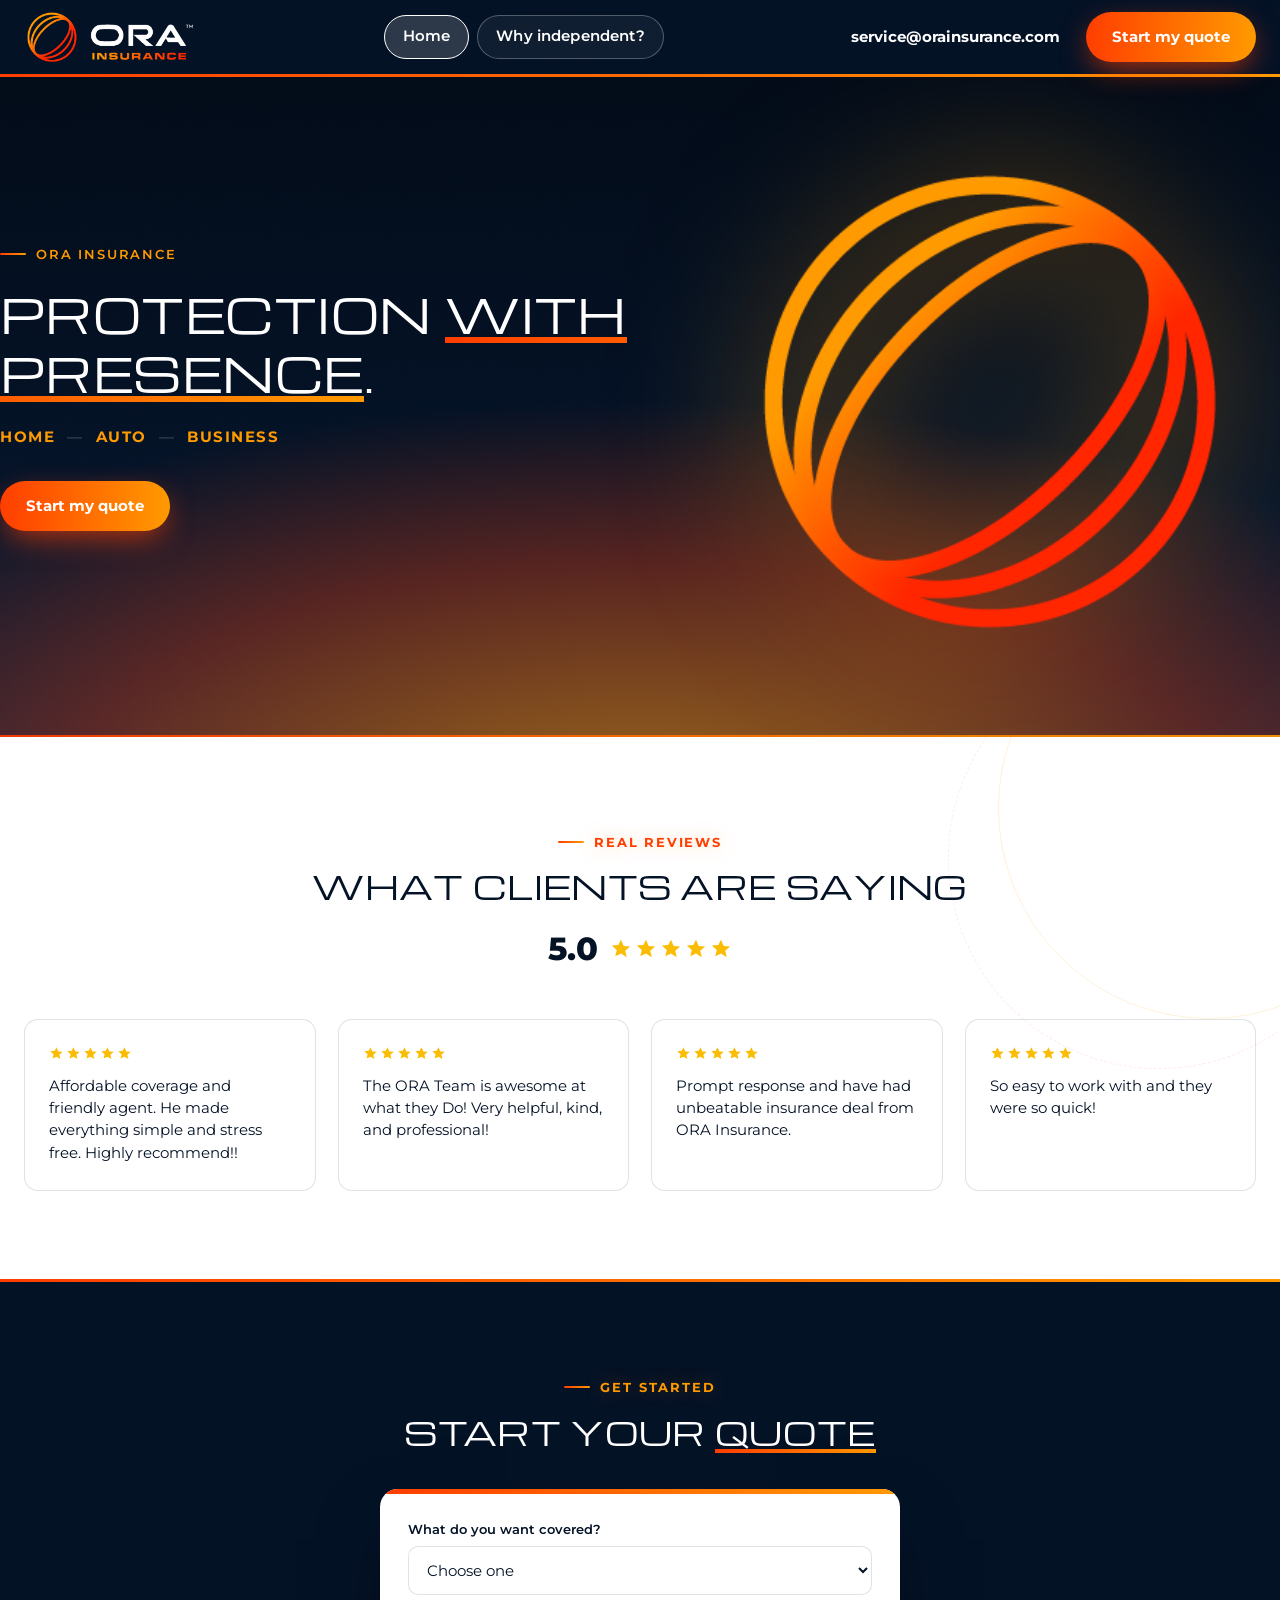
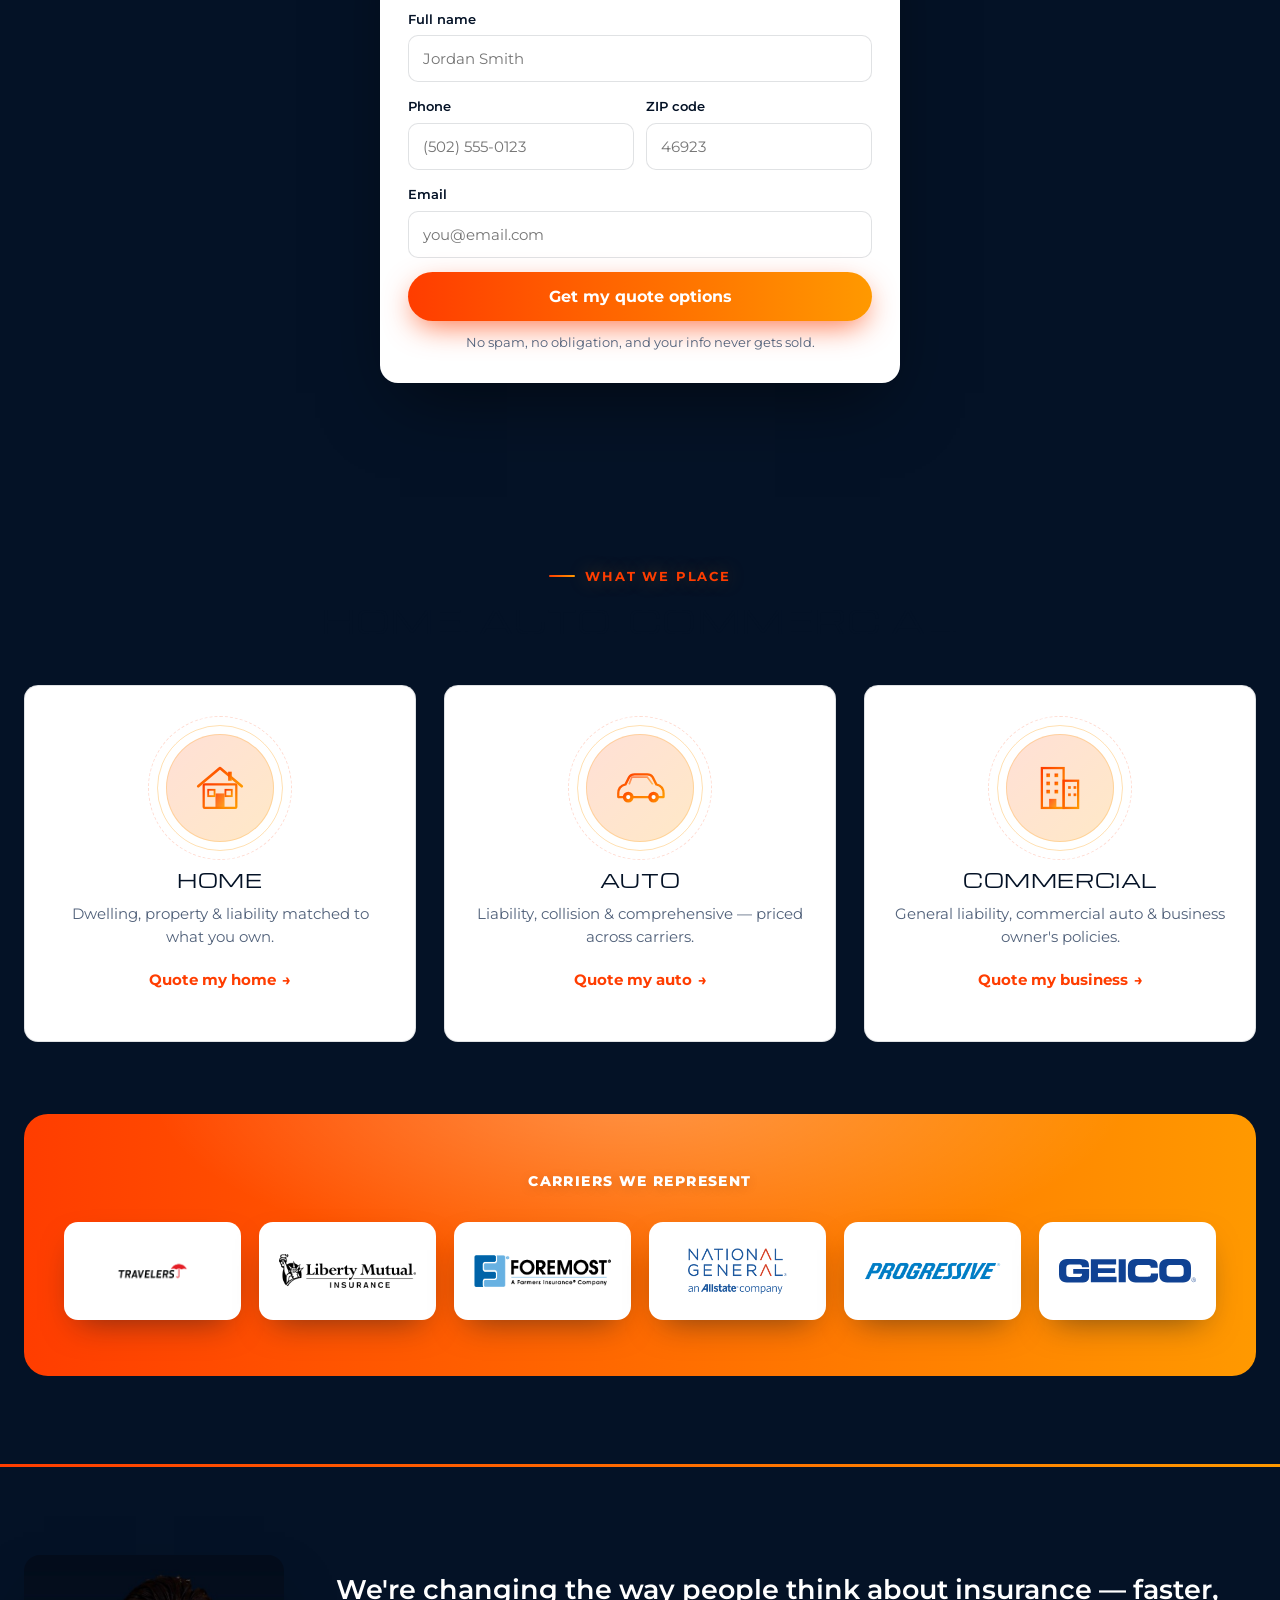
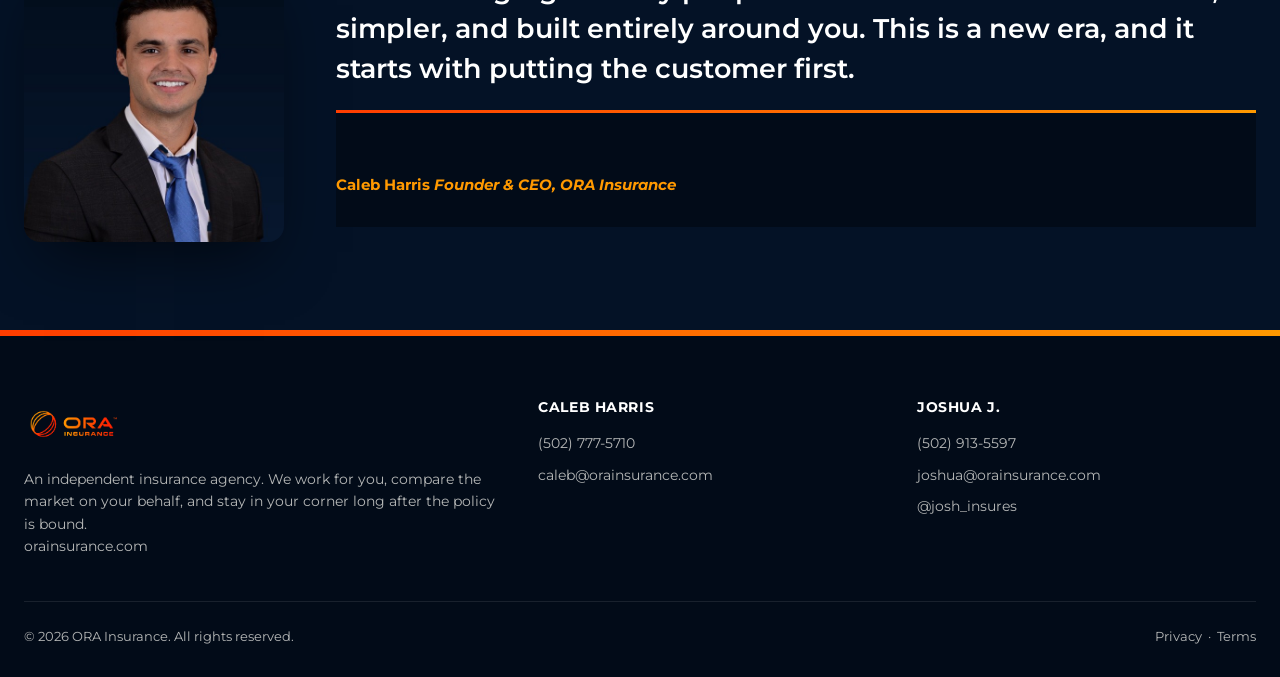
==== commit eeb1baf9: "fixed terms.html on callout" ====
--- a/index.html
+++ b/index.html
@@ -274,7 +274,7 @@
     <div class="foot-bottom">
       <small>&copy; 2026 ORA Insurance. All rights reserved.</small>
       <nav aria-label="Legal">
-        <a href="privacy.html">Privacy</a> · <a href="terms.html">Terms</a> · <a href="pages/accessibility.html">Accessibility</a>
+        <a href="privacy.html">Privacy</a> · <a href="terms.html">Terms</a> 
       </nav>
     </div>
   </div>
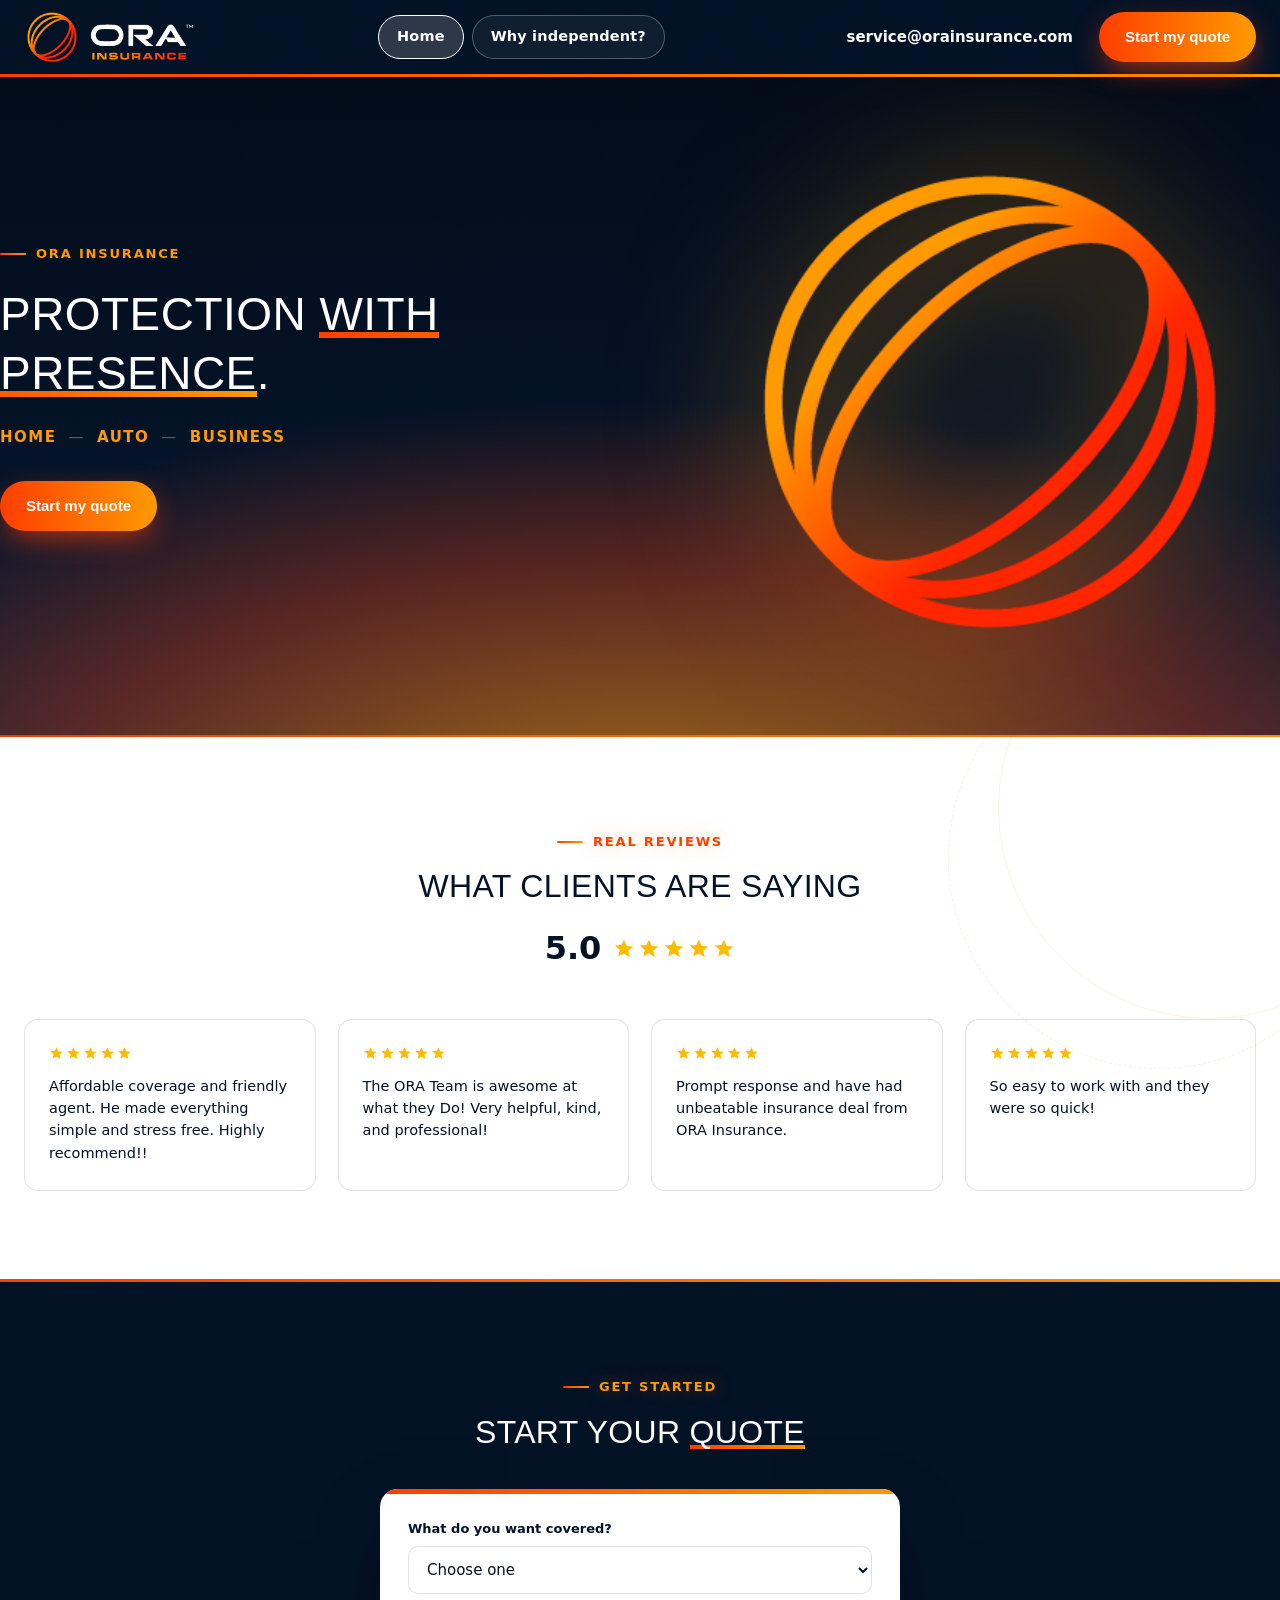
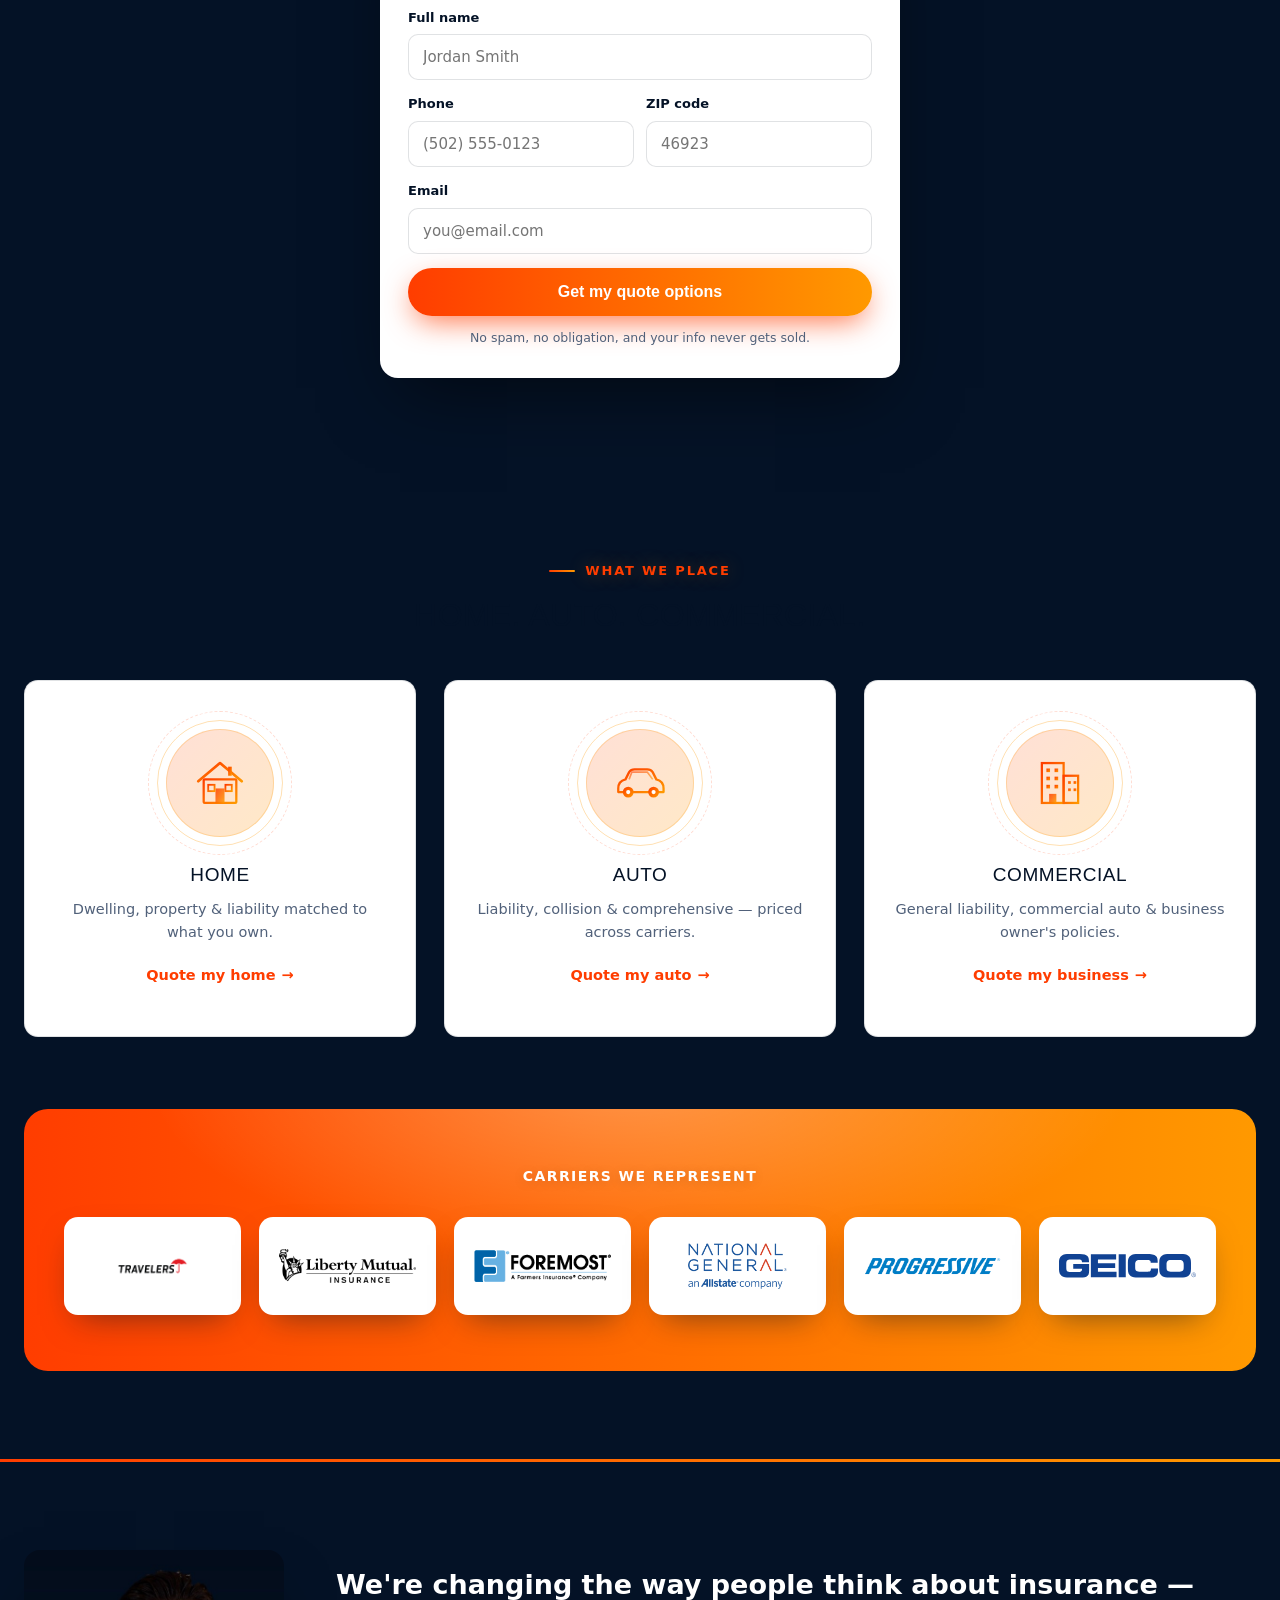
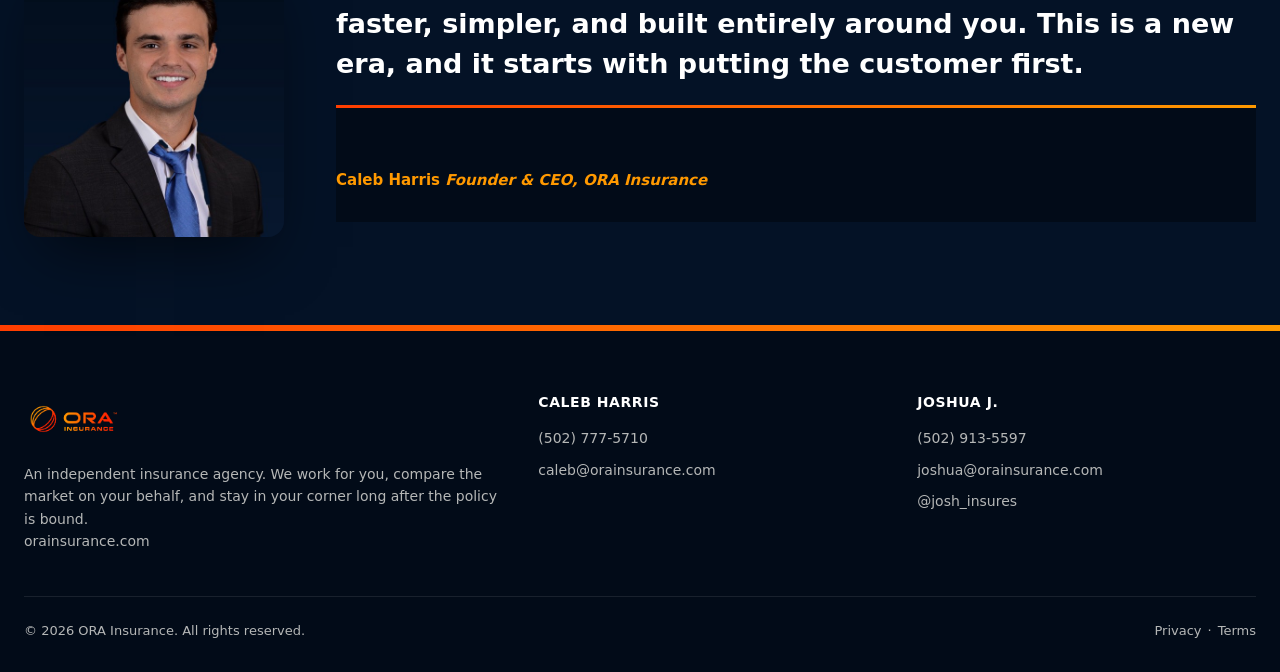
==== commit aa50e2bc: "added security Added to every <head> (after <meta name="viewport">):  CSP — restricts scripts to sel" ====
--- a/index.html
+++ b/index.html
@@ -3,6 +3,9 @@
 <head>
 <meta charset="UTF-8">
 <meta name="viewport" content="width=device-width, initial-scale=1.0">
+<meta http-equiv="Content-Security-Policy" content="default-src 'self'; script-src 'self' 'unsafe-inline'; style-src 'self' 'unsafe-inline' https://fonts.googleapis.com; font-src https://fonts.gstatic.com; form-action https://formspree.io; img-src 'self' data:; connect-src https://formspree.io;">
+<meta http-equiv="X-Frame-Options" content="SAMEORIGIN">
+<meta name="referrer" content="strict-origin-when-cross-origin">
 <meta name="keywords" content="ORA Insurance, independent agency, home insurance, auto insurance, commercial insurance">
 <title>ORA Insurance | Independent Agency — Home, Auto & Commercial</title>
 <meta name="description" content="ORA Insurance is an independent agency. One quick form, multiple top-rated carriers compared, and a real agent in your corner. Start your free quote today.">
@@ -253,7 +256,7 @@
       <div>
         <img src="[data-uri]" alt="ORA Insurance">
         <p>An independent insurance agency. We work for you, compare the market on your behalf, and stay in your corner long after the policy is bound.</p>
-        <p><a href="https://orainsurance.com">orainsurance.com</a></p>
+        <p><a href="https://orainsurance.com" target="_blank" rel="noopener noreferrer">orainsurance.com</a></p>
       </div>
       <address>
         <h4>Caleb Harris</h4>
@@ -267,7 +270,7 @@
         <ul>
           <li><a href="tel:+15029135597">(502) 913-5597</a></li>
           <li><a href="mailto:joshua@orainsurance.com">joshua@orainsurance.com</a></li>
-          <li><a href="https://instagram.com/josh_insures" target="_blank" rel="noopener">@josh_insures</a></li>
+          <li><a href="https://instagram.com/josh_insures" target="_blank" rel="noopener noreferrer">@josh_insures</a></li>
         </ul>
       </address>
     </div>
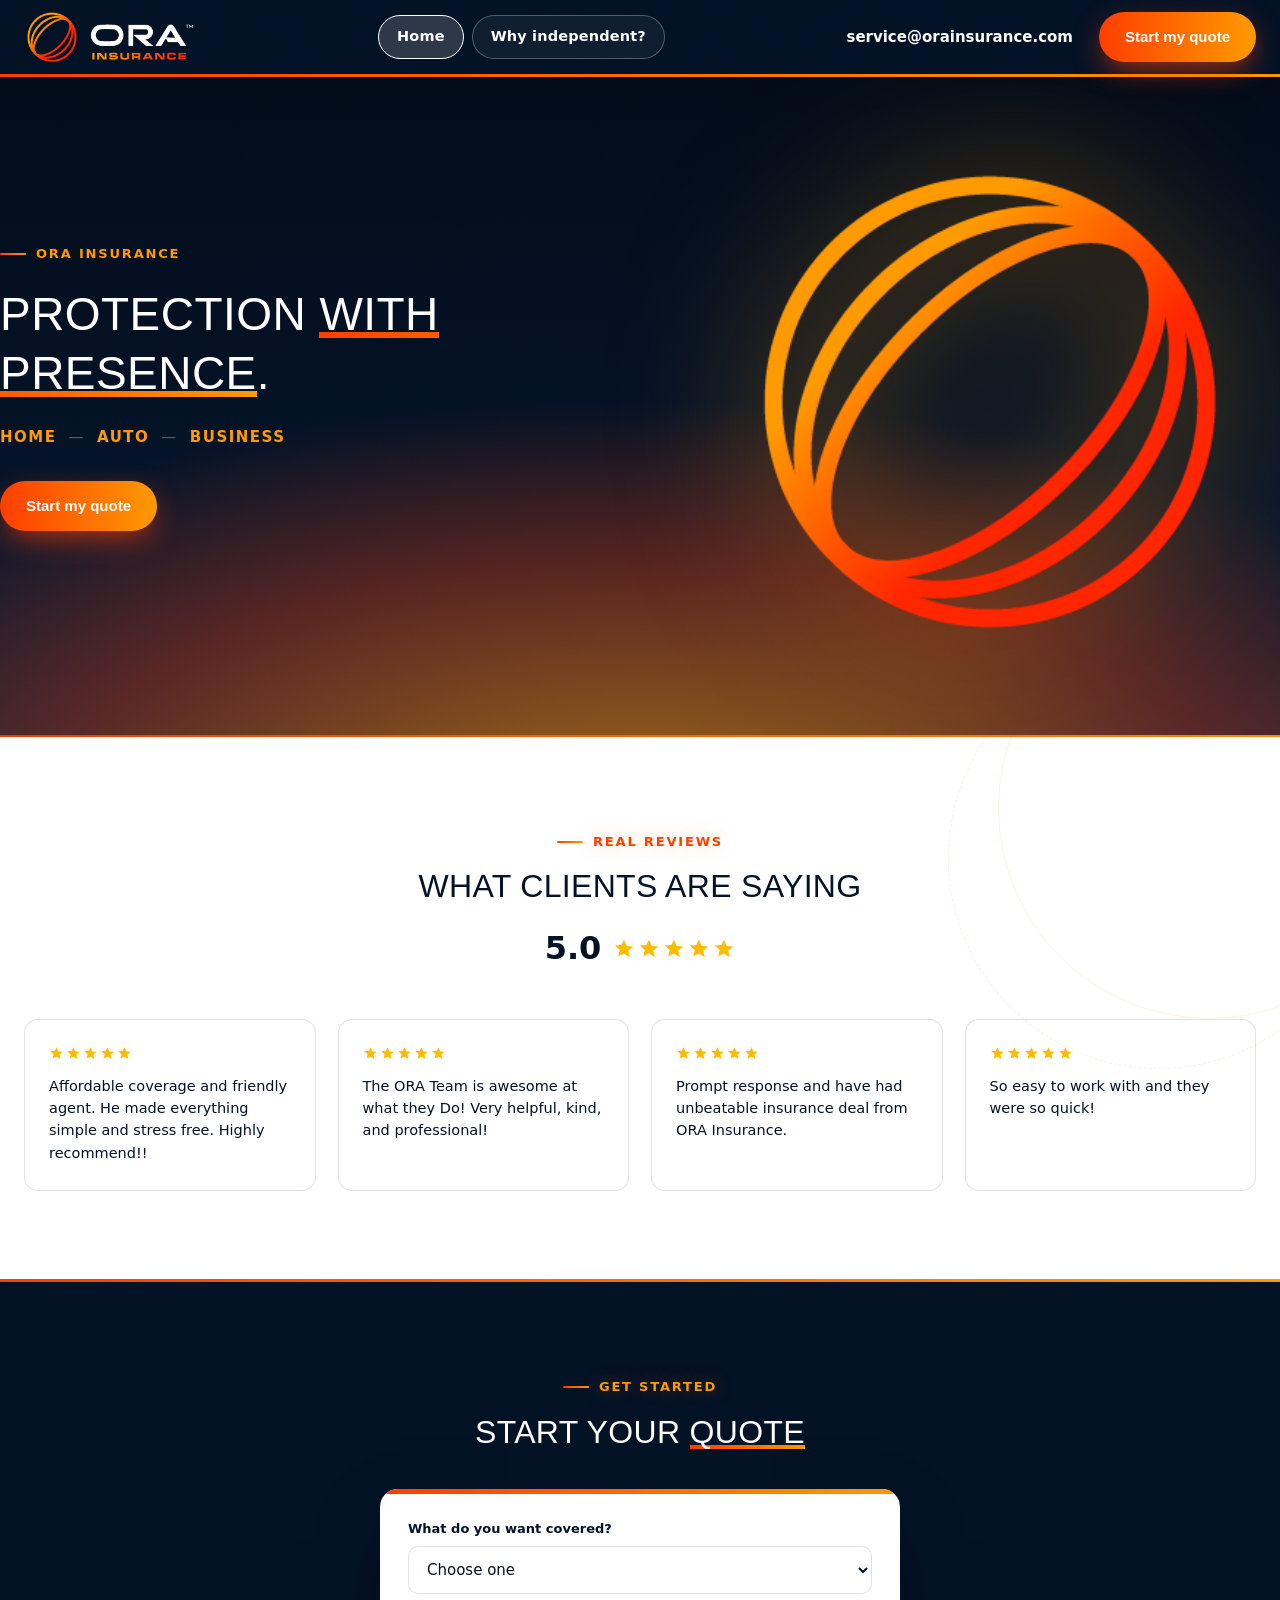
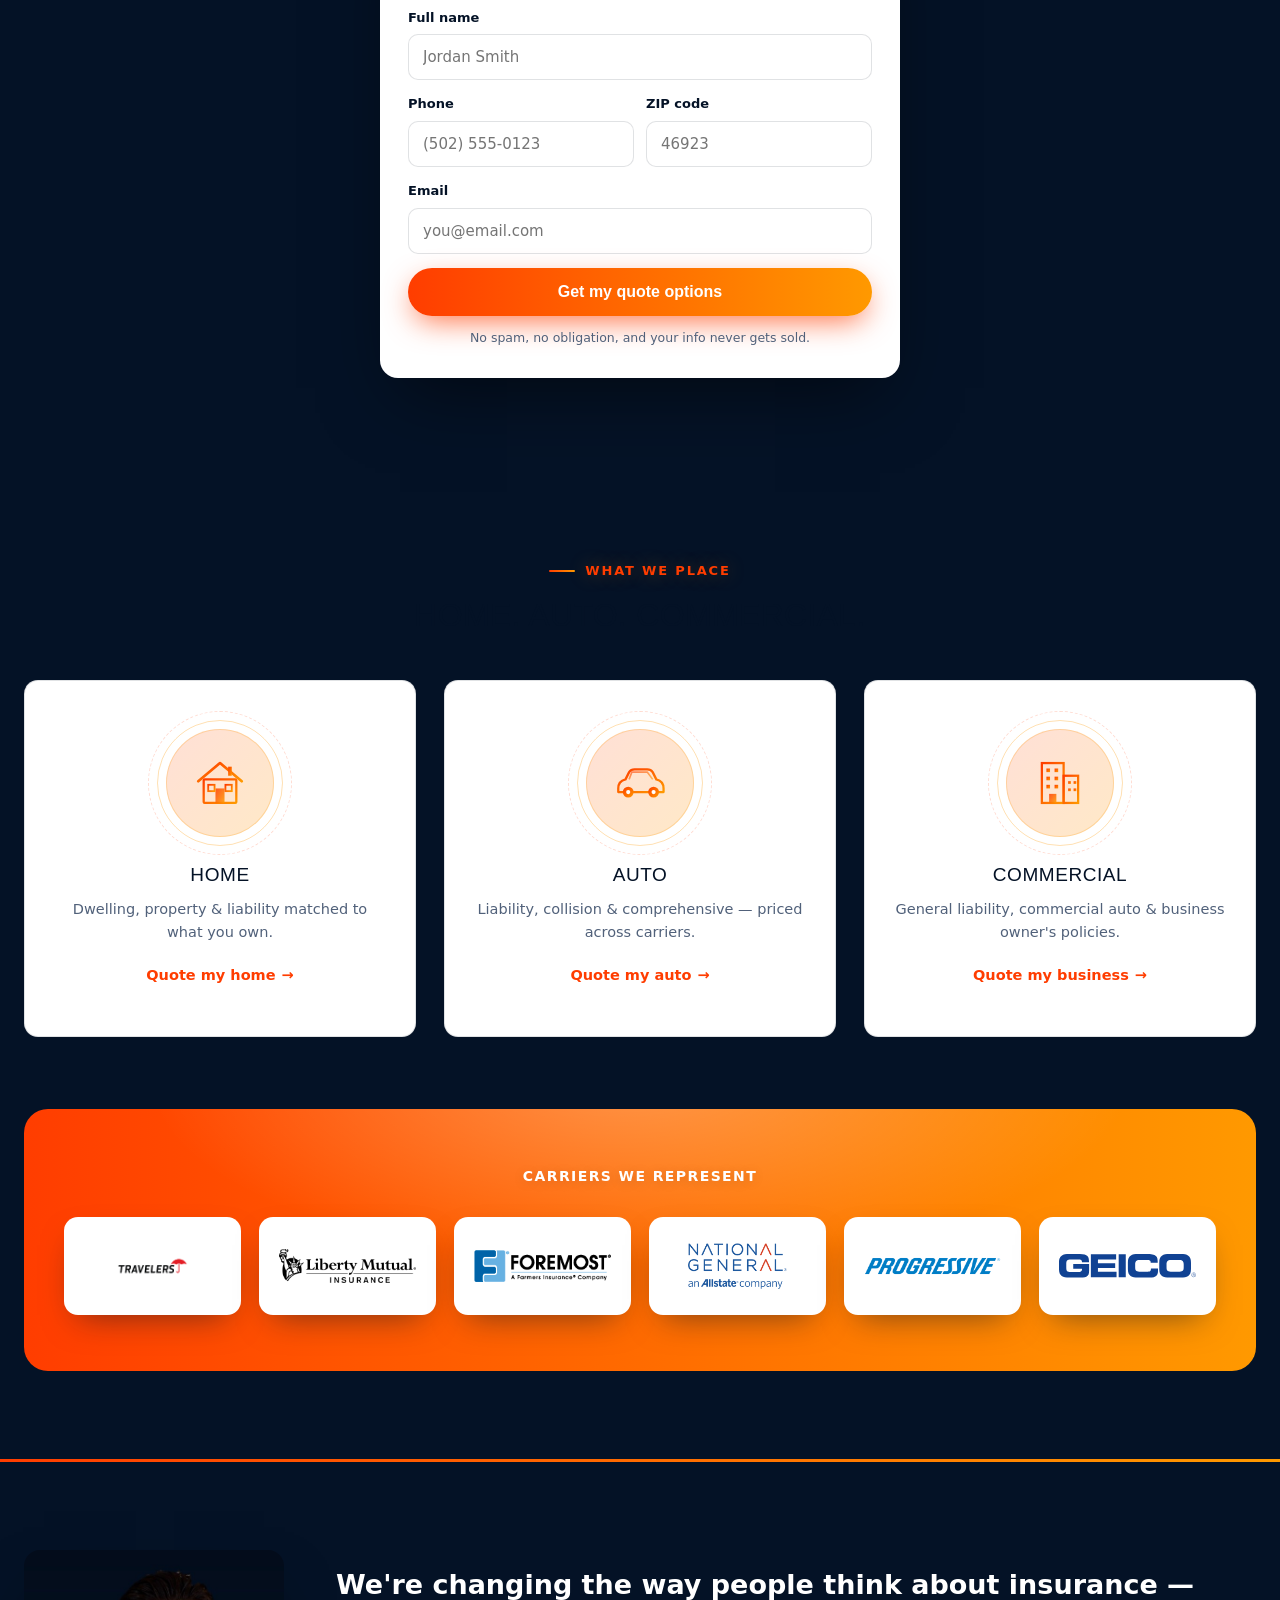
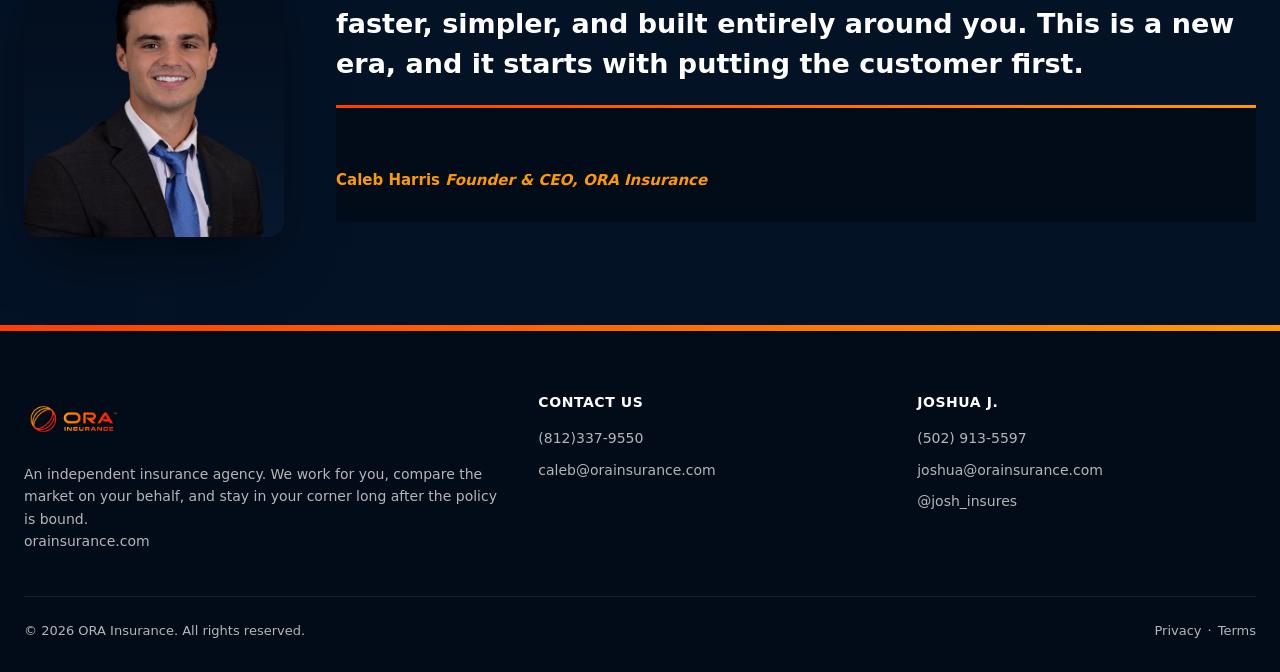
==== commit 373fb74a: "changes service number changed service number" ====
--- a/index.html
+++ b/index.html
@@ -3,16 +3,20 @@
 <head>
 <meta charset="UTF-8">
 <meta name="viewport" content="width=device-width, initial-scale=1.0">
+
 <meta http-equiv="Content-Security-Policy" content="default-src 'self'; script-src 'self' 'unsafe-inline'; style-src 'self' 'unsafe-inline' https://fonts.googleapis.com; font-src https://fonts.gstatic.com; form-action https://formspree.io; img-src 'self' data:; connect-src https://formspree.io;">
+
 <meta http-equiv="X-Frame-Options" content="SAMEORIGIN">
 <meta name="referrer" content="strict-origin-when-cross-origin">
 <meta name="keywords" content="ORA Insurance, independent agency, home insurance, auto insurance, commercial insurance">
+
 <title>ORA Insurance | Independent Agency — Home, Auto & Commercial</title>
 <meta name="description" content="ORA Insurance is an independent agency. One quick form, multiple top-rated carriers compared, and a real agent in your corner. Start your free quote today.">
+
 <link rel="preconnect" href="https://fonts.googleapis.com">
 <link rel="preconnect" href="https://fonts.gstatic.com" crossorigin>
 <link href="https://fonts.googleapis.com/css2?family=Michroma&family=Montserrat:ital,wght@0,400;0,500;0,600;0,700;1,400&display=swap" rel="stylesheet">
-<link rel="stylesheet" href="styles.css">
+<link rel="stylesheet" href="css/styles.css">
 </head>
 <body id="top">
 
@@ -30,7 +34,7 @@
     <nav aria-label="Primary">
       <ul class="nav-links" id="nav-list">
         <li><a href="index.html" class="nav-active" aria-current="page">Home</a></li>
-        <li><a href="why-independent.html">Why independent?</a></li>
+        <li><a href="pages/why-independent.html">Why independent?</a></li>
       </ul>
     </nav>
     <div class="nav-actions">
@@ -259,9 +263,9 @@
         <p><a href="https://orainsurance.com" target="_blank" rel="noopener noreferrer">orainsurance.com</a></p>
       </div>
       <address>
-        <h4>Caleb Harris</h4>
+        <h4>Contact Us</h4>
         <ul>
-          <li><a href="tel:+15027775710">(502) 777-5710</a></li>
+          <li><a href="tel:+812337-9550">(812)337-9550</a></li>
           <li><a href="mailto:caleb@orainsurance.com">caleb@orainsurance.com</a></li>
         </ul>
       </address>
@@ -277,7 +281,7 @@
     <div class="foot-bottom">
       <small>&copy; 2026 ORA Insurance. All rights reserved.</small>
       <nav aria-label="Legal">
-        <a href="privacy.html">Privacy</a> · <a href="terms.html">Terms</a> 
+        <a href="pages/privacy.html">Privacy</a> · <a href="pages/terms.html">Terms</a> 
       </nav>
     </div>
   </div>
--- a/css/styles.css
+++ b/css/styles.css
@@ -0,0 +1,1676 @@
+/*all code made in claude ai then got handed to me i tried my best*/
+
+:root {
+  --ink: #041226;
+  --ink-2: #0a2140;
+  --ember: #ff3d00;
+  --amber: #ff9900;
+  --paper: #f4f6f9;
+  --card: #ffffff;
+  --line: rgba(4, 18, 38, 0.12);
+  --slate: #51617a;
+  --slate-dim: rgba(251, 249, 244, 0.72);
+  --dawn: linear-gradient(90deg, var(--ember), var(--amber));
+  --radius: 14px;
+  --shadow: 0 14px 40px -14px rgba(4, 18, 38, 0.22);
+}
+
+* {
+  margin: 0;
+  padding: 0;
+  box-sizing: border-box;
+}
+
+html,
+body {
+  margin: 0;
+  padding: 0;
+}
+
+html {
+  scroll-behavior: smooth;
+}
+
+@media (prefers-reduced-motion: reduce) {
+  html {
+    scroll-behavior: auto;
+  }
+
+  *,
+  *::before,
+  *::after {
+    animation: none !important;
+    transition: none !important;
+  }
+}
+
+body {
+  font-family: "Montserrat", system-ui, sans-serif;
+  color: var(--ink);
+  background: var(--ink);
+  line-height: 1.6;
+  -webkit-font-smoothing: antialiased;
+  position: relative;
+}
+
+body::after {
+  content: "";
+  position: fixed;
+  inset: 0;
+  pointer-events: none;
+  z-index: 9999;
+  opacity: 0.035;
+  mix-blend-mode: overlay;
+  background-image: url("data:image/svg+xml,%3Csvg xmlns='http://www.w3.org/2000/svg' width='180' height='180'%3E%3Cfilter id='n'%3E%3CfeTurbulence type='fractalNoise' baseFrequency='0.85' numOctaves='2' stitchTiles='stitch'/%3E%3C/filter%3E%3Crect width='100%25' height='100%25' filter='url(%23n)'/%3E%3C/svg%3E");
+}
+
+img {
+  max-width: 100%;
+  display: block;
+}
+
+a {
+  color: inherit;
+  text-decoration: none;
+}
+
+:focus-visible {
+  outline: 3px solid var(--amber);
+  outline-offset: 2px;
+  border-radius: 4px;
+}
+
+h1,
+h2,
+h3 {
+  font-family: "Michroma", sans-serif;
+  font-weight: 400;
+  line-height: 1.28;
+  letter-spacing: 0.01em;
+}
+
+.wrap {
+  max-width: 1160px;
+  margin: 0 auto;
+  padding: 0 24px;
+}
+
+address {
+  font-style: normal;
+}
+
+/* ---- daybreak line: the signature divider ---- */
+.daybreak {
+  height: 3px;
+  background: var(--dawn);
+  border: 0;
+}
+
+/* underline accent on key words */
+.lit {
+  background-image: var(--dawn);
+  background-repeat: no-repeat;
+  background-size: 100% 0.14em;
+  background-position: 0 92%;
+  padding-bottom: 0.06em;
+}
+
+/* ---------- nav ---------- */
+.nav {
+  position: sticky;
+  top: 0;
+  z-index: 50;
+  background: rgba(4, 18, 38, 0.96);
+  backdrop-filter: blur(10px);
+  border-bottom: 3px solid transparent;
+  border-image: var(--dawn) 1;
+}
+
+.nav-in {
+  display: flex;
+  align-items: center;
+  justify-content: space-between;
+  height: 74px;
+}
+
+.nav-logo img {
+  height: 56px;
+  width: auto;
+}
+
+.nav-links {
+  display: flex;
+  gap: 8px;
+  align-items: center;
+  list-style: none;
+}
+
+.nav-links a {
+  font-weight: 600;
+  font-size: 14.5px;
+  letter-spacing: 0.01em;
+  padding: 9px 18px;
+  border-radius: 999px;
+  display: inline-block;
+  color: #fff;
+  border: 1.5px solid rgba(255, 255, 255, 0.28);
+  background: rgba(255, 255, 255, 0.05);
+  transition: all 0.2s ease;
+}
+
+.nav-links a:hover {
+  background: rgba(255, 255, 255, 0.14);
+  border-color: rgba(255, 255, 255, 0.5);
+  transform: translateY(-1px);
+}
+
+.nav-links a.nav-active {
+  background: rgba(255, 255, 255, 0.16);
+  border-color: #fff;
+}
+
+.nav-links a.nav-active:hover {
+  transform: none;
+}
+
+.nav-actions {
+  display: flex;
+  align-items: center;
+  gap: 26px;
+}
+
+.nav-phone {
+  font-weight: 700;
+  font-size: 15px;
+  white-space: nowrap;
+  color: #fff;
+}
+
+.btn {
+  display: inline-block;
+  font-weight: 700;
+  font-size: 15px;
+  padding: 13px 26px;
+  border-radius: 999px;
+  border: 0;
+  cursor: pointer;
+  transition: transform 0.15s ease, box-shadow 0.15s ease, filter 0.15s ease;
+  font-family: "Montserrat", sans-serif;
+}
+
+.btn:hover {
+  transform: translateY(-1px);
+}
+
+.btn-sun {
+  background: var(--dawn);
+  color: #fff;
+  box-shadow: 0 10px 30px -6px rgba(255, 61, 0, 0.75);
+}
+
+.btn-sun:hover {
+  filter: brightness(1.05);
+}
+
+.btn-ghost {
+  background: transparent;
+  color: #fff;
+  border: 1.5px solid rgba(255, 255, 255, 0.4);
+}
+
+.btn-ghost:hover {
+  border-color: var(--amber);
+  color: var(--amber);
+}
+
+@media (max-width: 1000px) {
+  .nav-links {
+    display: none;
+  }
+}
+
+@media (max-width: 750px) {
+  .nav-phone {
+    display: none;
+  }
+
+  .nav-logo img {
+    height: 48px;
+  }
+}
+
+/* ---------- hero ---------- */
+.hero {
+  position: relative;
+  color: #fff;
+  overflow: hidden;
+  padding: 0;
+  background:
+    radial-gradient(1300px 560px at 50% 112%, rgba(255, 153, 0, 0.6), rgba(255, 61, 0, 0.32) 45%, transparent 74%),
+    linear-gradient(180deg, #020b18 0%, var(--ink) 55%, #0b1e3a 100%);
+}
+
+.hero::after {
+  /* horizon line the sun rises over */
+  content: "";
+  position: absolute;
+  left: 0;
+  right: 0;
+  bottom: 0;
+  height: 2px;
+  background: var(--dawn);
+  opacity: 0.9;
+}
+
+.spin-mark {
+  display: flex;
+  align-items: center;
+  justify-content: center;
+  position: relative;
+  z-index: 1;
+}
+
+.spin-mark img {
+  width: min(480px, 85%);
+  height: auto;
+  filter: drop-shadow(0 0 70px rgba(255, 153, 0, 0.55));
+  animation: ora-spin 22s linear infinite;
+}
+
+@keyframes ora-spin {
+  from {
+    transform: rotate(0deg);
+  }
+
+  to {
+    transform: rotate(360deg);
+  }
+}
+
+@media (prefers-reduced-motion: reduce) {
+  .spin-mark img {
+    animation: none;
+  }
+}
+
+.hero-in {
+  display: grid;
+  grid-template-columns: 1.05fr 0.95fr;
+  gap: 56px;
+  padding: 84px 0 96px;
+  align-items: center;
+  position: relative;
+  z-index: 1;
+}
+
+.lob-tags {
+  font-size: 15px;
+  font-weight: 700;
+  letter-spacing: 0.1em;
+  text-transform: uppercase;
+  color: var(--amber);
+  margin: 22px 0 32px;
+  display: flex;
+  gap: 12px;
+  align-items: center;
+}
+
+.lob-tags span {
+  color: rgba(255, 255, 255, 0.3);
+  font-weight: 400;
+}
+
+.eyebrow {
+  display: inline-flex;
+  align-items: center;
+  gap: 10px;
+  font-size: 13px;
+  font-weight: 600;
+  letter-spacing: 0.14em;
+  text-transform: uppercase;
+  color: var(--amber);
+  margin-bottom: 20px;
+}
+
+.eyebrow::before {
+  content: "";
+  width: 26px;
+  height: 2px;
+  background: var(--dawn);
+  border-radius: 2px;
+}
+
+.hero h1 {
+  font-size: clamp(23px, 3.2vw, 40px);
+  text-transform: uppercase;
+  margin-bottom: 22px;
+}
+
+.hero .sub {
+  font-size: 18px;
+  color: var(--slate-dim);
+  max-width: 52ch;
+  margin-bottom: 28px;
+}
+
+.hero-ctas {
+  display: flex;
+  gap: 14px;
+  flex-wrap: wrap;
+  margin-bottom: 34px;
+}
+
+.chips {
+  display: flex;
+  flex-wrap: wrap;
+  gap: 10px 22px;
+  list-style: none;
+}
+
+.chips li {
+  display: flex;
+  align-items: center;
+  gap: 8px;
+  font-size: 14px;
+  color: var(--slate-dim);
+  font-weight: 500;
+}
+
+.chips svg {
+  flex: none;
+}
+
+/* quote card */
+.quote-section {
+  background: var(--ink);
+  color: #fff;
+}
+
+.quote-section .h2 {
+  color: #fff;
+}
+
+.quote-section .lede {
+  color: var(--slate-dim);
+}
+
+.quote-section .kicker {
+  color: var(--amber);
+}
+
+.quote-section .kicker::before {
+  background: var(--dawn);
+}
+
+.quote-card {
+  background: var(--card);
+  color: var(--ink);
+  border-radius: 18px;
+  padding: 30px 28px;
+  box-shadow: 0 30px 70px -20px rgba(0, 0, 0, 0.55);
+  position: relative;
+  overflow: hidden;
+  max-width: 520px;
+  text-align: left;
+}
+
+#quote .quote-card {
+  margin: 36px auto 0;
+}
+
+.quote-card::before {
+  content: "";
+  position: absolute;
+  top: 0;
+  left: 0;
+  right: 0;
+  height: 5px;
+  background: var(--dawn);
+}
+
+.quote-card h2 {
+  font-size: 17px;
+  margin-bottom: 8px;
+}
+
+.quote-card .qsub {
+  font-size: 14px;
+  color: var(--slate);
+  margin-bottom: 20px;
+}
+
+.field {
+  margin-bottom: 14px;
+}
+
+.field label {
+  display: block;
+  font-size: 13px;
+  font-weight: 600;
+  margin-bottom: 6px;
+}
+
+.field input,
+.field select {
+  width: 100%;
+  padding: 13px 14px;
+  font-size: 15px;
+  font-family: inherit;
+  color: var(--ink);
+  border: 1.5px solid var(--line);
+  border-radius: 10px;
+  background: #fff;
+  transition: border-color 0.15s ease;
+}
+
+.field input:focus,
+.field select:focus {
+  border-color: var(--amber);
+  outline: none;
+  box-shadow: 0 0 0 3px rgba(255, 153, 0, 0.18);
+}
+
+.field-row {
+  display: grid;
+  grid-template-columns: 1fr 1fr;
+  gap: 12px;
+}
+
+.quote-card .btn {
+  width: 100%;
+  font-size: 16px;
+  padding: 15px;
+}
+
+.fine {
+  font-size: 12.5px;
+  color: var(--slate);
+  text-align: center;
+  margin-top: 12px;
+}
+
+.form-note {
+  display: none;
+  margin-top: 14px;
+  padding: 14px;
+  border-radius: 10px;
+  font-size: 14px;
+  font-weight: 500;
+}
+
+.form-note.ok {
+  display: block;
+  background: #eaf7ec;
+  color: #14532d;
+  border: 1px solid #bbe5c4;
+}
+
+.form-note.err {
+  display: block;
+  background: #fdeeea;
+  color: #7f1d1d;
+  border: 1px solid #f5c6b8;
+}
+
+@media (max-width: 1000px) {
+  .hero-in {
+    grid-template-columns: 1fr;
+    gap: 44px;
+    padding: 60px 0 72px;
+  }
+}
+
+/* ---------- trust strip ---------- */
+/* ---------- sections ---------- */
+section {
+  padding: 88px 0;
+}
+
+.kicker {
+  font-size: 13px;
+  font-weight: 700;
+  letter-spacing: 0.14em;
+  text-transform: uppercase;
+  color: var(--ember);
+  display: inline-flex;
+  align-items: center;
+  gap: 10px;
+  margin-bottom: 14px;
+  text-shadow: 0 0 18px rgba(255, 153, 0, 0.35);
+}
+
+.kicker::before {
+  content: "";
+  width: 26px;
+  height: 2px;
+  background: var(--dawn);
+  border-radius: 2px;
+}
+
+.h2 {
+  font-size: clamp(19px, 2.4vw, 28px);
+  text-transform: uppercase;
+  margin-bottom: 16px;
+  max-width: 30ch;
+}
+
+.lede {
+  font-size: 17px;
+  color: var(--slate);
+  max-width: 62ch;
+}
+
+.center {
+  text-align: center;
+}
+
+.center .h2,
+.center .lede {
+  margin-left: auto;
+  margin-right: auto;
+}
+
+.center .kicker {
+  justify-content: center;
+}
+
+/* coverage */
+.big-cards {
+  display: grid;
+  grid-template-columns: repeat(3, 1fr);
+  gap: 28px;
+  margin-top: 44px;
+  list-style: none;
+}
+
+.big-card {
+  background: var(--card);
+  border: 1px solid var(--line);
+  border-radius: var(--radius);
+  padding: 48px 30px;
+  text-align: center;
+  transition: transform 0.18s ease, box-shadow 0.18s ease;
+}
+
+.big-card:hover {
+  transform: translateY(-4px);
+  box-shadow: var(--shadow);
+}
+
+.big-card-ic {
+  width: 108px;
+  height: 108px;
+  border-radius: 50%;
+  display: grid;
+  place-items: center;
+  margin: 0 auto 26px;
+  background: linear-gradient(135deg, rgba(255, 61, 0, 0.16), rgba(255, 153, 0, 0.22));
+  box-shadow: 0 0 0 1px rgba(255, 153, 0, 0.25) inset;
+  position: relative;
+}
+
+.big-card-ic::before {
+  content: "";
+  position: absolute;
+  inset: -9px;
+  border-radius: 50%;
+  border: 1.5px solid rgba(255, 153, 0, 0.3);
+}
+
+.big-card-ic::after {
+  content: "";
+  position: absolute;
+  inset: -18px;
+  border-radius: 50%;
+  border: 1px dashed rgba(255, 61, 0, 0.18);
+}
+
+.big-card h3 {
+  font-size: 19px;
+  letter-spacing: 0.03em;
+  text-transform: uppercase;
+  margin-bottom: 10px;
+}
+
+.big-card p {
+  font-size: 14.5px;
+  color: var(--slate);
+  margin-bottom: 18px;
+}
+
+.go {
+  font-weight: 700;
+  font-size: 14.5px;
+  color: var(--ember);
+  display: inline-flex;
+  align-items: center;
+  gap: 6px;
+}
+
+.go:hover {
+  gap: 10px;
+}
+
+@media (max-width: 1000px) {
+  .big-cards {
+    grid-template-columns: 1fr;
+  }
+}
+
+.carriers {
+  margin-top: 72px;
+  padding: 56px 40px;
+  border-radius: 24px;
+  background: var(--dawn);
+  position: relative;
+  overflow: hidden;
+}
+
+.carriers::before {
+  content: "";
+  position: absolute;
+  inset: 0;
+  background: radial-gradient(700px 260px at 50% -10%, rgba(255, 255, 255, 0.28), transparent 70%);
+  pointer-events: none;
+}
+
+.carriers-label {
+  display: block;
+  font-size: 14px;
+  font-weight: 800;
+  letter-spacing: 0.1em;
+  text-transform: uppercase;
+  color: #fff;
+  margin-bottom: 30px;
+  position: relative;
+  text-shadow: 0 2px 12px rgba(0, 0, 0, 0.15);
+}
+
+.carriers-grid {
+  display: grid;
+  grid-template-columns: repeat(6, 1fr);
+  gap: 18px;
+  position: relative;
+  list-style: none;
+}
+
+.carrier-badge {
+  background: #fff;
+  border-radius: 14px;
+  padding: 26px 20px;
+  text-align: center;
+  transition: transform 0.18s ease, box-shadow 0.18s ease;
+  display: flex;
+  align-items: center;
+  justify-content: center;
+  min-height: 88px;
+  box-shadow: 0 14px 34px -14px rgba(4, 18, 38, 0.55);
+}
+
+.carrier-badge:hover {
+  transform: translateY(-5px) scale(1.03);
+  box-shadow: 0 20px 44px -14px rgba(4, 18, 38, 0.7);
+}
+
+.carrier-badge img,
+.carrier-badge svg {
+  max-width: 100%;
+  max-height: 46px;
+  width: auto;
+  height: auto;
+  overflow: visible;
+}
+
+@media (max-width: 1000px) {
+  .carriers-grid {
+    grid-template-columns: repeat(3, 1fr);
+  }
+
+  .carriers {
+    padding: 44px 22px;
+  }
+}
+
+@media (max-width: 750px) {
+  .carriers-grid {
+    grid-template-columns: repeat(2, 1fr);
+  }
+}
+
+/* why independent */
+.why {
+  background: var(--ink);
+  color: #fff;
+  position: relative;
+}
+
+.why .lede {
+  color: var(--slate-dim);
+}
+
+.why-grid {
+  display: grid;
+  grid-template-columns: 1fr 1fr;
+  gap: 60px;
+  align-items: center;
+}
+
+.why-points {
+  display: grid;
+  gap: 26px;
+  margin-top: 36px;
+}
+
+.point {
+  display: flex;
+  gap: 18px;
+}
+
+.point-ic {
+  width: 44px;
+  height: 44px;
+  border-radius: 12px;
+  flex: none;
+  display: grid;
+  place-items: center;
+  background: linear-gradient(135deg, rgba(255, 61, 0, 0.4), rgba(255, 153, 0, 0.4));
+  box-shadow: 0 0 24px -6px rgba(255, 153, 0, 0.6);
+}
+
+.point h3 {
+  font-size: 14px;
+  margin-bottom: 6px;
+}
+
+.point p {
+  font-size: 14.5px;
+  color: var(--slate-dim);
+}
+
+.compare {
+  background: var(--ink-2);
+  border: 1px solid rgba(255, 255, 255, 0.09);
+  border-radius: 16px;
+  overflow: hidden;
+}
+
+.compare-head {
+  display: grid;
+  grid-template-columns: 1.2fr 1fr 1fr;
+  font-size: 13px;
+  font-weight: 700;
+  letter-spacing: 0.04em;
+  padding: 16px 20px;
+  border-bottom: 1px solid rgba(255, 255, 255, 0.09);
+  color: var(--slate-dim);
+  text-transform: uppercase;
+}
+
+.compare-head span:last-child {
+  background: var(--dawn);
+  -webkit-background-clip: text;
+  background-clip: text;
+  color: transparent;
+}
+
+.compare-row {
+  display: grid;
+  grid-template-columns: 1.2fr 1fr 1fr;
+  padding: 15px 20px;
+  font-size: 14px;
+  border-bottom: 1px solid rgba(255, 255, 255, 0.07);
+  align-items: center;
+}
+
+.compare-row:last-child {
+  border-bottom: 0;
+}
+
+.compare-row .lbl {
+  color: var(--slate-dim);
+}
+
+.compare-row .no {
+  color: rgba(251, 249, 244, 0.45);
+}
+
+.compare-row .yes {
+  font-weight: 600;
+  color: #fff;
+  display: flex;
+  align-items: center;
+  gap: 7px;
+}
+
+@media (max-width: 1000px) {
+  .why-grid {
+    grid-template-columns: 1fr;
+    gap: 44px;
+  }
+}
+
+/* process */
+.process {
+  background: var(--ink);
+  color: #fff;
+}
+
+.process .lede {
+  color: var(--slate-dim);
+}
+
+.steps {
+  display: grid;
+  grid-template-columns: repeat(3, 1fr);
+  gap: 20px;
+  margin-top: 44px;
+  counter-reset: step;
+}
+
+.step {
+  background: var(--card);
+  border: 1px solid var(--line);
+  border-radius: var(--radius);
+  padding: 30px 26px;
+  position: relative;
+  counter-increment: step;
+}
+
+.step::before {
+  content: counter(step, decimal-leading-zero);
+  font-family: "Michroma", sans-serif;
+  font-size: 14px;
+  display: inline-grid;
+  place-items: center;
+  width: 42px;
+  height: 42px;
+  border-radius: 50%;
+  background: var(--dawn);
+  color: #fff;
+  margin-bottom: 18px;
+}
+
+.step h3 {
+  font-size: 14px;
+  margin-bottom: 10px;
+}
+
+.step p {
+  font-size: 14.5px;
+  color: var(--slate);
+}
+
+@media (max-width: 1000px) {
+  .steps {
+    grid-template-columns: 1fr;
+  }
+}
+
+/* meet */
+.meet {
+  background: var(--ink);
+  color: #fff;
+}
+
+.meet .h2 {
+  color: #fff;
+}
+
+.meet .lede {
+  color: var(--slate-dim);
+}
+
+.meet .kicker {
+  color: var(--amber);
+}
+
+.meet .kicker::before {
+  background: var(--dawn);
+}
+
+.agents {
+  display: grid;
+  grid-template-columns: repeat(2, minmax(0, 420px));
+  gap: 28px;
+  justify-content: center;
+  margin-top: 44px;
+  text-align: left;
+}
+
+.agent-card {
+  background: var(--card);
+  border: 1px solid var(--line);
+  border-radius: 18px;
+  overflow: hidden;
+  box-shadow: var(--shadow);
+  display: flex;
+  flex-direction: column;
+}
+
+.agent-card img {
+  width: 100%;
+  height: 340px;
+  object-fit: cover;
+  object-position: center 20%;
+}
+
+.agent-body {
+  padding: 26px 26px 28px;
+  border-top: 4px solid transparent;
+  background:
+    linear-gradient(var(--card), var(--card)) padding-box,
+    var(--dawn) border-box;
+}
+
+.agent-body h3 {
+  font-size: 16px;
+  margin-bottom: 6px;
+}
+
+.agent-role {
+  display: inline-block;
+  font-size: 12px;
+  font-weight: 700;
+  letter-spacing: 0.12em;
+  text-transform: uppercase;
+  color: var(--ember);
+  margin-bottom: 12px;
+}
+
+.agent-body p {
+  font-size: 14.5px;
+  color: var(--slate);
+  margin-bottom: 18px;
+}
+
+.agent-links {
+  display: grid;
+  gap: 9px;
+}
+
+.agent-links a {
+  display: flex;
+  align-items: center;
+  gap: 9px;
+  font-weight: 600;
+  font-size: 14px;
+}
+
+.agent-links a:hover {
+  color: var(--ember);
+}
+
+@media (max-width: 1000px) {
+  .agents {
+    grid-template-columns: 1fr;
+    max-width: 420px;
+    margin-left: auto;
+    margin-right: auto;
+  }
+}
+
+/* testimonials */
+.quotes {
+  display: grid;
+  grid-template-columns: repeat(3, 1fr);
+  gap: 20px;
+  margin-top: 44px;
+}
+
+.tcard {
+  background: var(--card);
+  border: 1px solid var(--line);
+  border-radius: var(--radius);
+  padding: 28px 26px;
+  display: flex;
+  flex-direction: column;
+}
+
+.stars {
+  color: var(--amber);
+  letter-spacing: 2px;
+  font-size: 15px;
+  margin-bottom: 14px;
+}
+
+.tcard p {
+  font-size: 15px;
+  color: var(--ink);
+  margin-bottom: 20px;
+}
+
+.tcard .who {
+  margin-top: auto;
+  display: flex;
+  align-items: center;
+  gap: 12px;
+}
+
+.avatar {
+  width: 42px;
+  height: 42px;
+  border-radius: 50%;
+  background: var(--dawn);
+  color: #fff;
+  display: grid;
+  place-items: center;
+  font-weight: 700;
+  font-size: 14px;
+}
+
+.who b {
+  display: block;
+  font-size: 14.5px;
+}
+
+.who span {
+  font-size: 13px;
+  color: var(--slate);
+}
+
+@media (max-width: 1000px) {
+  .quotes {
+    grid-template-columns: 1fr;
+  }
+}
+
+/* final CTA */
+.cta {
+  color: #fff;
+  text-align: center;
+  position: relative;
+  overflow: hidden;
+  background:
+    radial-gradient(1000px 480px at 50% 122%, rgba(255, 153, 0, 0.58), rgba(255, 61, 0, 0.3) 45%, transparent 74%),
+    linear-gradient(180deg, var(--ink) 0%, #071a33 100%);
+}
+
+.cta .h2 {
+  max-width: 26ch;
+  margin: 0 auto 14px;
+}
+
+.cta .lede {
+  color: var(--slate-dim);
+  margin: 0 auto 30px;
+}
+
+.cta-btns {
+  display: flex;
+  gap: 14px;
+  justify-content: center;
+  flex-wrap: wrap;
+  margin-bottom: 34px;
+}
+
+.cta-phone {
+  font-family: "Michroma", sans-serif;
+  font-size: clamp(20px, 3vw, 30px);
+}
+
+.cta-phone-sub {
+  font-size: 14px;
+  color: var(--slate-dim);
+  margin-top: 6px;
+}
+
+/* footer */
+/* ceo quote */
+.ceo-section {
+  background: var(--ink);
+  color: #fff;
+}
+
+.ceo-grid {
+  display: grid;
+  grid-template-columns: 260px 1fr;
+  gap: 52px;
+  align-items: center;
+}
+
+.ceo-photo {
+  width: 100%;
+  border-radius: 16px;
+  box-shadow: 0 30px 60px -20px rgba(0, 0, 0, 0.6);
+  display: block;
+}
+
+.ceo-quote-mark {
+  font-family: Georgia, serif;
+  font-size: 64px;
+  color: var(--amber);
+  line-height: 0.6;
+  display: block;
+  margin-bottom: 6px;
+}
+
+.ceo-quote-big {
+  font-size: clamp(19px, 2.4vw, 27px);
+  line-height: 1.45;
+  font-weight: 600;
+  margin-bottom: 22px;
+}
+
+.ceo-attr {
+  font-size: 15px;
+  font-weight: 700;
+  color: var(--amber);
+  font-style: normal;
+}
+
+.ceo-attr span {
+  display: block;
+  font-weight: 500;
+  color: var(--slate-dim);
+  font-size: 13.5px;
+  margin-top: 3px;
+}
+
+@media (max-width: 750px) {
+  .ceo-grid {
+    grid-template-columns: 1fr;
+    text-align: center;
+  }
+
+  .ceo-photo {
+    max-width: 220px;
+    margin: 0 auto;
+  }
+}
+
+/* reviews */
+.reviews {
+  background: #fff;
+  position: relative;
+  overflow: hidden;
+}
+
+.reviews::before {
+  content: "";
+  position: absolute;
+  top: -140px;
+  right: -140px;
+  width: 420px;
+  height: 420px;
+  border-radius: 50%;
+  border: 1.5px solid rgba(255, 153, 0, 0.14);
+  pointer-events: none;
+}
+
+.reviews::after {
+  content: "";
+  position: absolute;
+  top: -90px;
+  right: -90px;
+  width: 420px;
+  height: 420px;
+  border-radius: 50%;
+  border: 1px dashed rgba(255, 61, 0, 0.1);
+  pointer-events: none;
+}
+
+.reviews-rating {
+  display: flex;
+  align-items: center;
+  justify-content: center;
+  gap: 12px;
+  margin-top: 8px;
+  margin-bottom: 44px;
+  flex-wrap: wrap;
+}
+
+.reviews-score {
+  font-size: 32px;
+  font-weight: 800;
+  color: var(--ink);
+}
+
+.reviews-stars {
+  display: flex;
+  gap: 3px;
+}
+
+.reviews-stars svg {
+  width: 22px;
+  height: 22px;
+}
+
+.review-cards {
+  display: grid;
+  grid-template-columns: repeat(4, 1fr);
+  gap: 22px;
+  list-style: none;
+}
+
+.review-card {
+  background: var(--card);
+  border: 1px solid var(--line);
+  border-radius: var(--radius);
+  padding: 26px 24px;
+  text-align: left;
+}
+
+.review-card .stars {
+  display: flex;
+  gap: 2px;
+  margin-bottom: 14px;
+}
+
+.review-card .stars svg {
+  width: 15px;
+  height: 15px;
+}
+
+.review-card p {
+  font-size: 14.5px;
+  color: var(--ink);
+  line-height: 1.55;
+  margin-bottom: 0;
+}
+
+@media (max-width: 1000px) {
+  .review-cards {
+    grid-template-columns: repeat(2, 1fr);
+  }
+}
+
+@media (max-width: 750px) {
+  .review-cards {
+    grid-template-columns: 1fr;
+  }
+}
+
+@media (max-width: 750px) {
+  .reviews {
+    padding-top: 44px;
+  }
+}
+
+footer {
+  background: #020b18;
+  color: var(--slate-dim);
+  padding: 60px 0 30px;
+  font-size: 14px;
+  border-top: 3px solid;
+  border-image: var(--dawn) 1;
+}
+
+.foot-grid {
+  display: grid;
+  grid-template-columns: 1.4fr 1fr 1fr;
+  gap: 40px;
+  margin-bottom: 44px;
+}
+
+footer a {
+  word-break: break-word;
+}
+
+.foot-grid img {
+  height: 56px;
+  width: auto;
+  margin-bottom: 16px;
+}
+
+footer h4 {
+  color: #fff;
+  font-size: 14px;
+  font-weight: 700;
+  margin-bottom: 14px;
+  letter-spacing: 0.04em;
+  text-transform: uppercase;
+}
+
+footer ul {
+  list-style: none;
+  display: grid;
+  gap: 9px;
+}
+
+footer a:hover {
+  color: var(--amber);
+}
+
+.foot-bottom {
+  border-top: 1px solid rgba(255, 255, 255, 0.09);
+  padding-top: 24px;
+  display: flex;
+  justify-content: space-between;
+  gap: 16px;
+  flex-wrap: wrap;
+  font-size: 13px;
+}
+
+.foot-bottom small {
+  font-size: inherit;
+}
+
+.foot-bottom nav {
+  display: inline-flex;
+  gap: 6px;
+}
+
+@media (max-width: 1000px) {
+  .foot-grid {
+    grid-template-columns: 1fr 1fr;
+  }
+}
+
+@media (max-width: 750px) {
+  .foot-grid {
+    grid-template-columns: 1fr;
+    gap: 28px;
+  }
+}
+
+/* mobile sticky CTA */
+.sticky-cta {
+  display: none;
+  position: fixed;
+  left: 0;
+  right: 0;
+  bottom: 0;
+  z-index: 60;
+  background: var(--ink);
+  border-top: 2px solid var(--amber);
+  padding: 10px 16px calc(10px + env(safe-area-inset-bottom));
+  justify-content: space-between;
+  align-items: center;
+  gap: 12px;
+  color: #fff;
+}
+
+.sticky-cta b {
+  font-size: 14px;
+}
+
+.sticky-cta .btn {
+  padding: 11px 20px;
+  font-size: 14px;
+}
+
+@media (max-width: 750px) {
+  .sticky-cta {
+    display: flex;
+  }
+
+  footer {
+    padding-bottom: 76px;
+  }
+}
+
+/* reveal on scroll */
+.reveal {
+  opacity: 0;
+  transform: translateY(28px);
+  transition: opacity 0.7s cubic-bezier(0.16, 0.84, 0.44, 1), transform 0.7s cubic-bezier(0.16, 0.84, 0.44, 1);
+}
+
+.reveal.in {
+  opacity: 1;
+  transform: none;
+}
+
+@media (prefers-reduced-motion: reduce) {
+  .reveal {
+    opacity: 1;
+    transform: none;
+  }
+}
+
+/* staggered groups */
+.big-cards .reveal:nth-child(1) {
+  transition-delay: 0.05s;
+}
+
+.big-cards .reveal:nth-child(2) {
+  transition-delay: 0.16s;
+}
+
+.big-cards .reveal:nth-child(3) {
+  transition-delay: 0.27s;
+}
+
+.carriers-grid .reveal:nth-child(1) {
+  transition-delay: 0.03s;
+}
+
+.carriers-grid .reveal:nth-child(2) {
+  transition-delay: 0.09s;
+}
+
+.carriers-grid .reveal:nth-child(3) {
+  transition-delay: 0.15s;
+}
+
+.carriers-grid .reveal:nth-child(4) {
+  transition-delay: 0.21s;
+}
+
+.carriers-grid .reveal:nth-child(5) {
+  transition-delay: 0.27s;
+}
+
+.carriers-grid .reveal:nth-child(6) {
+  transition-delay: 0.33s;
+}
+
+.agents .reveal:nth-child(1) {
+  transition-delay: 0.05s;
+}
+
+.agents .reveal:nth-child(2) {
+  transition-delay: 0.18s;
+}
+
+.review-cards .reveal:nth-child(1) {
+  transition-delay: 0.05s;
+}
+
+.review-cards .reveal:nth-child(2) {
+  transition-delay: 0.13s;
+}
+
+.review-cards .reveal:nth-child(3) {
+  transition-delay: 0.21s;
+}
+
+.review-cards .reveal:nth-child(4) {
+  transition-delay: 0.29s;
+}
+
+/* =====================================================
+   HAMBURGER MENU
+   ===================================================== */
+.nav-menu-btn {
+  display: none;
+  background: none;
+  border: none;
+  cursor: pointer;
+  padding: 8px 6px;
+  flex-direction: column;
+  gap: 5px;
+  align-items: center;
+}
+
+.nav-menu-btn span {
+  display: block;
+  width: 24px;
+  height: 2px;
+  background: #fff;
+  border-radius: 2px;
+  transition: transform 0.25s ease, opacity 0.25s ease;
+}
+
+.nav-menu-btn[aria-expanded="true"] span:nth-child(1) {
+  transform: translateY(7px) rotate(45deg);
+}
+
+.nav-menu-btn[aria-expanded="true"] span:nth-child(2) {
+  opacity: 0;
+}
+
+.nav-menu-btn[aria-expanded="true"] span:nth-child(3) {
+  transform: translateY(-7px) rotate(-45deg);
+}
+
+/* =====================================================
+   TABLET  max-width: 1000px  (nav breakpoint)
+   ===================================================== */
+@media (max-width: 1000px) {
+  .nav-menu-btn {
+    display: flex;
+  }
+
+  #nav-list.open {
+    display: flex;
+    flex-direction: column;
+    gap: 8px;
+    position: absolute;
+    top: 74px;
+    left: 0;
+    right: 0;
+    z-index: 49;
+    background: rgba(4, 18, 38, 0.98);
+    padding: 16px;
+    border-bottom: 2px solid var(--amber);
+  }
+
+  #nav-list.open li a {
+    width: 100%;
+    border-radius: 10px;
+    padding: 12px 18px;
+    display: block;
+  }
+}
+
+/* =====================================================
+   TABLET  max-width: 1000px
+   ===================================================== */
+@media (max-width: 1000px) {
+  section {
+    padding: 64px 0;
+  }
+
+  .reviews {
+    padding-top: 44px;
+  }
+
+  .field-row {
+    grid-template-columns: 1fr;
+  }
+
+  .hero-in {
+    padding: 56px 0 64px;
+  }
+
+  .carriers {
+    padding: 40px 20px;
+  }
+
+  .carriers-grid {
+    grid-template-columns: repeat(3, 1fr);
+  }
+
+  .quote-card {
+    padding: 24px 20px;
+  }
+
+  .ceo-quote-big {
+    font-size: clamp(17px, 2.2vw, 22px);
+  }
+
+  .cta-btns {
+    justify-content: center;
+  }
+}
+
+/* =====================================================
+   MOBILE  max-width: 750px
+   ===================================================== */
+@media (max-width: 750px) {
+  .wrap {
+    padding: 0 16px;
+  }
+
+  section {
+    padding: 44px 0;
+  }
+
+  .nav-actions .btn {
+    padding: 10px 16px;
+    font-size: 13px;
+  }
+
+  .hero h1 {
+    font-size: clamp(22px, 7.5vw, 32px);
+  }
+
+  .hero-in {
+    padding: 44px 0 52px;
+    gap: 32px;
+  }
+
+  .hero-ctas {
+    flex-direction: column;
+  }
+
+  .hero-ctas .btn {
+    width: 100%;
+    text-align: center;
+  }
+
+  .lob-tags {
+    font-size: 13px;
+  }
+
+  .cta-btns {
+    flex-direction: column;
+    align-items: center;
+  }
+
+  .cta-btns .btn {
+    width: 100%;
+    max-width: 300px;
+    text-align: center;
+  }
+
+  .foot-bottom {
+    flex-direction: column;
+    align-items: center;
+    text-align: center;
+  }
+
+  .foot-bottom nav {
+    justify-content: center;
+  }
+
+  .quote-card {
+    padding: 20px 16px;
+  }
+
+  .h2 {
+    margin-bottom: 10px;
+  }
+
+  .spin-mark img {
+    width: min(260px, 80%);
+  }
+}
+
+/* =====================================================
+   WIDE DESKTOP  min-width: 1280px
+   ===================================================== */
+@media (min-width: 1280px) {
+  .wrap {
+    max-width: 1280px;
+  }
+
+  .hero h1 {
+    font-size: 46px;
+  }
+
+  .h2 {
+    font-size: 32px;
+  }
+}
